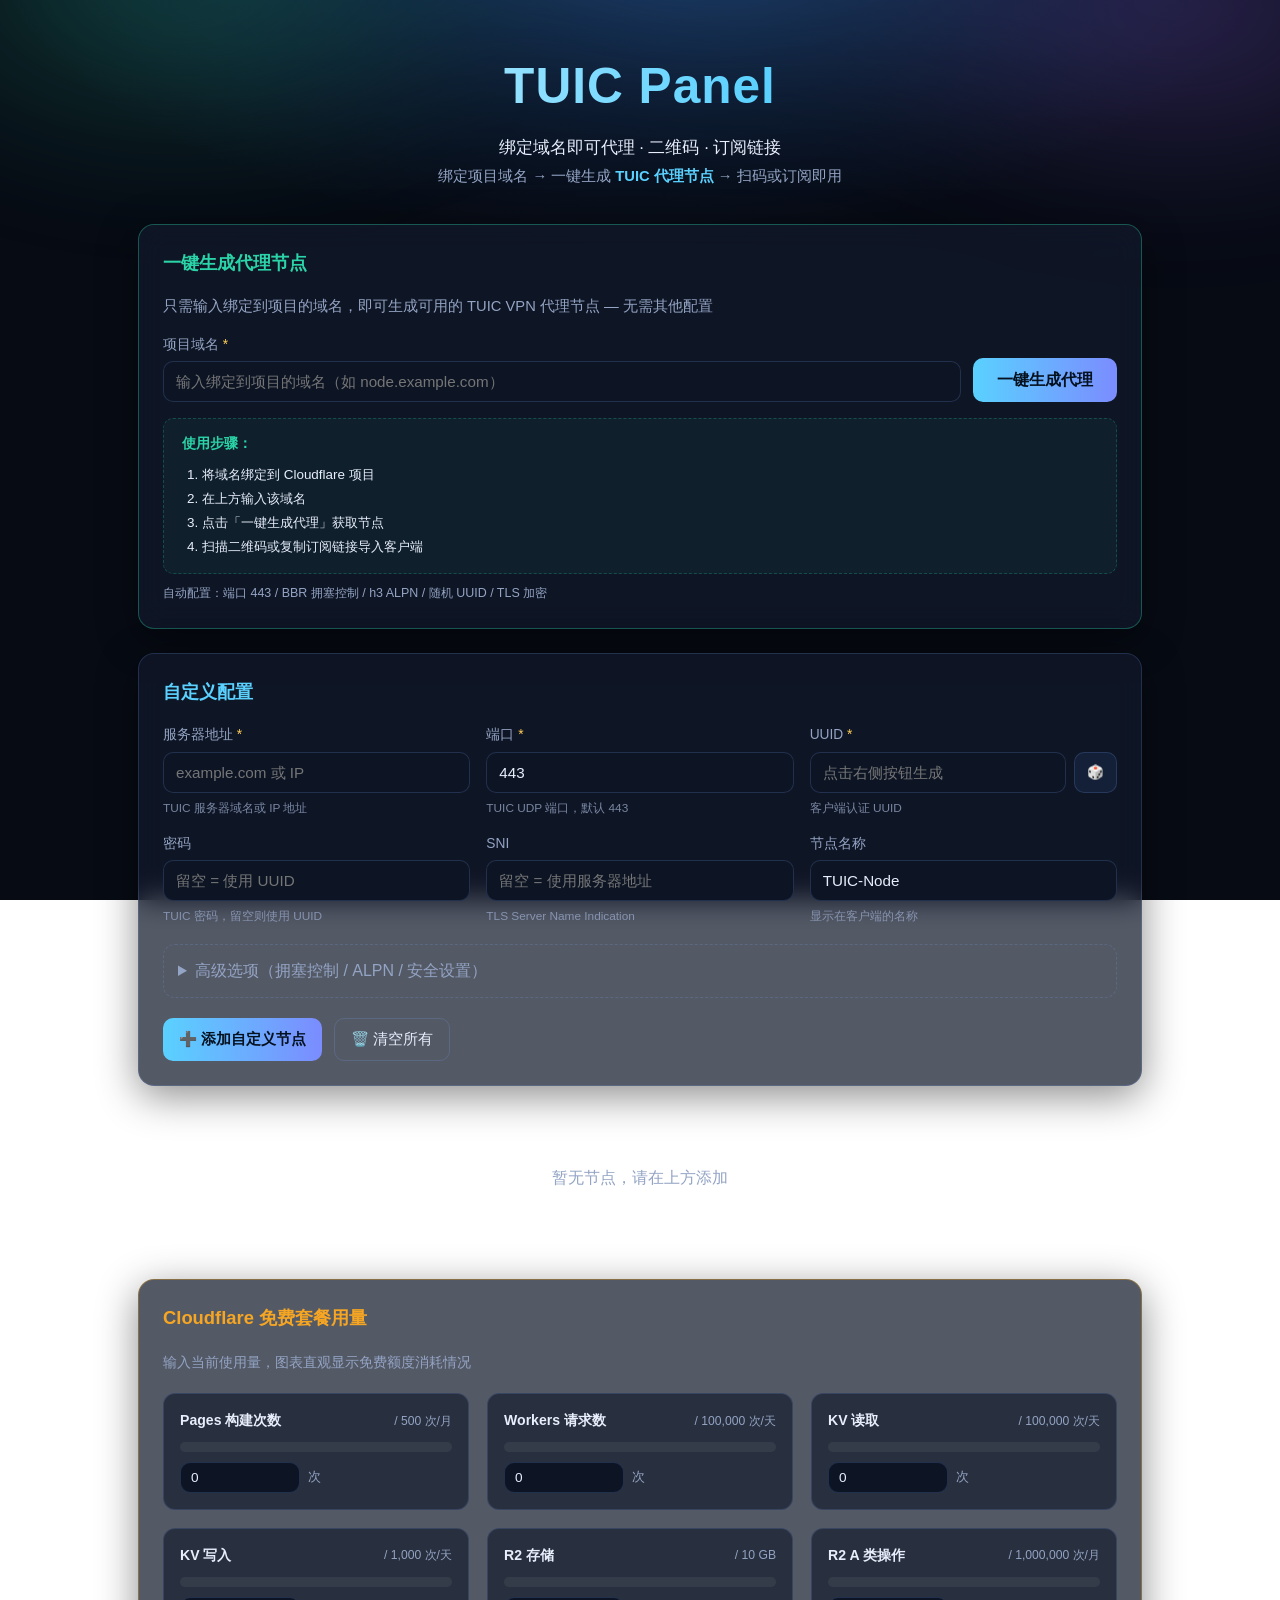
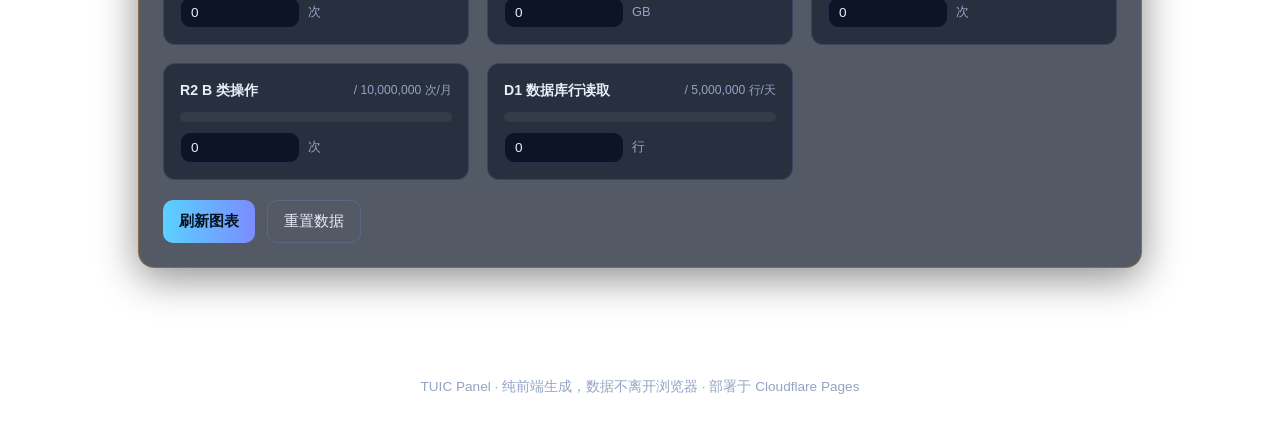
==== panel/index.html @ 87b3b1ae "feat: 简化流程 — 绑定项目域名即可生成 VPN 代理节点 - 更新一键生成区域：强调只需绑定域名即可实现代理 - 新增使用步骤说明（绑定域名→输入→生成→扫码即用） - 更新标题和描述，突出域" ====
<!DOCTYPE html>
<html lang="zh-CN">
<head>
  <meta charset="UTF-8" />
  <meta name="viewport" content="width=device-width, initial-scale=1.0" />
  <title>TUIC 节点面板 — 可视化生成与订阅</title>
  <meta name="description" content="TUIC 节点可视化面板 — 生成 TUIC 节点链接、二维码与 Base64 订阅链接，部署于 Cloudflare Pages" />
  <link rel="icon" href="data:image/svg+xml,%3Csvg xmlns='http://www.w3.org/2000/svg' viewBox='0 0 100 100'%3E%3Ctext y='.9em' font-size='90'%3E%F0%9F%93%A1%3C/text%3E%3C/svg%3E" />
  <link rel="stylesheet" href="css/style.css" />
</head>
<body>
  <div class="aurora"></div>

  <header class="hero">
    <h1>TUIC Panel</h1>
    <p class="tagline">绑定域名即可代理 · 二维码 · 订阅链接</p>
    <p class="hint">绑定项目域名 → 一键生成 <strong>TUIC 代理节点</strong> → 扫码或订阅即用</p>
  </header>

  <main class="container">
    <!-- Quick Generate -->
    <section class="card quick-card">
      <h2>一键生成代理节点</h2>
      <p class="quick-desc">只需输入绑定到项目的域名，即可生成可用的 TUIC VPN 代理节点 — 无需其他配置</p>
      <div class="quick-row">
        <label class="field quick-field">
          <span>项目域名 <em>*</em></span>
          <input id="quickServer" type="text" placeholder="输入绑定到项目的域名（如 node.example.com）" autocomplete="off" />
        </label>
        <button type="button" id="quickGen" class="primary quick-btn">一键生成代理</button>
      </div>
      <div class="quick-steps">
        <p class="step-title">使用步骤：</p>
        <ol>
          <li>将域名绑定到 Cloudflare 项目</li>
          <li>在上方输入该域名</li>
          <li>点击「一键生成代理」获取节点</li>
          <li>扫描二维码或复制订阅链接导入客户端</li>
        </ol>
      </div>
      <small class="quick-hint">自动配置：端口 443 / BBR 拥塞控制 / h3 ALPN / 随机 UUID / TLS 加密</small>
    </section>

    <!-- Node Form -->
    <section class="card form-card">
      <h2>自定义配置</h2>
      <div class="grid">
        <label class="field">
          <span>服务器地址 <em>*</em></span>
          <input id="server" type="text" placeholder="example.com 或 IP" autocomplete="off" />
          <small>TUIC 服务器域名或 IP 地址</small>
        </label>
        <label class="field">
          <span>端口 <em>*</em></span>
          <input id="port" type="text" value="443" autocomplete="off" />
          <small>TUIC UDP 端口，默认 443</small>
        </label>
        <label class="field">
          <span>UUID <em>*</em></span>
          <span class="with-btn">
            <input id="uuid" type="text" placeholder="点击右侧按钮生成" autocomplete="off" />
            <button type="button" id="genUuid" class="mini" title="随机生成 UUID">🎲</button>
          </span>
          <small>客户端认证 UUID</small>
        </label>
        <label class="field">
          <span>密码</span>
          <input id="password" type="text" placeholder="留空 = 使用 UUID" autocomplete="off" />
          <small>TUIC 密码，留空则使用 UUID</small>
        </label>
        <label class="field">
          <span>SNI</span>
          <input id="sni" type="text" placeholder="留空 = 使用服务器地址" autocomplete="off" />
          <small>TLS Server Name Indication</small>
        </label>
        <label class="field">
          <span>节点名称</span>
          <input id="nodeName" type="text" value="TUIC-Node" autocomplete="off" />
          <small>显示在客户端的名称</small>
        </label>
      </div>

      <details class="advanced">
        <summary>高级选项（拥塞控制 / ALPN / 安全设置）</summary>
        <div class="grid">
          <label class="field">
            <span>拥塞控制</span>
            <select id="congestion">
              <option value="bbr" selected>BBR</option>
              <option value="cubic">Cubic</option>
              <option value="new_reno">New Reno</option>
            </select>
          </label>
          <label class="field">
            <span>ALPN</span>
            <select id="alpn">
              <option value="h3" selected>h3</option>
              <option value="h3,spdy/3.1">h3, spdy/3.1</option>
              <option value="h2">h2</option>
            </select>
          </label>
          <label class="field">
            <span>UDP Relay Mode</span>
            <select id="udpRelay">
              <option value="native" selected>native</option>
              <option value="quic">quic</option>
            </select>
          </label>
          <label class="field">
            <span>允许不安全证书</span>
            <select id="allowInsecure">
              <option value="0">否</option>
              <option value="1" selected>是</option>
            </select>
          </label>
        </div>
      </details>

      <div class="actions">
        <button type="button" id="addNode" class="primary">➕ 添加自定义节点</button>
        <button type="button" id="clearAll" class="ghost">🗑️ 清空所有</button>
      </div>
    </section>

    <!-- Subscription Section -->
    <section class="card sub-card" id="subSection" hidden>
      <h2>📡 订阅链接</h2>
      <div class="sub-box">
        <label class="field">
          <span>Base64 订阅内容（可直接导入客户端）</span>
          <div class="with-btn">
            <textarea id="subContent" rows="3" readonly></textarea>
            <button type="button" id="copySub" class="mini" title="复制订阅">📋</button>
          </div>
        </label>
      </div>
      <div class="sub-actions">
        <button type="button" id="copySubBtn" class="primary">📋 复制订阅链接</button>
        <button type="button" id="copyAllLinks" class="ghost">📝 复制全部节点链接</button>
      </div>
    </section>

    <!-- Nodes Output -->
    <section id="nodesOutput" class="nodes-grid" aria-live="polite"></section>

    <!-- Cloudflare Free Tier Usage -->
    <section class="card cf-card">
      <h2>Cloudflare 免费套餐用量</h2>
      <p class="cf-desc">输入当前使用量，图表直观显示免费额度消耗情况</p>

      <div class="cf-grid" id="cfGrid">
        <!-- Pages -->
        <div class="cf-item">
          <div class="cf-item-head">
            <span class="cf-label">Pages 构建次数</span>
            <span class="cf-limit">/ 500 次/月</span>
          </div>
          <div class="cf-bar-wrap">
            <div class="cf-bar" id="cfBarPages"></div>
          </div>
          <div class="cf-input-row">
            <input type="number" id="cfPages" min="0" max="500" value="0" />
            <span class="cf-unit">次</span>
          </div>
        </div>

        <!-- Workers Requests -->
        <div class="cf-item">
          <div class="cf-item-head">
            <span class="cf-label">Workers 请求数</span>
            <span class="cf-limit">/ 100,000 次/天</span>
          </div>
          <div class="cf-bar-wrap">
            <div class="cf-bar" id="cfBarWorkers"></div>
          </div>
          <div class="cf-input-row">
            <input type="number" id="cfWorkers" min="0" max="100000" value="0" />
            <span class="cf-unit">次</span>
          </div>
        </div>

        <!-- KV Reads -->
        <div class="cf-item">
          <div class="cf-item-head">
            <span class="cf-label">KV 读取</span>
            <span class="cf-limit">/ 100,000 次/天</span>
          </div>
          <div class="cf-bar-wrap">
            <div class="cf-bar" id="cfBarKvRead"></div>
          </div>
          <div class="cf-input-row">
            <input type="number" id="cfKvRead" min="0" max="100000" value="0" />
            <span class="cf-unit">次</span>
          </div>
        </div>

        <!-- KV Writes -->
        <div class="cf-item">
          <div class="cf-item-head">
            <span class="cf-label">KV 写入</span>
            <span class="cf-limit">/ 1,000 次/天</span>
          </div>
          <div class="cf-bar-wrap">
            <div class="cf-bar" id="cfBarKvWrite"></div>
          </div>
          <div class="cf-input-row">
            <input type="number" id="cfKvWrite" min="0" max="1000" value="0" />
            <span class="cf-unit">次</span>
          </div>
        </div>

        <!-- R2 Storage -->
        <div class="cf-item">
          <div class="cf-item-head">
            <span class="cf-label">R2 存储</span>
            <span class="cf-limit">/ 10 GB</span>
          </div>
          <div class="cf-bar-wrap">
            <div class="cf-bar" id="cfBarR2"></div>
          </div>
          <div class="cf-input-row">
            <input type="number" id="cfR2" min="0" max="10" step="0.1" value="0" />
            <span class="cf-unit">GB</span>
          </div>
        </div>

        <!-- R2 Class A -->
        <div class="cf-item">
          <div class="cf-item-head">
            <span class="cf-label">R2 A 类操作</span>
            <span class="cf-limit">/ 1,000,000 次/月</span>
          </div>
          <div class="cf-bar-wrap">
            <div class="cf-bar" id="cfBarR2A"></div>
          </div>
          <div class="cf-input-row">
            <input type="number" id="cfR2A" min="0" max="1000000" value="0" />
            <span class="cf-unit">次</span>
          </div>
        </div>

        <!-- R2 Class B -->
        <div class="cf-item">
          <div class="cf-item-head">
            <span class="cf-label">R2 B 类操作</span>
            <span class="cf-limit">/ 10,000,000 次/月</span>
          </div>
          <div class="cf-bar-wrap">
            <div class="cf-bar" id="cfBarR2B"></div>
          </div>
          <div class="cf-input-row">
            <input type="number" id="cfR2B" min="0" max="10000000" value="0" />
            <span class="cf-unit">次</span>
          </div>
        </div>

        <!-- D1 Database -->
        <div class="cf-item">
          <div class="cf-item-head">
            <span class="cf-label">D1 数据库行读取</span>
            <span class="cf-limit">/ 5,000,000 行/天</span>
          </div>
          <div class="cf-bar-wrap">
            <div class="cf-bar" id="cfBarD1"></div>
          </div>
          <div class="cf-input-row">
            <input type="number" id="cfD1" min="0" max="5000000" value="0" />
            <span class="cf-unit">行</span>
          </div>
        </div>
      </div>

      <div class="cf-actions">
        <button type="button" id="cfUpdate" class="primary">刷新图表</button>
        <button type="button" id="cfReset" class="ghost">重置数据</button>
      </div>
    </section>
  </main>

  <footer class="footer">
    <p>TUIC Panel · 纯前端生成，数据不离开浏览器 · 部署于 Cloudflare Pages</p>
  </footer>

  <div id="toast" class="toast" role="status" aria-live="polite"></div>

  <script src="js/qrcode.min.js"></script>
  <script src="js/app.js"></script>
</body>
</html>
---- panel/css/style.css ----
:root {
  --bg: #070b14;
  --bg-card: rgba(18, 26, 43, 0.72);
  --bg-input: #0d1525;
  --border: rgba(120, 170, 255, 0.18);
  --border-strong: rgba(120, 170, 255, 0.45);
  --text: #e8eefc;
  --text-dim: #93a4c4;
  --accent: #5ad1ff;
  --accent2: #7b8cff;
  --aurora1: #2bd4a8;
  --aurora2: #4aa3ff;
  --aurora3: #9b6bff;
  --ok: #43e08b;
  --warn: #ffcc55;
  --radius: 16px;
  --shadow: 0 10px 40px rgba(0, 0, 0, 0.45);
}

* { box-sizing: border-box; }
html, body { margin: 0; padding: 0; }

body {
  font-family: -apple-system, BlinkMacSystemFont, "Segoe UI", "PingFang SC",
    "Microsoft YaHei", Roboto, Helvetica, Arial, sans-serif;
  background: radial-gradient(1200px 600px at 50% -10%, #122a4d 0%, var(--bg) 55%) fixed;
  color: var(--text);
  min-height: 100vh;
  line-height: 1.55;
}

/* Aurora background */
.aurora {
  position: fixed;
  inset: -20% -10% auto -10%;
  height: 60vh;
  background:
    radial-gradient(40% 60% at 20% 30%, var(--aurora1) 0%, transparent 60%),
    radial-gradient(45% 55% at 55% 20%, var(--aurora2) 0%, transparent 60%),
    radial-gradient(40% 60% at 85% 35%, var(--aurora3) 0%, transparent 60%);
  filter: blur(70px);
  opacity: 0.28;
  z-index: 0;
  pointer-events: none;
  animation: drift 16s ease-in-out infinite alternate;
}
@keyframes drift {
  from { transform: translateX(-3%) translateY(-2%) scale(1); }
  to   { transform: translateX(3%) translateY(2%) scale(1.08); }
}

.hero, .container, .footer { position: relative; z-index: 1; }

/* Header */
.hero {
  text-align: center;
  padding: 48px 20px 12px;
}
.hero h1 {
  font-size: clamp(2rem, 5vw, 3.1rem);
  margin: 0;
  letter-spacing: 1px;
  background: linear-gradient(90deg, #fff, var(--accent) 60%, var(--accent2));
  -webkit-background-clip: text;
  background-clip: text;
  color: transparent;
}
.tagline { color: var(--text); font-size: 1.05rem; margin: 10px 0 4px; }
.hint { color: var(--text-dim); margin: 0; font-size: 0.92rem; }
.hint strong { color: var(--accent); }

/* Container */
.container {
  max-width: 1040px;
  margin: 0 auto;
  padding: 24px 18px 60px;
}

/* Cards */
.card {
  background: var(--bg-card);
  border: 1px solid var(--border);
  border-radius: var(--radius);
  box-shadow: var(--shadow);
  backdrop-filter: blur(14px);
  padding: 24px;
  margin-bottom: 24px;
}
.card h2 { margin: 0 0 18px; font-size: 1.15rem; color: var(--accent); }

/* Quick generate */
.quick-card { border-color: rgba(43, 212, 168, 0.35); }
.quick-card h2 { color: var(--aurora1); }
.quick-desc { color: var(--text-dim); font-size: 0.92rem; margin: 0 0 16px; }
.quick-row {
  display: flex;
  gap: 12px;
  align-items: flex-end;
  flex-wrap: wrap;
}
.quick-field { flex: 1; min-width: 220px; }
.quick-btn {
  height: 44px;
  padding: 0 24px;
  font-size: 1rem;
  white-space: nowrap;
}
.quick-steps {
  margin-top: 16px;
  padding: 14px 18px;
  background: rgba(43, 212, 168, 0.06);
  border: 1px dashed rgba(43, 212, 168, 0.25);
  border-radius: 10px;
}
.quick-steps .step-title {
  margin: 0 0 8px;
  font-size: 0.86rem;
  color: var(--aurora1);
  font-weight: 600;
}
.quick-steps ol {
  margin: 0;
  padding-left: 20px;
  color: var(--text-dim);
  font-size: 0.84rem;
  line-height: 1.8;
}
.quick-steps li { color: var(--text); }
.quick-hint { display: block; margin-top: 10px; color: var(--text-dim); font-size: 0.78rem; }

/* Grid layout */
.grid {
  display: grid;
  grid-template-columns: repeat(auto-fit, minmax(230px, 1fr));
  gap: 16px;
}

/* Form fields */
.field { display: flex; flex-direction: column; gap: 6px; }
.field > span { font-size: 0.86rem; color: var(--text-dim); }
.field > span em { color: var(--warn); font-style: normal; }
.field small { color: var(--text-dim); font-size: 0.74rem; opacity: 0.8; }

input, select, textarea {
  width: 100%;
  background: var(--bg-input);
  border: 1px solid var(--border);
  border-radius: 10px;
  color: var(--text);
  padding: 11px 12px;
  font-size: 0.95rem;
  outline: none;
  transition: border-color 0.15s, box-shadow 0.15s;
  font-family: inherit;
  resize: vertical;
}
input:focus, select:focus, textarea:focus {
  border-color: var(--border-strong);
  box-shadow: 0 0 0 3px rgba(90, 209, 255, 0.12);
}
textarea { min-height: 60px; font-size: 0.82rem; word-break: break-all; }

.with-btn { display: flex; gap: 8px; }
.with-btn input, .with-btn textarea { flex: 1; }

/* Buttons */
button {
  cursor: pointer;
  font-family: inherit;
  border: 1px solid var(--border);
  border-radius: 10px;
  color: var(--text);
  background: #142038;
  padding: 11px 16px;
  font-size: 0.92rem;
  transition: transform 0.08s, border-color 0.15s, background 0.15s;
}
button:hover { border-color: var(--border-strong); }
button:active { transform: translateY(1px); }
button.mini { padding: 8px 12px; font-size: 0.85rem; white-space: nowrap; }
button.primary {
  background: linear-gradient(90deg, var(--accent), var(--accent2));
  color: #04111f;
  font-weight: 700;
  border: none;
}
button.ghost { background: transparent; }

/* Advanced options */
.advanced {
  margin: 18px 0 6px;
  border: 1px dashed var(--border);
  border-radius: 12px;
  padding: 6px 14px;
}
.advanced summary {
  cursor: pointer;
  color: var(--text-dim);
  padding: 8px 0;
  user-select: none;
}
.advanced[open] summary { color: var(--accent); margin-bottom: 10px; }

/* Actions */
.actions, .sub-actions {
  display: flex;
  flex-wrap: wrap;
  gap: 12px;
  margin-top: 20px;
}

/* Subscription section */
.sub-card { border-color: rgba(90, 209, 255, 0.3); }
.sub-box { margin-bottom: 12px; }

/* Nodes grid */
.nodes-grid {
  display: grid;
  grid-template-columns: repeat(auto-fill, minmax(320px, 1fr));
  gap: 18px;
  margin-top: 24px;
}

.empty-msg {
  text-align: center;
  color: var(--text-dim);
  grid-column: 1 / -1;
  padding: 40px 0;
}

/* Node card */
.node-card {
  background: var(--bg-card);
  border: 1px solid var(--border);
  border-radius: var(--radius);
  box-shadow: var(--shadow);
  overflow: hidden;
  backdrop-filter: blur(14px);
  display: flex;
  flex-direction: column;
  align-items: center;
  padding: 20px;
  transition: border-color 0.2s;
}
.node-card:hover { border-color: var(--border-strong); }

.node-header {
  display: flex;
  align-items: center;
  gap: 10px;
  width: 100%;
  margin-bottom: 16px;
}
.badge {
  background: linear-gradient(90deg, var(--accent), var(--accent2));
  color: #04111f;
  font-weight: 700;
  font-size: 0.72rem;
  padding: 3px 10px;
  border-radius: 6px;
  letter-spacing: 1px;
}
.node-name {
  flex: 1;
  font-weight: 600;
  font-size: 0.95rem;
  white-space: nowrap;
  overflow: hidden;
  text-overflow: ellipsis;
}
.del-btn {
  background: transparent;
  border: none;
  color: var(--text-dim);
  font-size: 1.1rem;
  padding: 4px 8px;
  border-radius: 6px;
  transition: color 0.15s, background 0.15s;
}
.del-btn:hover { color: #ef4444; background: rgba(239, 68, 68, 0.1); }

/* QR code */
.node-qr {
  background: #fff;
  border-radius: 12px;
  padding: 12px;
  margin-bottom: 16px;
  display: flex;
  align-items: center;
  justify-content: center;
}
.node-qr img { display: block; border-radius: 4px; }
.node-qr canvas { display: block; border-radius: 4px; }

/* Node link */
.node-link-box {
  display: flex;
  gap: 8px;
  width: 100%;
}
.node-link {
  flex: 1;
  font-size: 0.76rem;
  padding: 8px 10px;
  white-space: nowrap;
  overflow: hidden;
  text-overflow: ellipsis;
}
.copy-btn {
  font-size: 0.8rem;
  padding: 8px 14px;
  white-space: nowrap;
}

/* Toast */
.toast {
  position: fixed;
  bottom: 32px;
  left: 50%;
  transform: translateX(-50%) translateY(20px);
  background: var(--bg-card);
  border: 1px solid var(--border-strong);
  color: var(--text);
  padding: 12px 24px;
  border-radius: 12px;
  font-size: 0.9rem;
  opacity: 0;
  pointer-events: none;
  transition: opacity 0.2s, transform 0.2s;
  z-index: 9999;
  backdrop-filter: blur(10px);
}
.toast.show { opacity: 1; transform: translateX(-50%) translateY(0); pointer-events: auto; }
.toast.ok { border-color: var(--ok); }
.toast.warn { border-color: var(--warn); color: var(--warn); }

/* Cloudflare Usage Dashboard */
.cf-card { border-color: rgba(255, 165, 0, 0.3); margin-top: 32px; }
.cf-card h2 { color: #f6a623; }
.cf-desc { color: var(--text-dim); font-size: 0.9rem; margin: 0 0 20px; }

.cf-grid {
  display: grid;
  grid-template-columns: repeat(auto-fill, minmax(280px, 1fr));
  gap: 18px;
}

.cf-item {
  background: rgba(13, 21, 37, 0.6);
  border: 1px solid var(--border);
  border-radius: 12px;
  padding: 16px;
  transition: border-color 0.2s;
}
.cf-item:hover { border-color: var(--border-strong); }

.cf-item-head {
  display: flex;
  justify-content: space-between;
  align-items: center;
  margin-bottom: 10px;
}
.cf-label { font-size: 0.88rem; font-weight: 600; color: var(--text); }
.cf-limit { font-size: 0.76rem; color: var(--text-dim); }

.cf-bar-wrap {
  width: 100%;
  height: 10px;
  background: rgba(255, 255, 255, 0.06);
  border-radius: 5px;
  overflow: hidden;
  margin-bottom: 10px;
}
.cf-bar {
  height: 100%;
  width: 0%;
  border-radius: 5px;
  background: linear-gradient(90deg, var(--ok), #f6a623);
  transition: width 0.4s ease, background 0.3s;
}
.cf-bar.warn { background: linear-gradient(90deg, #f6a623, #ef4444); }
.cf-bar.danger { background: linear-gradient(90deg, #ef4444, #dc2626); }

.cf-input-row {
  display: flex;
  align-items: center;
  gap: 8px;
}
.cf-input-row input {
  width: 120px;
  padding: 7px 10px;
  font-size: 0.85rem;
}
.cf-unit { font-size: 0.8rem; color: var(--text-dim); }

.cf-actions {
  display: flex;
  flex-wrap: wrap;
  gap: 12px;
  margin-top: 20px;
}

/* Footer */
.footer {
  text-align: center;
  padding: 24px;
  color: var(--text-dim);
  font-size: 0.85rem;
}
.footer p { margin: 0; }

/* Responsive */
@media (max-width: 600px) {
  .hero { padding: 32px 16px 8px; }
  .container { padding: 16px 12px 40px; }
  .card { padding: 16px; }
  .grid { grid-template-columns: 1fr; }
  .nodes-grid { grid-template-columns: 1fr; }
  .actions, .sub-actions { flex-direction: column; }
  .actions button, .sub-actions button { width: 100%; }
}
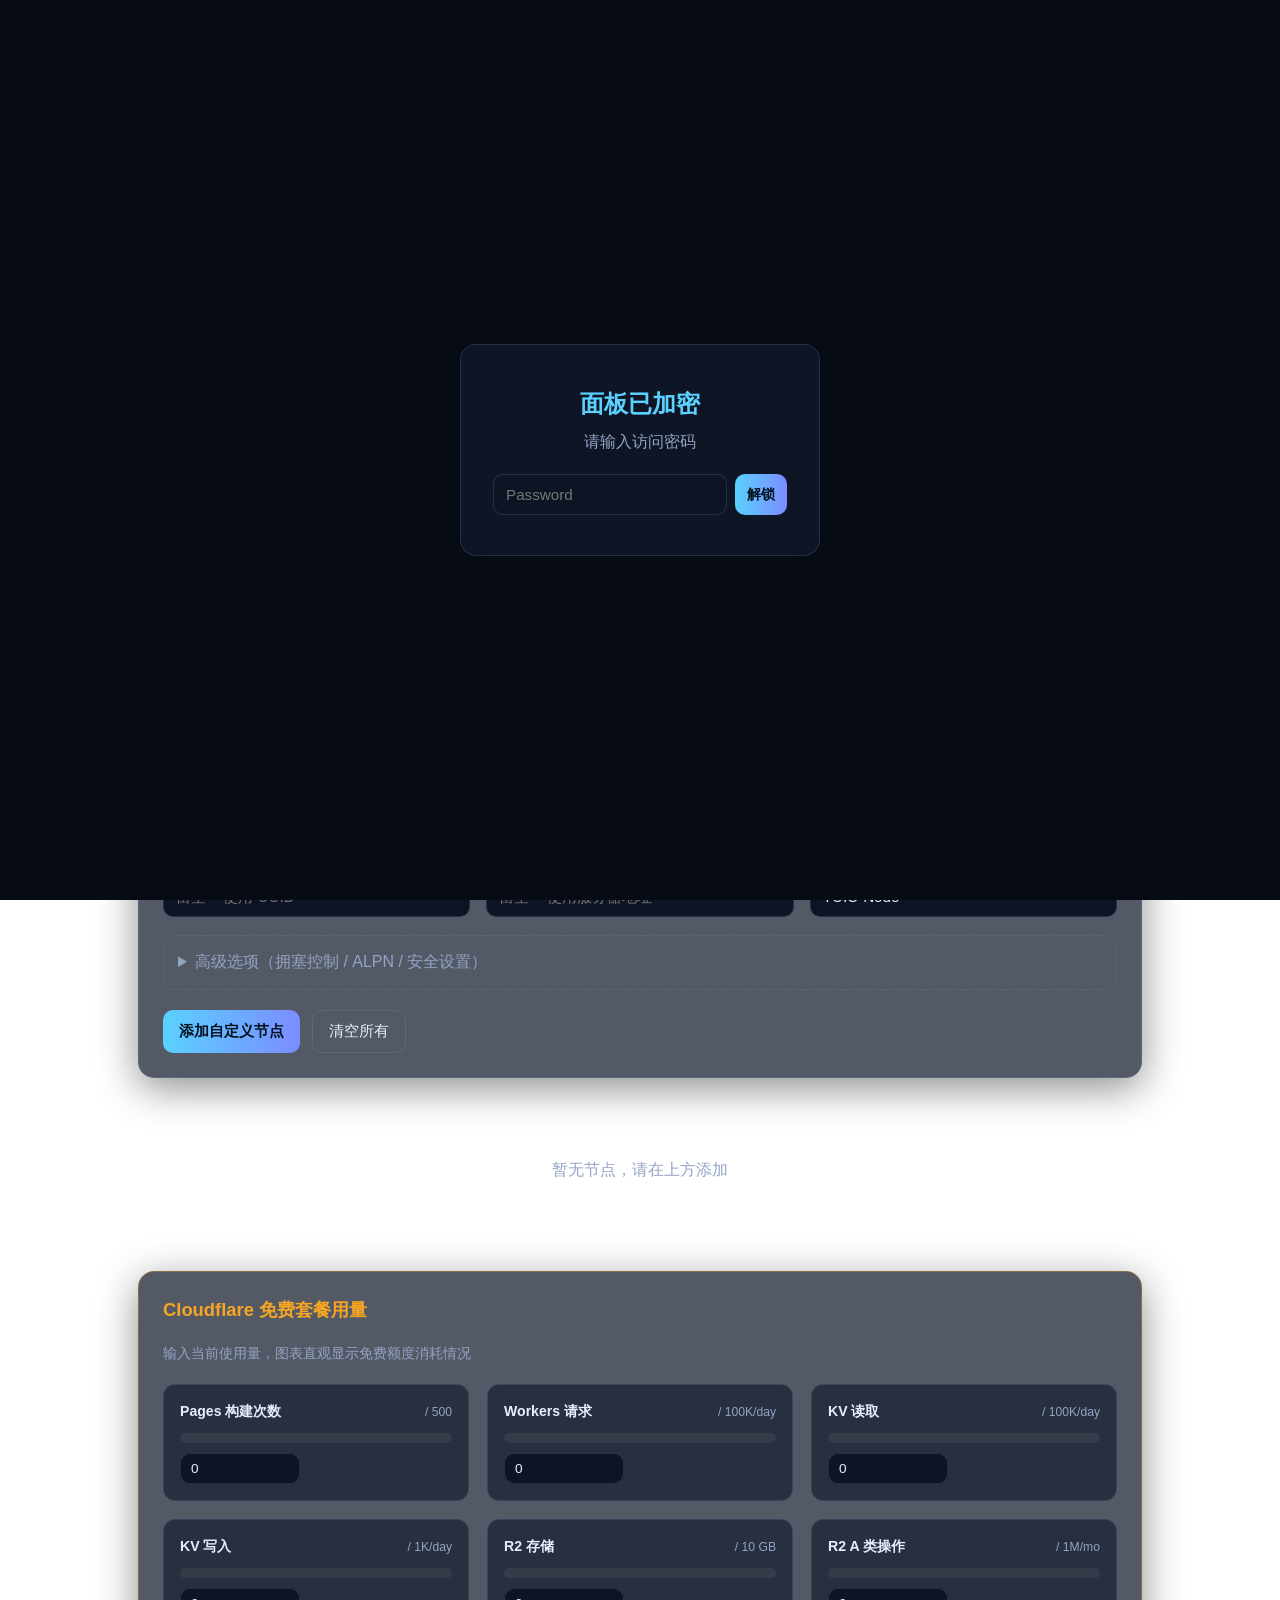
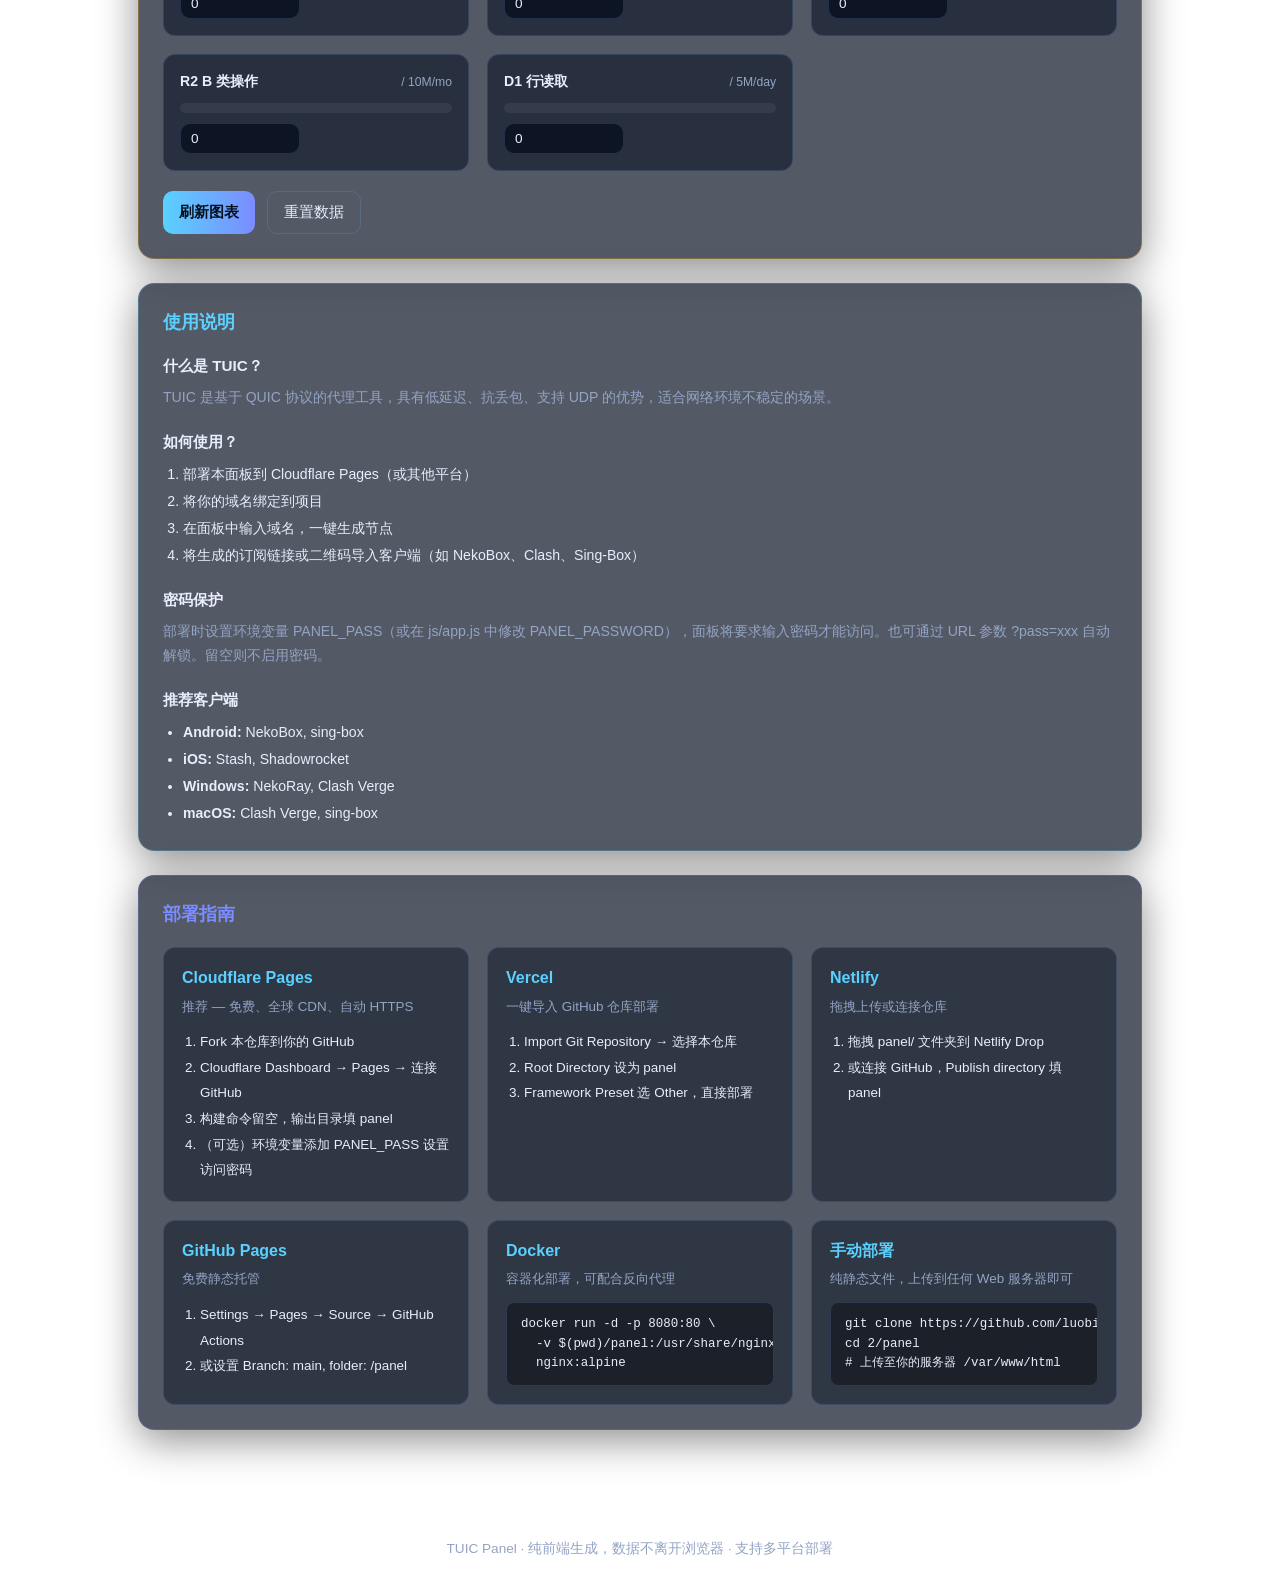
==== commit 30551e7f: "feat: 密码保护 + 中英切换 + 部署指南 + 使用说明 - 密码保护：可通过 PANEL_PASSWORD 变量设置，支持 URL 参数 ?pass=xxx 自动解锁 - 中英文切换：页面顶部" ====
--- a/panel/index.html
+++ b/panel/index.html
@@ -3,287 +3,351 @@
 <head>
   <meta charset="UTF-8" />
   <meta name="viewport" content="width=device-width, initial-scale=1.0" />
-  <title>TUIC 节点面板 — 可视化生成与订阅</title>
-  <meta name="description" content="TUIC 节点可视化面板 — 生成 TUIC 节点链接、二维码与 Base64 订阅链接，部署于 Cloudflare Pages" />
+  <title>TUIC Panel — 可视化生成与订阅</title>
+  <meta name="description" content="TUIC 节点可视化面板 — 生成 TUIC 节点链接、二维码与 Base64 订阅链接，支持多平台部署" />
   <link rel="icon" href="data:image/svg+xml,%3Csvg xmlns='http://www.w3.org/2000/svg' viewBox='0 0 100 100'%3E%3Ctext y='.9em' font-size='90'%3E%F0%9F%93%A1%3C/text%3E%3C/svg%3E" />
   <link rel="stylesheet" href="css/style.css" />
 </head>
 <body>
   <div class="aurora"></div>
 
-  <header class="hero">
-    <h1>TUIC Panel</h1>
-    <p class="tagline">绑定域名即可代理 · 二维码 · 订阅链接</p>
-    <p class="hint">绑定项目域名 → 一键生成 <strong>TUIC 代理节点</strong> → 扫码或订阅即用</p>
-  </header>
-
-  <main class="container">
-    <!-- Quick Generate -->
-    <section class="card quick-card">
-      <h2>一键生成代理节点</h2>
-      <p class="quick-desc">只需输入绑定到项目的域名，即可生成可用的 TUIC VPN 代理节点 — 无需其他配置</p>
-      <div class="quick-row">
-        <label class="field quick-field">
-          <span>项目域名 <em>*</em></span>
-          <input id="quickServer" type="text" placeholder="输入绑定到项目的域名（如 node.example.com）" autocomplete="off" />
-        </label>
-        <button type="button" id="quickGen" class="primary quick-btn">一键生成代理</button>
+  <!-- Password Lock Screen -->
+  <div id="lockScreen" class="lock-screen" hidden>
+    <div class="lock-box">
+      <h2 data-i18n="lock_title">面板已加密</h2>
+      <p data-i18n="lock_desc">请输入访问密码</p>
+      <div class="with-btn">
+        <input id="lockPass" type="password" placeholder="Password" autocomplete="off" />
+        <button type="button" id="lockSubmit" class="primary mini" data-i18n="lock_btn">解锁</button>
       </div>
-      <div class="quick-steps">
-        <p class="step-title">使用步骤：</p>
-        <ol>
-          <li>将域名绑定到 Cloudflare 项目</li>
-          <li>在上方输入该域名</li>
-          <li>点击「一键生成代理」获取节点</li>
-          <li>扫描二维码或复制订阅链接导入客户端</li>
-        </ol>
+      <p id="lockError" class="lock-error" hidden data-i18n="lock_error">密码错误</p>
+    </div>
+  </div>
+
+  <!-- Main App (hidden when locked) -->
+  <div id="appMain">
+    <header class="hero">
+      <div class="topbar">
+        <button type="button" id="langToggle" class="icon-btn" title="English / 中文">EN / 中</button>
       </div>
-      <small class="quick-hint">自动配置：端口 443 / BBR 拥塞控制 / h3 ALPN / 随机 UUID / TLS 加密</small>
-    </section>
-
-    <!-- Node Form -->
-    <section class="card form-card">
-      <h2>自定义配置</h2>
-      <div class="grid">
-        <label class="field">
-          <span>服务器地址 <em>*</em></span>
-          <input id="server" type="text" placeholder="example.com 或 IP" autocomplete="off" />
-          <small>TUIC 服务器域名或 IP 地址</small>
-        </label>
-        <label class="field">
-          <span>端口 <em>*</em></span>
-          <input id="port" type="text" value="443" autocomplete="off" />
-          <small>TUIC UDP 端口，默认 443</small>
-        </label>
-        <label class="field">
-          <span>UUID <em>*</em></span>
-          <span class="with-btn">
-            <input id="uuid" type="text" placeholder="点击右侧按钮生成" autocomplete="off" />
-            <button type="button" id="genUuid" class="mini" title="随机生成 UUID">🎲</button>
-          </span>
-          <small>客户端认证 UUID</small>
-        </label>
-        <label class="field">
-          <span>密码</span>
-          <input id="password" type="text" placeholder="留空 = 使用 UUID" autocomplete="off" />
-          <small>TUIC 密码，留空则使用 UUID</small>
-        </label>
-        <label class="field">
-          <span>SNI</span>
-          <input id="sni" type="text" placeholder="留空 = 使用服务器地址" autocomplete="off" />
-          <small>TLS Server Name Indication</small>
-        </label>
-        <label class="field">
-          <span>节点名称</span>
-          <input id="nodeName" type="text" value="TUIC-Node" autocomplete="off" />
-          <small>显示在客户端的名称</small>
-        </label>
-      </div>
-
-      <details class="advanced">
-        <summary>高级选项（拥塞控制 / ALPN / 安全设置）</summary>
+      <h1>TUIC Panel</h1>
+      <p class="tagline" data-i18n="tagline">绑定域名即可代理 · 二维码 · 订阅链接</p>
+      <p class="hint" data-i18n="hint">绑定项目域名 → 一键生成 TUIC 代理节点 → 扫码或订阅即用</p>
+    </header>
+
+    <main class="container">
+      <!-- Quick Generate -->
+      <section class="card quick-card">
+        <h2 data-i18n="quick_title">一键生成代理节点</h2>
+        <p class="quick-desc" data-i18n="quick_desc">只需输入绑定到项目的域名，即可生成可用的 TUIC VPN 代理节点 — 无需其他配置</p>
+        <div class="quick-row">
+          <label class="field quick-field">
+            <span data-i18n="quick_domain">项目域名 *</span>
+            <input id="quickServer" type="text" data-i18n-placeholder="quick_placeholder" placeholder="输入绑定到项目的域名（如 node.example.com）" autocomplete="off" />
+          </label>
+          <button type="button" id="quickGen" class="primary quick-btn" data-i18n="quick_btn">一键生成代理</button>
+        </div>
+        <div class="quick-steps">
+          <p class="step-title" data-i18n="steps_title">使用步骤：</p>
+          <ol>
+            <li data-i18n="step1">将域名绑定到 Cloudflare 项目</li>
+            <li data-i18n="step2">在上方输入该域名</li>
+            <li data-i18n="step3">点击「一键生成代理」获取节点</li>
+            <li data-i18n="step4">扫描二维码或复制订阅链接导入客户端</li>
+          </ol>
+        </div>
+        <small class="quick-hint" data-i18n="quick_auto">自动配置：端口 443 / BBR 拥塞控制 / h3 ALPN / 随机 UUID / TLS 加密</small>
+      </section>
+
+      <!-- Node Form -->
+      <section class="card form-card">
+        <h2 data-i18n="custom_title">自定义配置</h2>
         <div class="grid">
           <label class="field">
-            <span>拥塞控制</span>
-            <select id="congestion">
-              <option value="bbr" selected>BBR</option>
-              <option value="cubic">Cubic</option>
-              <option value="new_reno">New Reno</option>
-            </select>
-          </label>
-          <label class="field">
-            <span>ALPN</span>
-            <select id="alpn">
-              <option value="h3" selected>h3</option>
-              <option value="h3,spdy/3.1">h3, spdy/3.1</option>
-              <option value="h2">h2</option>
-            </select>
-          </label>
-          <label class="field">
-            <span>UDP Relay Mode</span>
-            <select id="udpRelay">
-              <option value="native" selected>native</option>
-              <option value="quic">quic</option>
-            </select>
-          </label>
-          <label class="field">
-            <span>允许不安全证书</span>
-            <select id="allowInsecure">
-              <option value="0">否</option>
-              <option value="1" selected>是</option>
-            </select>
-          </label>
-        </div>
-      </details>
-
-      <div class="actions">
-        <button type="button" id="addNode" class="primary">➕ 添加自定义节点</button>
-        <button type="button" id="clearAll" class="ghost">🗑️ 清空所有</button>
-      </div>
-    </section>
-
-    <!-- Subscription Section -->
-    <section class="card sub-card" id="subSection" hidden>
-      <h2>📡 订阅链接</h2>
-      <div class="sub-box">
-        <label class="field">
-          <span>Base64 订阅内容（可直接导入客户端）</span>
-          <div class="with-btn">
-            <textarea id="subContent" rows="3" readonly></textarea>
-            <button type="button" id="copySub" class="mini" title="复制订阅">📋</button>
-          </div>
-        </label>
-      </div>
-      <div class="sub-actions">
-        <button type="button" id="copySubBtn" class="primary">📋 复制订阅链接</button>
-        <button type="button" id="copyAllLinks" class="ghost">📝 复制全部节点链接</button>
-      </div>
-    </section>
-
-    <!-- Nodes Output -->
-    <section id="nodesOutput" class="nodes-grid" aria-live="polite"></section>
-
-    <!-- Cloudflare Free Tier Usage -->
-    <section class="card cf-card">
-      <h2>Cloudflare 免费套餐用量</h2>
-      <p class="cf-desc">输入当前使用量，图表直观显示免费额度消耗情况</p>
-
-      <div class="cf-grid" id="cfGrid">
-        <!-- Pages -->
-        <div class="cf-item">
-          <div class="cf-item-head">
-            <span class="cf-label">Pages 构建次数</span>
-            <span class="cf-limit">/ 500 次/月</span>
-          </div>
-          <div class="cf-bar-wrap">
-            <div class="cf-bar" id="cfBarPages"></div>
-          </div>
-          <div class="cf-input-row">
-            <input type="number" id="cfPages" min="0" max="500" value="0" />
-            <span class="cf-unit">次</span>
-          </div>
-        </div>
-
-        <!-- Workers Requests -->
-        <div class="cf-item">
-          <div class="cf-item-head">
-            <span class="cf-label">Workers 请求数</span>
-            <span class="cf-limit">/ 100,000 次/天</span>
-          </div>
-          <div class="cf-bar-wrap">
-            <div class="cf-bar" id="cfBarWorkers"></div>
-          </div>
-          <div class="cf-input-row">
-            <input type="number" id="cfWorkers" min="0" max="100000" value="0" />
-            <span class="cf-unit">次</span>
-          </div>
-        </div>
-
-        <!-- KV Reads -->
-        <div class="cf-item">
-          <div class="cf-item-head">
-            <span class="cf-label">KV 读取</span>
-            <span class="cf-limit">/ 100,000 次/天</span>
-          </div>
-          <div class="cf-bar-wrap">
-            <div class="cf-bar" id="cfBarKvRead"></div>
-          </div>
-          <div class="cf-input-row">
-            <input type="number" id="cfKvRead" min="0" max="100000" value="0" />
-            <span class="cf-unit">次</span>
-          </div>
-        </div>
-
-        <!-- KV Writes -->
-        <div class="cf-item">
-          <div class="cf-item-head">
-            <span class="cf-label">KV 写入</span>
-            <span class="cf-limit">/ 1,000 次/天</span>
-          </div>
-          <div class="cf-bar-wrap">
-            <div class="cf-bar" id="cfBarKvWrite"></div>
-          </div>
-          <div class="cf-input-row">
-            <input type="number" id="cfKvWrite" min="0" max="1000" value="0" />
-            <span class="cf-unit">次</span>
-          </div>
-        </div>
-
-        <!-- R2 Storage -->
-        <div class="cf-item">
-          <div class="cf-item-head">
-            <span class="cf-label">R2 存储</span>
-            <span class="cf-limit">/ 10 GB</span>
-          </div>
-          <div class="cf-bar-wrap">
-            <div class="cf-bar" id="cfBarR2"></div>
-          </div>
-          <div class="cf-input-row">
-            <input type="number" id="cfR2" min="0" max="10" step="0.1" value="0" />
-            <span class="cf-unit">GB</span>
-          </div>
-        </div>
-
-        <!-- R2 Class A -->
-        <div class="cf-item">
-          <div class="cf-item-head">
-            <span class="cf-label">R2 A 类操作</span>
-            <span class="cf-limit">/ 1,000,000 次/月</span>
-          </div>
-          <div class="cf-bar-wrap">
-            <div class="cf-bar" id="cfBarR2A"></div>
-          </div>
-          <div class="cf-input-row">
-            <input type="number" id="cfR2A" min="0" max="1000000" value="0" />
-            <span class="cf-unit">次</span>
-          </div>
-        </div>
-
-        <!-- R2 Class B -->
-        <div class="cf-item">
-          <div class="cf-item-head">
-            <span class="cf-label">R2 B 类操作</span>
-            <span class="cf-limit">/ 10,000,000 次/月</span>
-          </div>
-          <div class="cf-bar-wrap">
-            <div class="cf-bar" id="cfBarR2B"></div>
-          </div>
-          <div class="cf-input-row">
-            <input type="number" id="cfR2B" min="0" max="10000000" value="0" />
-            <span class="cf-unit">次</span>
-          </div>
-        </div>
-
-        <!-- D1 Database -->
-        <div class="cf-item">
-          <div class="cf-item-head">
-            <span class="cf-label">D1 数据库行读取</span>
-            <span class="cf-limit">/ 5,000,000 行/天</span>
-          </div>
-          <div class="cf-bar-wrap">
-            <div class="cf-bar" id="cfBarD1"></div>
-          </div>
-          <div class="cf-input-row">
-            <input type="number" id="cfD1" min="0" max="5000000" value="0" />
-            <span class="cf-unit">行</span>
-          </div>
-        </div>
-      </div>
-
-      <div class="cf-actions">
-        <button type="button" id="cfUpdate" class="primary">刷新图表</button>
-        <button type="button" id="cfReset" class="ghost">重置数据</button>
-      </div>
-    </section>
-  </main>
-
-  <footer class="footer">
-    <p>TUIC Panel · 纯前端生成，数据不离开浏览器 · 部署于 Cloudflare Pages</p>
-  </footer>
+            <span data-i18n="field_server">服务器地址 *</span>
+            <input id="server" type="text" data-i18n-placeholder="ph_server" placeholder="example.com 或 IP" autocomplete="off" />
+          </label>
+          <label class="field">
+            <span data-i18n="field_port">端口 *</span>
+            <input id="port" type="text" value="443" autocomplete="off" />
+          </label>
+          <label class="field">
+            <span data-i18n="field_uuid">UUID *</span>
+            <span class="with-btn">
+              <input id="uuid" type="text" data-i18n-placeholder="ph_uuid" placeholder="点击右侧按钮生成" autocomplete="off" />
+              <button type="button" id="genUuid" class="mini" title="Random UUID">🎲</button>
+            </span>
+          </label>
+          <label class="field">
+            <span data-i18n="field_pass">密码</span>
+            <input id="password" type="text" data-i18n-placeholder="ph_pass" placeholder="留空 = 使用 UUID" autocomplete="off" />
+          </label>
+          <label class="field">
+            <span>SNI</span>
+            <input id="sni" type="text" data-i18n-placeholder="ph_sni" placeholder="留空 = 使用服务器地址" autocomplete="off" />
+          </label>
+          <label class="field">
+            <span data-i18n="field_name">节点名称</span>
+            <input id="nodeName" type="text" value="TUIC-Node" autocomplete="off" />
+          </label>
+        </div>
+
+        <details class="advanced">
+          <summary data-i18n="advanced_title">高级选项（拥塞控制 / ALPN / 安全设置）</summary>
+          <div class="grid">
+            <label class="field">
+              <span data-i18n="field_congestion">拥塞控制</span>
+              <select id="congestion">
+                <option value="bbr" selected>BBR</option>
+                <option value="cubic">Cubic</option>
+                <option value="new_reno">New Reno</option>
+              </select>
+            </label>
+            <label class="field">
+              <span>ALPN</span>
+              <select id="alpn">
+                <option value="h3" selected>h3</option>
+                <option value="h3,spdy/3.1">h3, spdy/3.1</option>
+                <option value="h2">h2</option>
+              </select>
+            </label>
+            <label class="field">
+              <span>UDP Relay Mode</span>
+              <select id="udpRelay">
+                <option value="native" selected>native</option>
+                <option value="quic">quic</option>
+              </select>
+            </label>
+            <label class="field">
+              <span data-i18n="field_insecure">允许不安全证书</span>
+              <select id="allowInsecure">
+                <option value="0" data-i18n="no">否</option>
+                <option value="1" selected data-i18n="yes">是</option>
+              </select>
+            </label>
+          </div>
+        </details>
+
+        <div class="actions">
+          <button type="button" id="addNode" class="primary" data-i18n="btn_add">添加自定义节点</button>
+          <button type="button" id="clearAll" class="ghost" data-i18n="btn_clear">清空所有</button>
+        </div>
+      </section>
+
+      <!-- Subscription Section -->
+      <section class="card sub-card" id="subSection" hidden>
+        <h2 data-i18n="sub_title">订阅链接</h2>
+        <div class="sub-box">
+          <label class="field">
+            <span data-i18n="sub_desc">Base64 订阅内容（可直接导入客户端）</span>
+            <div class="with-btn">
+              <textarea id="subContent" rows="3" readonly></textarea>
+              <button type="button" id="copySub" class="mini" title="Copy">📋</button>
+            </div>
+          </label>
+        </div>
+        <div class="sub-actions">
+          <button type="button" id="copySubBtn" class="primary" data-i18n="btn_copy_sub">复制订阅链接</button>
+          <button type="button" id="copyAllLinks" class="ghost" data-i18n="btn_copy_all">复制全部节点链接</button>
+        </div>
+      </section>
+
+      <!-- Nodes Output -->
+      <section id="nodesOutput" class="nodes-grid" aria-live="polite"></section>
+
+      <!-- Cloudflare Free Tier Usage -->
+      <section class="card cf-card">
+        <h2 data-i18n="cf_title">Cloudflare 免费套餐用量</h2>
+        <p class="cf-desc" data-i18n="cf_desc">输入当前使用量，图表直观显示免费额度消耗情况</p>
+
+        <div class="cf-grid" id="cfGrid">
+          <div class="cf-item">
+            <div class="cf-item-head">
+              <span class="cf-label" data-i18n="cf_pages">Pages 构建次数</span>
+              <span class="cf-limit">/ 500</span>
+            </div>
+            <div class="cf-bar-wrap"><div class="cf-bar" id="cfBarPages"></div></div>
+            <div class="cf-input-row">
+              <input type="number" id="cfPages" min="0" max="500" value="0" />
+            </div>
+          </div>
+          <div class="cf-item">
+            <div class="cf-item-head">
+              <span class="cf-label" data-i18n="cf_workers">Workers 请求</span>
+              <span class="cf-limit">/ 100K/day</span>
+            </div>
+            <div class="cf-bar-wrap"><div class="cf-bar" id="cfBarWorkers"></div></div>
+            <div class="cf-input-row">
+              <input type="number" id="cfWorkers" min="0" max="100000" value="0" />
+            </div>
+          </div>
+          <div class="cf-item">
+            <div class="cf-item-head">
+              <span class="cf-label" data-i18n="cf_kv_read">KV 读取</span>
+              <span class="cf-limit">/ 100K/day</span>
+            </div>
+            <div class="cf-bar-wrap"><div class="cf-bar" id="cfBarKvRead"></div></div>
+            <div class="cf-input-row">
+              <input type="number" id="cfKvRead" min="0" max="100000" value="0" />
+            </div>
+          </div>
+          <div class="cf-item">
+            <div class="cf-item-head">
+              <span class="cf-label" data-i18n="cf_kv_write">KV 写入</span>
+              <span class="cf-limit">/ 1K/day</span>
+            </div>
+            <div class="cf-bar-wrap"><div class="cf-bar" id="cfBarKvWrite"></div></div>
+            <div class="cf-input-row">
+              <input type="number" id="cfKvWrite" min="0" max="1000" value="0" />
+            </div>
+          </div>
+          <div class="cf-item">
+            <div class="cf-item-head">
+              <span class="cf-label" data-i18n="cf_r2">R2 存储</span>
+              <span class="cf-limit">/ 10 GB</span>
+            </div>
+            <div class="cf-bar-wrap"><div class="cf-bar" id="cfBarR2"></div></div>
+            <div class="cf-input-row">
+              <input type="number" id="cfR2" min="0" max="10" step="0.1" value="0" />
+            </div>
+          </div>
+          <div class="cf-item">
+            <div class="cf-item-head">
+              <span class="cf-label" data-i18n="cf_r2a">R2 A 类操作</span>
+              <span class="cf-limit">/ 1M/mo</span>
+            </div>
+            <div class="cf-bar-wrap"><div class="cf-bar" id="cfBarR2A"></div></div>
+            <div class="cf-input-row">
+              <input type="number" id="cfR2A" min="0" max="1000000" value="0" />
+            </div>
+          </div>
+          <div class="cf-item">
+            <div class="cf-item-head">
+              <span class="cf-label" data-i18n="cf_r2b">R2 B 类操作</span>
+              <span class="cf-limit">/ 10M/mo</span>
+            </div>
+            <div class="cf-bar-wrap"><div class="cf-bar" id="cfBarR2B"></div></div>
+            <div class="cf-input-row">
+              <input type="number" id="cfR2B" min="0" max="10000000" value="0" />
+            </div>
+          </div>
+          <div class="cf-item">
+            <div class="cf-item-head">
+              <span class="cf-label" data-i18n="cf_d1">D1 行读取</span>
+              <span class="cf-limit">/ 5M/day</span>
+            </div>
+            <div class="cf-bar-wrap"><div class="cf-bar" id="cfBarD1"></div></div>
+            <div class="cf-input-row">
+              <input type="number" id="cfD1" min="0" max="5000000" value="0" />
+            </div>
+          </div>
+        </div>
+
+        <div class="cf-actions">
+          <button type="button" id="cfUpdate" class="primary" data-i18n="cf_refresh">刷新图表</button>
+          <button type="button" id="cfReset" class="ghost" data-i18n="cf_reset">重置数据</button>
+        </div>
+      </section>
+
+      <!-- Usage Guide -->
+      <section class="card guide-card">
+        <h2 data-i18n="guide_title">使用说明</h2>
+        <div class="guide-content" id="guideContent">
+          <div class="guide-block">
+            <h3 data-i18n="guide_what">什么是 TUIC？</h3>
+            <p data-i18n="guide_what_desc">TUIC 是基于 QUIC 协议的代理工具，具有低延迟、抗丢包、支持 UDP 的优势，适合网络环境不稳定的场景。</p>
+          </div>
+          <div class="guide-block">
+            <h3 data-i18n="guide_how">如何使用？</h3>
+            <ol>
+              <li data-i18n="guide_step1">部署本面板到 Cloudflare Pages（或其他平台）</li>
+              <li data-i18n="guide_step2">将你的域名绑定到项目</li>
+              <li data-i18n="guide_step3">在面板中输入域名，一键生成节点</li>
+              <li data-i18n="guide_step4">将生成的订阅链接或二维码导入客户端（如 NekoBox、Clash、Sing-Box）</li>
+            </ol>
+          </div>
+          <div class="guide-block">
+            <h3 data-i18n="guide_password">密码保护</h3>
+            <p data-i18n="guide_password_desc">部署时设置环境变量 PANEL_PASS（或在 js/app.js 中修改 PANEL_PASSWORD），面板将要求输入密码才能访问。也可通过 URL 参数 ?pass=xxx 自动解锁。留空则不启用密码。</p>
+          </div>
+          <div class="guide-block">
+            <h3 data-i18n="guide_clients">推荐客户端</h3>
+            <ul>
+              <li><strong>Android:</strong> NekoBox, sing-box</li>
+              <li><strong>iOS:</strong> Stash, Shadowrocket</li>
+              <li><strong>Windows:</strong> NekoRay, Clash Verge</li>
+              <li><strong>macOS:</strong> Clash Verge, sing-box</li>
+            </ul>
+          </div>
+        </div>
+      </section>
+
+      <!-- Deployment Guide -->
+      <section class="card deploy-card">
+        <h2 data-i18n="deploy_title">部署指南</h2>
+        <div class="deploy-grid">
+          <div class="deploy-item">
+            <h3>Cloudflare Pages</h3>
+            <p data-i18n="deploy_cf_desc">推荐 — 免费、全球 CDN、自动 HTTPS</p>
+            <ol>
+              <li data-i18n="deploy_cf1">Fork 本仓库到你的 GitHub</li>
+              <li data-i18n="deploy_cf2">Cloudflare Dashboard → Pages → 连接 GitHub</li>
+              <li data-i18n="deploy_cf3">构建命令留空，输出目录填 <code>panel</code></li>
+              <li data-i18n="deploy_cf4">（可选）环境变量添加 PANEL_PASS 设置访问密码</li>
+            </ol>
+          </div>
+          <div class="deploy-item">
+            <h3>Vercel</h3>
+            <p data-i18n="deploy_vercel_desc">一键导入 GitHub 仓库部署</p>
+            <ol>
+              <li data-i18n="deploy_vercel1">Import Git Repository → 选择本仓库</li>
+              <li data-i18n="deploy_vercel2">Root Directory 设为 <code>panel</code></li>
+              <li data-i18n="deploy_vercel3">Framework Preset 选 Other，直接部署</li>
+            </ol>
+          </div>
+          <div class="deploy-item">
+            <h3>Netlify</h3>
+            <p data-i18n="deploy_netlify_desc">拖拽上传或连接仓库</p>
+            <ol>
+              <li data-i18n="deploy_netlify1">拖拽 panel/ 文件夹到 Netlify Drop</li>
+              <li data-i18n="deploy_netlify2">或连接 GitHub，Publish directory 填 <code>panel</code></li>
+            </ol>
+          </div>
+          <div class="deploy-item">
+            <h3>GitHub Pages</h3>
+            <p data-i18n="deploy_gh_desc">免费静态托管</p>
+            <ol>
+              <li data-i18n="deploy_gh1">Settings → Pages → Source → GitHub Actions</li>
+              <li data-i18n="deploy_gh2">或设置 Branch: main, folder: /panel</li>
+            </ol>
+          </div>
+          <div class="deploy-item">
+            <h3>Docker</h3>
+            <p data-i18n="deploy_docker_desc">容器化部署，可配合反向代理</p>
+            <pre class="code-block">docker run -d -p 8080:80 \
+  -v $(pwd)/panel:/usr/share/nginx/html:ro \
+  nginx:alpine</pre>
+          </div>
+          <div class="deploy-item">
+            <h3 data-i18n="deploy_manual">手动部署</h3>
+            <p data-i18n="deploy_manual_desc">纯静态文件，上传到任何 Web 服务器即可</p>
+            <pre class="code-block">git clone https://github.com/luobikang1/2.git
+cd 2/panel
+# 上传至你的服务器 /var/www/html</pre>
+          </div>
+        </div>
+      </section>
+    </main>
+
+    <footer class="footer">
+      <p data-i18n="footer">TUIC Panel · 纯前端生成，数据不离开浏览器 · 支持多平台部署</p>
+    </footer>
+  </div>
 
   <div id="toast" class="toast" role="status" aria-live="polite"></div>
 
   <script src="js/qrcode.min.js"></script>
+  <script src="js/i18n.js"></script>
   <script src="js/app.js"></script>
 </body>
 </html>
--- a/panel/css/style.css
+++ b/panel/css/style.css
@@ -69,6 +69,50 @@
 .hint { color: var(--text-dim); margin: 0; font-size: 0.92rem; }
 .hint strong { color: var(--accent); }
 
+/* Topbar */
+.topbar {
+  display: flex;
+  justify-content: flex-end;
+  margin-bottom: 8px;
+}
+.icon-btn {
+  background: rgba(255, 255, 255, 0.08);
+  border: 1px solid var(--border);
+  color: var(--text-dim);
+  border-radius: 8px;
+  padding: 6px 14px;
+  font-size: 0.82rem;
+  cursor: pointer;
+  transition: all 0.2s;
+}
+.icon-btn:hover { background: rgba(255, 255, 255, 0.15); color: var(--text); }
+
+/* Lock Screen */
+.lock-screen {
+  position: fixed;
+  inset: 0;
+  z-index: 9000;
+  display: flex;
+  align-items: center;
+  justify-content: center;
+  background: var(--bg);
+}
+.lock-box {
+  text-align: center;
+  background: var(--bg-card);
+  border: 1px solid var(--border);
+  border-radius: var(--radius);
+  padding: 40px 32px;
+  max-width: 360px;
+  width: 90%;
+  backdrop-filter: blur(14px);
+}
+.lock-box h2 { margin: 0 0 8px; color: var(--accent); }
+.lock-box p { color: var(--text-dim); margin: 0 0 20px; }
+.lock-box .with-btn { display: flex; gap: 8px; justify-content: center; }
+.lock-box input { width: 180px; }
+.lock-error { color: #ef4444; font-size: 0.85rem; margin-top: 14px; }
+
 /* Container */
 .container {
   max-width: 1040px;
@@ -400,6 +444,65 @@
   margin-top: 20px;
 }
 
+/* Guide Section */
+.guide-card { border-color: rgba(90, 209, 255, 0.25); }
+.guide-card h2 { color: var(--accent); }
+.guide-block { margin-bottom: 20px; }
+.guide-block:last-child { margin-bottom: 0; }
+.guide-block h3 { color: var(--text); font-size: 0.95rem; margin: 0 0 8px; }
+.guide-block p { color: var(--text-dim); font-size: 0.88rem; margin: 0; line-height: 1.7; }
+.guide-block ol, .guide-block ul {
+  margin: 0;
+  padding-left: 20px;
+  color: var(--text-dim);
+  font-size: 0.88rem;
+  line-height: 1.9;
+}
+.guide-block li { color: var(--text); }
+
+/* Deploy Section */
+.deploy-card { border-color: rgba(123, 140, 255, 0.25); }
+.deploy-card h2 { color: var(--accent2); }
+.deploy-grid {
+  display: grid;
+  grid-template-columns: repeat(auto-fill, minmax(300px, 1fr));
+  gap: 18px;
+}
+.deploy-item {
+  background: rgba(13, 21, 37, 0.5);
+  border: 1px solid var(--border);
+  border-radius: 12px;
+  padding: 18px;
+}
+.deploy-item h3 { margin: 0 0 6px; font-size: 1rem; color: var(--accent); }
+.deploy-item p { color: var(--text-dim); font-size: 0.84rem; margin: 0 0 12px; }
+.deploy-item ol {
+  margin: 0;
+  padding-left: 18px;
+  font-size: 0.84rem;
+  color: var(--text);
+  line-height: 1.9;
+}
+.deploy-item code {
+  background: rgba(90, 209, 255, 0.1);
+  padding: 2px 6px;
+  border-radius: 4px;
+  font-size: 0.82rem;
+  color: var(--accent);
+}
+.code-block {
+  background: rgba(0, 0, 0, 0.4);
+  border: 1px solid var(--border);
+  border-radius: 8px;
+  padding: 12px 14px;
+  font-family: "SF Mono", "Fira Code", monospace;
+  font-size: 0.78rem;
+  color: var(--text);
+  overflow-x: auto;
+  white-space: pre;
+  margin: 0;
+}
+
 /* Footer */
 .footer {
   text-align: center;
@@ -416,6 +519,9 @@
   .card { padding: 16px; }
   .grid { grid-template-columns: 1fr; }
   .nodes-grid { grid-template-columns: 1fr; }
+  .deploy-grid { grid-template-columns: 1fr; }
   .actions, .sub-actions { flex-direction: column; }
   .actions button, .sub-actions button { width: 100%; }
-}
+  .quick-row { flex-direction: column; }
+  .quick-btn { width: 100%; }
+}
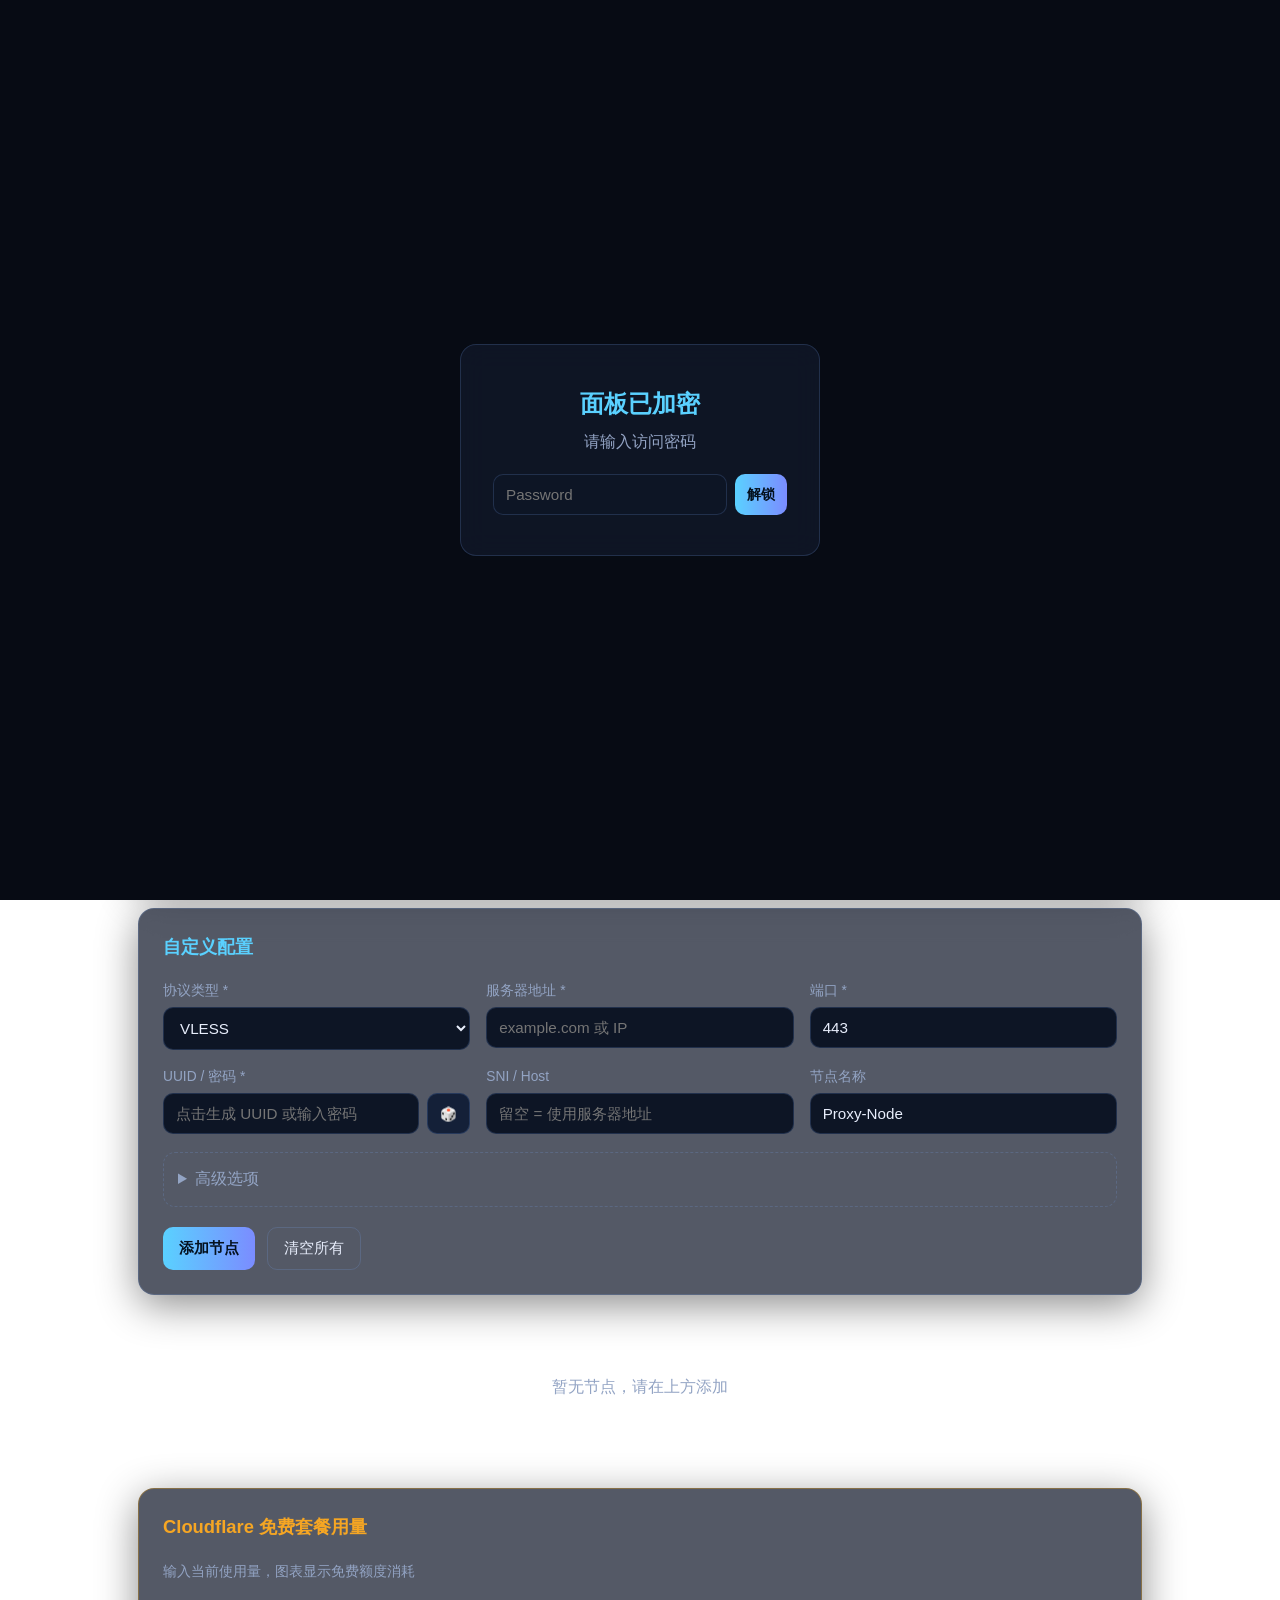
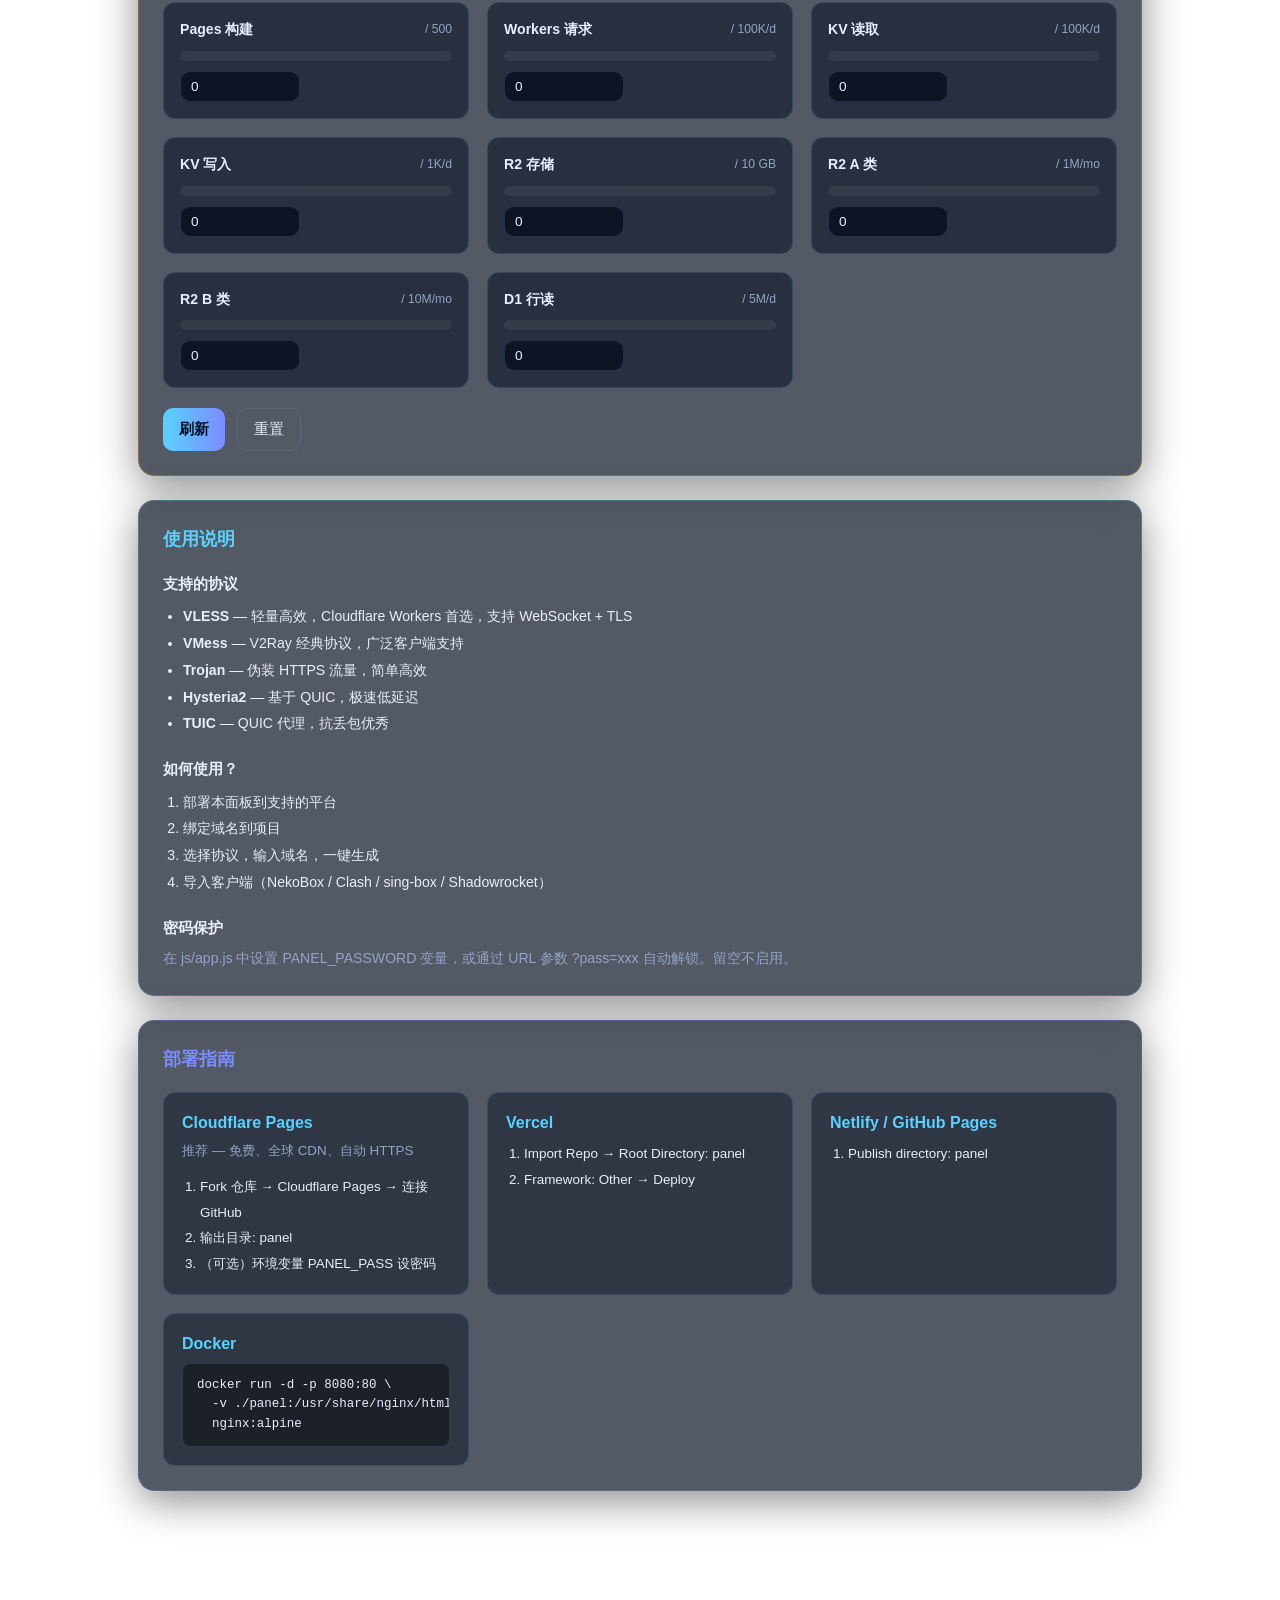
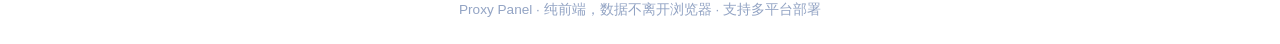
==== commit c02bad59: "feat: 多协议节点生成 + 代理流量监控 - 支持 VLESS（主推）/ VMess / Trojan / Hysteria2 / TUIC 五种协议 - 一键生成：选择协议 + 输入域名，自动配" ====
--- a/panel/index.html
+++ b/panel/index.html
@@ -3,8 +3,8 @@
 <head>
   <meta charset="UTF-8" />
   <meta name="viewport" content="width=device-width, initial-scale=1.0" />
-  <title>TUIC Panel — 可视化生成与订阅</title>
-  <meta name="description" content="TUIC 节点可视化面板 — 生成 TUIC 节点链接、二维码与 Base64 订阅链接，支持多平台部署" />
+  <title>Proxy Panel — 多协议节点生成与订阅</title>
+  <meta name="description" content="多协议代理节点可视化面板 — VLESS/VMess/Trojan/Hysteria2/TUIC 节点生成、二维码与订阅链接" />
   <link rel="icon" href="data:image/svg+xml,%3Csvg xmlns='http://www.w3.org/2000/svg' viewBox='0 0 100 100'%3E%3Ctext y='.9em' font-size='90'%3E%F0%9F%93%A1%3C/text%3E%3C/svg%3E" />
   <link rel="stylesheet" href="css/style.css" />
 </head>
@@ -24,46 +24,102 @@
     </div>
   </div>
 
-  <!-- Main App (hidden when locked) -->
+  <!-- Main App -->
   <div id="appMain">
     <header class="hero">
       <div class="topbar">
         <button type="button" id="langToggle" class="icon-btn" title="English / 中文">EN / 中</button>
       </div>
-      <h1>TUIC Panel</h1>
-      <p class="tagline" data-i18n="tagline">绑定域名即可代理 · 二维码 · 订阅链接</p>
-      <p class="hint" data-i18n="hint">绑定项目域名 → 一键生成 TUIC 代理节点 → 扫码或订阅即用</p>
+      <h1>Proxy Panel</h1>
+      <p class="tagline" data-i18n="tagline">多协议代理节点生成 · VLESS / VMess / Trojan / Hysteria2 / TUIC</p>
+      <p class="hint" data-i18n="hint">绑定域名 → 一键生成代理节点 → 扫码或订阅即用</p>
     </header>
 
     <main class="container">
+      <!-- Traffic Monitor -->
+      <section class="card traffic-card">
+        <h2 data-i18n="traffic_title">Cloudflare 代理流量</h2>
+        <div class="traffic-row">
+          <div class="traffic-stat">
+            <span class="traffic-label" data-i18n="traffic_used">已用流量</span>
+            <div class="traffic-value">
+              <input type="number" id="trafficUsed" min="0" step="0.01" value="0" />
+              <select id="trafficUnit">
+                <option value="MB">MB</option>
+                <option value="GB" selected>GB</option>
+                <option value="TB">TB</option>
+              </select>
+            </div>
+          </div>
+          <div class="traffic-stat">
+            <span class="traffic-label" data-i18n="traffic_limit">流量上限</span>
+            <div class="traffic-value">
+              <input type="number" id="trafficLimit" min="0" step="1" value="100" />
+              <select id="trafficLimitUnit">
+                <option value="MB">MB</option>
+                <option value="GB" selected>GB</option>
+                <option value="TB">TB</option>
+              </select>
+            </div>
+          </div>
+          <div class="traffic-stat">
+            <span class="traffic-label" data-i18n="traffic_percent">使用率</span>
+            <span class="traffic-pct" id="trafficPct">0%</span>
+          </div>
+        </div>
+        <div class="traffic-bar-wrap">
+          <div class="traffic-bar" id="trafficBar"></div>
+        </div>
+        <small class="traffic-hint" data-i18n="traffic_hint">Cloudflare Workers 免费版无带宽限制，付费版按用量计费。在此跟踪你的代理流量消耗。</small>
+      </section>
+
       <!-- Quick Generate -->
       <section class="card quick-card">
         <h2 data-i18n="quick_title">一键生成代理节点</h2>
-        <p class="quick-desc" data-i18n="quick_desc">只需输入绑定到项目的域名，即可生成可用的 TUIC VPN 代理节点 — 无需其他配置</p>
+        <p class="quick-desc" data-i18n="quick_desc">输入域名，选择协议，一键生成可用代理节点 — 无需手动配置</p>
         <div class="quick-row">
           <label class="field quick-field">
             <span data-i18n="quick_domain">项目域名 *</span>
-            <input id="quickServer" type="text" data-i18n-placeholder="quick_placeholder" placeholder="输入绑定到项目的域名（如 node.example.com）" autocomplete="off" />
-          </label>
-          <button type="button" id="quickGen" class="primary quick-btn" data-i18n="quick_btn">一键生成代理</button>
+            <input id="quickServer" type="text" data-i18n-placeholder="quick_placeholder" placeholder="输入绑定到项目的域名" autocomplete="off" />
+          </label>
+          <label class="field quick-proto-field">
+            <span data-i18n="quick_protocol">协议</span>
+            <select id="quickProto">
+              <option value="vless" selected>VLESS</option>
+              <option value="vmess">VMess</option>
+              <option value="trojan">Trojan</option>
+              <option value="hysteria2">Hysteria2</option>
+              <option value="tuic">TUIC</option>
+            </select>
+          </label>
+          <button type="button" id="quickGen" class="primary quick-btn" data-i18n="quick_btn">一键生成</button>
         </div>
         <div class="quick-steps">
           <p class="step-title" data-i18n="steps_title">使用步骤：</p>
           <ol>
-            <li data-i18n="step1">将域名绑定到 Cloudflare 项目</li>
-            <li data-i18n="step2">在上方输入该域名</li>
-            <li data-i18n="step3">点击「一键生成代理」获取节点</li>
+            <li data-i18n="step1">将域名绑定到 Cloudflare 项目（或其他部署平台）</li>
+            <li data-i18n="step2">选择协议类型（推荐 VLESS）</li>
+            <li data-i18n="step3">点击「一键生成」获取节点</li>
             <li data-i18n="step4">扫描二维码或复制订阅链接导入客户端</li>
           </ol>
         </div>
-        <small class="quick-hint" data-i18n="quick_auto">自动配置：端口 443 / BBR 拥塞控制 / h3 ALPN / 随机 UUID / TLS 加密</small>
-      </section>
-
-      <!-- Node Form -->
+      </section>
+
+      <!-- Custom Node Form -->
       <section class="card form-card">
         <h2 data-i18n="custom_title">自定义配置</h2>
         <div class="grid">
           <label class="field">
+            <span data-i18n="field_proto">协议类型 *</span>
+            <select id="protocol">
+              <option value="vless" selected>VLESS</option>
+              <option value="vmess">VMess</option>
+              <option value="trojan">Trojan</option>
+              <option value="hysteria2">Hysteria2</option>
+              <option value="tuic">TUIC</option>
+            </select>
+          </label>
+          <label class="field">
             <span data-i18n="field_server">服务器地址 *</span>
             <input id="server" type="text" data-i18n-placeholder="ph_server" placeholder="example.com 或 IP" autocomplete="off" />
           </label>
@@ -72,30 +128,55 @@
             <input id="port" type="text" value="443" autocomplete="off" />
           </label>
           <label class="field">
-            <span data-i18n="field_uuid">UUID *</span>
+            <span data-i18n="field_uuid">UUID / 密码 *</span>
             <span class="with-btn">
-              <input id="uuid" type="text" data-i18n-placeholder="ph_uuid" placeholder="点击右侧按钮生成" autocomplete="off" />
+              <input id="uuid" type="text" data-i18n-placeholder="ph_uuid" placeholder="点击生成 UUID 或输入密码" autocomplete="off" />
               <button type="button" id="genUuid" class="mini" title="Random UUID">🎲</button>
             </span>
           </label>
           <label class="field">
-            <span data-i18n="field_pass">密码</span>
-            <input id="password" type="text" data-i18n-placeholder="ph_pass" placeholder="留空 = 使用 UUID" autocomplete="off" />
-          </label>
-          <label class="field">
-            <span>SNI</span>
+            <span>SNI / Host</span>
             <input id="sni" type="text" data-i18n-placeholder="ph_sni" placeholder="留空 = 使用服务器地址" autocomplete="off" />
           </label>
           <label class="field">
             <span data-i18n="field_name">节点名称</span>
-            <input id="nodeName" type="text" value="TUIC-Node" autocomplete="off" />
+            <input id="nodeName" type="text" value="Proxy-Node" autocomplete="off" />
           </label>
         </div>
 
         <details class="advanced">
-          <summary data-i18n="advanced_title">高级选项（拥塞控制 / ALPN / 安全设置）</summary>
+          <summary data-i18n="advanced_title">高级选项</summary>
           <div class="grid">
             <label class="field">
+              <span data-i18n="field_transport">传输层</span>
+              <select id="transport">
+                <option value="ws" selected>WebSocket</option>
+                <option value="grpc">gRPC</option>
+                <option value="tcp">TCP / Raw</option>
+                <option value="h2">HTTP/2</option>
+              </select>
+            </label>
+            <label class="field">
+              <span data-i18n="field_security">TLS</span>
+              <select id="security">
+                <option value="tls" selected>TLS</option>
+                <option value="reality">Reality</option>
+                <option value="none">None</option>
+              </select>
+            </label>
+            <label class="field">
+              <span data-i18n="field_path">Path / ServiceName</span>
+              <input id="wsPath" type="text" placeholder="/" autocomplete="off" />
+            </label>
+            <label class="field">
+              <span>ALPN</span>
+              <select id="alpn">
+                <option value="h2,http/1.1" selected>h2, http/1.1</option>
+                <option value="h3">h3</option>
+                <option value="h2">h2</option>
+              </select>
+            </label>
+            <label class="field" id="congestionField">
               <span data-i18n="field_congestion">拥塞控制</span>
               <select id="congestion">
                 <option value="bbr" selected>BBR</option>
@@ -104,32 +185,17 @@
               </select>
             </label>
             <label class="field">
-              <span>ALPN</span>
-              <select id="alpn">
-                <option value="h3" selected>h3</option>
-                <option value="h3,spdy/3.1">h3, spdy/3.1</option>
-                <option value="h2">h2</option>
-              </select>
-            </label>
-            <label class="field">
-              <span>UDP Relay Mode</span>
-              <select id="udpRelay">
-                <option value="native" selected>native</option>
-                <option value="quic">quic</option>
-              </select>
-            </label>
-            <label class="field">
-              <span data-i18n="field_insecure">允许不安全证书</span>
+              <span data-i18n="field_insecure">允许不安全</span>
               <select id="allowInsecure">
-                <option value="0" data-i18n="no">否</option>
-                <option value="1" selected data-i18n="yes">是</option>
+                <option value="0">No</option>
+                <option value="1" selected>Yes</option>
               </select>
             </label>
           </div>
         </details>
 
         <div class="actions">
-          <button type="button" id="addNode" class="primary" data-i18n="btn_add">添加自定义节点</button>
+          <button type="button" id="addNode" class="primary" data-i18n="btn_add">添加节点</button>
           <button type="button" id="clearAll" class="ghost" data-i18n="btn_clear">清空所有</button>
         </div>
       </section>
@@ -147,8 +213,8 @@
           </label>
         </div>
         <div class="sub-actions">
-          <button type="button" id="copySubBtn" class="primary" data-i18n="btn_copy_sub">复制订阅链接</button>
-          <button type="button" id="copyAllLinks" class="ghost" data-i18n="btn_copy_all">复制全部节点链接</button>
+          <button type="button" id="copySubBtn" class="primary" data-i18n="btn_copy_sub">复制订阅</button>
+          <button type="button" id="copyAllLinks" class="ghost" data-i18n="btn_copy_all">复制全部链接</button>
         </div>
       </section>
 
@@ -158,126 +224,81 @@
       <!-- Cloudflare Free Tier Usage -->
       <section class="card cf-card">
         <h2 data-i18n="cf_title">Cloudflare 免费套餐用量</h2>
-        <p class="cf-desc" data-i18n="cf_desc">输入当前使用量，图表直观显示免费额度消耗情况</p>
-
+        <p class="cf-desc" data-i18n="cf_desc">输入当前使用量，图表显示免费额度消耗</p>
         <div class="cf-grid" id="cfGrid">
           <div class="cf-item">
-            <div class="cf-item-head">
-              <span class="cf-label" data-i18n="cf_pages">Pages 构建次数</span>
-              <span class="cf-limit">/ 500</span>
-            </div>
+            <div class="cf-item-head"><span class="cf-label" data-i18n="cf_pages">Pages 构建</span><span class="cf-limit">/ 500</span></div>
             <div class="cf-bar-wrap"><div class="cf-bar" id="cfBarPages"></div></div>
-            <div class="cf-input-row">
-              <input type="number" id="cfPages" min="0" max="500" value="0" />
-            </div>
-          </div>
-          <div class="cf-item">
-            <div class="cf-item-head">
-              <span class="cf-label" data-i18n="cf_workers">Workers 请求</span>
-              <span class="cf-limit">/ 100K/day</span>
-            </div>
+            <div class="cf-input-row"><input type="number" id="cfPages" min="0" max="500" value="0" /></div>
+          </div>
+          <div class="cf-item">
+            <div class="cf-item-head"><span class="cf-label" data-i18n="cf_workers">Workers 请求</span><span class="cf-limit">/ 100K/d</span></div>
             <div class="cf-bar-wrap"><div class="cf-bar" id="cfBarWorkers"></div></div>
-            <div class="cf-input-row">
-              <input type="number" id="cfWorkers" min="0" max="100000" value="0" />
-            </div>
-          </div>
-          <div class="cf-item">
-            <div class="cf-item-head">
-              <span class="cf-label" data-i18n="cf_kv_read">KV 读取</span>
-              <span class="cf-limit">/ 100K/day</span>
-            </div>
+            <div class="cf-input-row"><input type="number" id="cfWorkers" min="0" max="100000" value="0" /></div>
+          </div>
+          <div class="cf-item">
+            <div class="cf-item-head"><span class="cf-label" data-i18n="cf_kv_read">KV 读取</span><span class="cf-limit">/ 100K/d</span></div>
             <div class="cf-bar-wrap"><div class="cf-bar" id="cfBarKvRead"></div></div>
-            <div class="cf-input-row">
-              <input type="number" id="cfKvRead" min="0" max="100000" value="0" />
-            </div>
-          </div>
-          <div class="cf-item">
-            <div class="cf-item-head">
-              <span class="cf-label" data-i18n="cf_kv_write">KV 写入</span>
-              <span class="cf-limit">/ 1K/day</span>
-            </div>
+            <div class="cf-input-row"><input type="number" id="cfKvRead" min="0" max="100000" value="0" /></div>
+          </div>
+          <div class="cf-item">
+            <div class="cf-item-head"><span class="cf-label" data-i18n="cf_kv_write">KV 写入</span><span class="cf-limit">/ 1K/d</span></div>
             <div class="cf-bar-wrap"><div class="cf-bar" id="cfBarKvWrite"></div></div>
-            <div class="cf-input-row">
-              <input type="number" id="cfKvWrite" min="0" max="1000" value="0" />
-            </div>
-          </div>
-          <div class="cf-item">
-            <div class="cf-item-head">
-              <span class="cf-label" data-i18n="cf_r2">R2 存储</span>
-              <span class="cf-limit">/ 10 GB</span>
-            </div>
+            <div class="cf-input-row"><input type="number" id="cfKvWrite" min="0" max="1000" value="0" /></div>
+          </div>
+          <div class="cf-item">
+            <div class="cf-item-head"><span class="cf-label" data-i18n="cf_r2">R2 存储</span><span class="cf-limit">/ 10 GB</span></div>
             <div class="cf-bar-wrap"><div class="cf-bar" id="cfBarR2"></div></div>
-            <div class="cf-input-row">
-              <input type="number" id="cfR2" min="0" max="10" step="0.1" value="0" />
-            </div>
-          </div>
-          <div class="cf-item">
-            <div class="cf-item-head">
-              <span class="cf-label" data-i18n="cf_r2a">R2 A 类操作</span>
-              <span class="cf-limit">/ 1M/mo</span>
-            </div>
+            <div class="cf-input-row"><input type="number" id="cfR2" min="0" max="10" step="0.1" value="0" /></div>
+          </div>
+          <div class="cf-item">
+            <div class="cf-item-head"><span class="cf-label" data-i18n="cf_r2a">R2 A 类</span><span class="cf-limit">/ 1M/mo</span></div>
             <div class="cf-bar-wrap"><div class="cf-bar" id="cfBarR2A"></div></div>
-            <div class="cf-input-row">
-              <input type="number" id="cfR2A" min="0" max="1000000" value="0" />
-            </div>
-          </div>
-          <div class="cf-item">
-            <div class="cf-item-head">
-              <span class="cf-label" data-i18n="cf_r2b">R2 B 类操作</span>
-              <span class="cf-limit">/ 10M/mo</span>
-            </div>
+            <div class="cf-input-row"><input type="number" id="cfR2A" min="0" max="1000000" value="0" /></div>
+          </div>
+          <div class="cf-item">
+            <div class="cf-item-head"><span class="cf-label" data-i18n="cf_r2b">R2 B 类</span><span class="cf-limit">/ 10M/mo</span></div>
             <div class="cf-bar-wrap"><div class="cf-bar" id="cfBarR2B"></div></div>
-            <div class="cf-input-row">
-              <input type="number" id="cfR2B" min="0" max="10000000" value="0" />
-            </div>
-          </div>
-          <div class="cf-item">
-            <div class="cf-item-head">
-              <span class="cf-label" data-i18n="cf_d1">D1 行读取</span>
-              <span class="cf-limit">/ 5M/day</span>
-            </div>
+            <div class="cf-input-row"><input type="number" id="cfR2B" min="0" max="10000000" value="0" /></div>
+          </div>
+          <div class="cf-item">
+            <div class="cf-item-head"><span class="cf-label" data-i18n="cf_d1">D1 行读</span><span class="cf-limit">/ 5M/d</span></div>
             <div class="cf-bar-wrap"><div class="cf-bar" id="cfBarD1"></div></div>
-            <div class="cf-input-row">
-              <input type="number" id="cfD1" min="0" max="5000000" value="0" />
-            </div>
-          </div>
-        </div>
-
+            <div class="cf-input-row"><input type="number" id="cfD1" min="0" max="5000000" value="0" /></div>
+          </div>
+        </div>
         <div class="cf-actions">
-          <button type="button" id="cfUpdate" class="primary" data-i18n="cf_refresh">刷新图表</button>
-          <button type="button" id="cfReset" class="ghost" data-i18n="cf_reset">重置数据</button>
+          <button type="button" id="cfUpdate" class="primary" data-i18n="cf_refresh">刷新</button>
+          <button type="button" id="cfReset" class="ghost" data-i18n="cf_reset">重置</button>
         </div>
       </section>
 
       <!-- Usage Guide -->
       <section class="card guide-card">
         <h2 data-i18n="guide_title">使用说明</h2>
-        <div class="guide-content" id="guideContent">
+        <div class="guide-content">
           <div class="guide-block">
-            <h3 data-i18n="guide_what">什么是 TUIC？</h3>
-            <p data-i18n="guide_what_desc">TUIC 是基于 QUIC 协议的代理工具，具有低延迟、抗丢包、支持 UDP 的优势，适合网络环境不稳定的场景。</p>
+            <h3 data-i18n="guide_what">支持的协议</h3>
+            <ul>
+              <li><strong>VLESS</strong> <span data-i18n="guide_vless">— 轻量高效，Cloudflare Workers 首选，支持 WebSocket + TLS</span></li>
+              <li><strong>VMess</strong> <span data-i18n="guide_vmess">— V2Ray 经典协议，广泛客户端支持</span></li>
+              <li><strong>Trojan</strong> <span data-i18n="guide_trojan">— 伪装 HTTPS 流量，简单高效</span></li>
+              <li><strong>Hysteria2</strong> <span data-i18n="guide_hy2">— 基于 QUIC，极速低延迟</span></li>
+              <li><strong>TUIC</strong> <span data-i18n="guide_tuic">— QUIC 代理，抗丢包优秀</span></li>
+            </ul>
           </div>
           <div class="guide-block">
             <h3 data-i18n="guide_how">如何使用？</h3>
             <ol>
-              <li data-i18n="guide_step1">部署本面板到 Cloudflare Pages（或其他平台）</li>
-              <li data-i18n="guide_step2">将你的域名绑定到项目</li>
-              <li data-i18n="guide_step3">在面板中输入域名，一键生成节点</li>
-              <li data-i18n="guide_step4">将生成的订阅链接或二维码导入客户端（如 NekoBox、Clash、Sing-Box）</li>
+              <li data-i18n="guide_step1">部署本面板到支持的平台</li>
+              <li data-i18n="guide_step2">绑定域名到项目</li>
+              <li data-i18n="guide_step3">选择协议，输入域名，一键生成</li>
+              <li data-i18n="guide_step4">导入客户端（NekoBox / Clash / sing-box / Shadowrocket）</li>
             </ol>
           </div>
           <div class="guide-block">
             <h3 data-i18n="guide_password">密码保护</h3>
-            <p data-i18n="guide_password_desc">部署时设置环境变量 PANEL_PASS（或在 js/app.js 中修改 PANEL_PASSWORD），面板将要求输入密码才能访问。也可通过 URL 参数 ?pass=xxx 自动解锁。留空则不启用密码。</p>
-          </div>
-          <div class="guide-block">
-            <h3 data-i18n="guide_clients">推荐客户端</h3>
-            <ul>
-              <li><strong>Android:</strong> NekoBox, sing-box</li>
-              <li><strong>iOS:</strong> Stash, Shadowrocket</li>
-              <li><strong>Windows:</strong> NekoRay, Clash Verge</li>
-              <li><strong>macOS:</strong> Clash Verge, sing-box</li>
-            </ul>
+            <p data-i18n="guide_password_desc">在 js/app.js 中设置 PANEL_PASSWORD 变量，或通过 URL 参数 ?pass=xxx 自动解锁。留空不启用。</p>
           </div>
         </div>
       </section>
@@ -290,57 +311,36 @@
             <h3>Cloudflare Pages</h3>
             <p data-i18n="deploy_cf_desc">推荐 — 免费、全球 CDN、自动 HTTPS</p>
             <ol>
-              <li data-i18n="deploy_cf1">Fork 本仓库到你的 GitHub</li>
-              <li data-i18n="deploy_cf2">Cloudflare Dashboard → Pages → 连接 GitHub</li>
-              <li data-i18n="deploy_cf3">构建命令留空，输出目录填 <code>panel</code></li>
-              <li data-i18n="deploy_cf4">（可选）环境变量添加 PANEL_PASS 设置访问密码</li>
+              <li data-i18n="deploy_cf1">Fork 仓库 → Cloudflare Pages → 连接 GitHub</li>
+              <li data-i18n="deploy_cf2">输出目录: <code>panel</code></li>
+              <li data-i18n="deploy_cf3">（可选）环境变量 PANEL_PASS 设密码</li>
             </ol>
           </div>
           <div class="deploy-item">
             <h3>Vercel</h3>
-            <p data-i18n="deploy_vercel_desc">一键导入 GitHub 仓库部署</p>
             <ol>
-              <li data-i18n="deploy_vercel1">Import Git Repository → 选择本仓库</li>
-              <li data-i18n="deploy_vercel2">Root Directory 设为 <code>panel</code></li>
-              <li data-i18n="deploy_vercel3">Framework Preset 选 Other，直接部署</li>
+              <li data-i18n="deploy_vercel1">Import Repo → Root Directory: <code>panel</code></li>
+              <li data-i18n="deploy_vercel2">Framework: Other → Deploy</li>
             </ol>
           </div>
           <div class="deploy-item">
-            <h3>Netlify</h3>
-            <p data-i18n="deploy_netlify_desc">拖拽上传或连接仓库</p>
+            <h3>Netlify / GitHub Pages</h3>
             <ol>
-              <li data-i18n="deploy_netlify1">拖拽 panel/ 文件夹到 Netlify Drop</li>
-              <li data-i18n="deploy_netlify2">或连接 GitHub，Publish directory 填 <code>panel</code></li>
-            </ol>
-          </div>
-          <div class="deploy-item">
-            <h3>GitHub Pages</h3>
-            <p data-i18n="deploy_gh_desc">免费静态托管</p>
-            <ol>
-              <li data-i18n="deploy_gh1">Settings → Pages → Source → GitHub Actions</li>
-              <li data-i18n="deploy_gh2">或设置 Branch: main, folder: /panel</li>
+              <li data-i18n="deploy_netlify1">Publish directory: <code>panel</code></li>
             </ol>
           </div>
           <div class="deploy-item">
             <h3>Docker</h3>
-            <p data-i18n="deploy_docker_desc">容器化部署，可配合反向代理</p>
             <pre class="code-block">docker run -d -p 8080:80 \
-  -v $(pwd)/panel:/usr/share/nginx/html:ro \
+  -v ./panel:/usr/share/nginx/html:ro \
   nginx:alpine</pre>
           </div>
-          <div class="deploy-item">
-            <h3 data-i18n="deploy_manual">手动部署</h3>
-            <p data-i18n="deploy_manual_desc">纯静态文件，上传到任何 Web 服务器即可</p>
-            <pre class="code-block">git clone https://github.com/luobikang1/2.git
-cd 2/panel
-# 上传至你的服务器 /var/www/html</pre>
-          </div>
         </div>
       </section>
     </main>
 
     <footer class="footer">
-      <p data-i18n="footer">TUIC Panel · 纯前端生成，数据不离开浏览器 · 支持多平台部署</p>
+      <p data-i18n="footer">Proxy Panel · 纯前端，数据不离开浏览器 · 支持多平台部署</p>
     </footer>
   </div>
 
--- a/panel/css/style.css
+++ b/panel/css/style.css
@@ -132,6 +132,38 @@
 }
 .card h2 { margin: 0 0 18px; font-size: 1.15rem; color: var(--accent); }
 
+/* Traffic Monitor */
+.traffic-card { border-color: rgba(255, 200, 50, 0.3); }
+.traffic-card h2 { color: #ffc832; }
+.traffic-row {
+  display: flex;
+  flex-wrap: wrap;
+  gap: 24px;
+  align-items: flex-end;
+  margin-bottom: 14px;
+}
+.traffic-stat { display: flex; flex-direction: column; gap: 6px; }
+.traffic-label { font-size: 0.8rem; color: var(--text-dim); }
+.traffic-value { display: flex; gap: 6px; align-items: center; }
+.traffic-value input { width: 90px; padding: 7px 10px; font-size: 0.9rem; }
+.traffic-value select { padding: 7px 8px; font-size: 0.82rem; }
+.traffic-pct { font-size: 1.6rem; font-weight: 700; color: var(--ok); }
+.traffic-bar-wrap {
+  width: 100%; height: 14px;
+  background: rgba(255, 255, 255, 0.06);
+  border-radius: 7px; overflow: hidden;
+  margin-bottom: 10px;
+}
+.traffic-bar {
+  height: 100%; width: 0%;
+  border-radius: 7px;
+  background: linear-gradient(90deg, var(--ok), #ffc832);
+  transition: width 0.4s ease, background 0.3s;
+}
+.traffic-bar.warn { background: linear-gradient(90deg, #ffc832, #ef4444); }
+.traffic-bar.danger { background: linear-gradient(90deg, #ef4444, #dc2626); }
+.traffic-hint { display: block; color: var(--text-dim); font-size: 0.76rem; }
+
 /* Quick generate */
 .quick-card { border-color: rgba(43, 212, 168, 0.35); }
 .quick-card h2 { color: var(--aurora1); }
@@ -170,6 +202,7 @@
   line-height: 1.8;
 }
 .quick-steps li { color: var(--text); }
+.quick-proto-field { min-width: 120px; max-width: 150px; }
 .quick-hint { display: block; margin-top: 10px; color: var(--text-dim); font-size: 0.78rem; }
 
 /* Grid layout */
@@ -304,6 +337,11 @@
   border-radius: 6px;
   letter-spacing: 1px;
 }
+.badge-vless { background: linear-gradient(90deg, #43e08b, #2bd4a8); }
+.badge-vmess { background: linear-gradient(90deg, #5ad1ff, #7b8cff); }
+.badge-trojan { background: linear-gradient(90deg, #ff6b6b, #ee5a24); }
+.badge-hysteria2 { background: linear-gradient(90deg, #ffc832, #f39c12); }
+.badge-tuic { background: linear-gradient(90deg, #9b6bff, #6c5ce7); color: #fff; }
 .node-name {
   flex: 1;
   font-weight: 600;
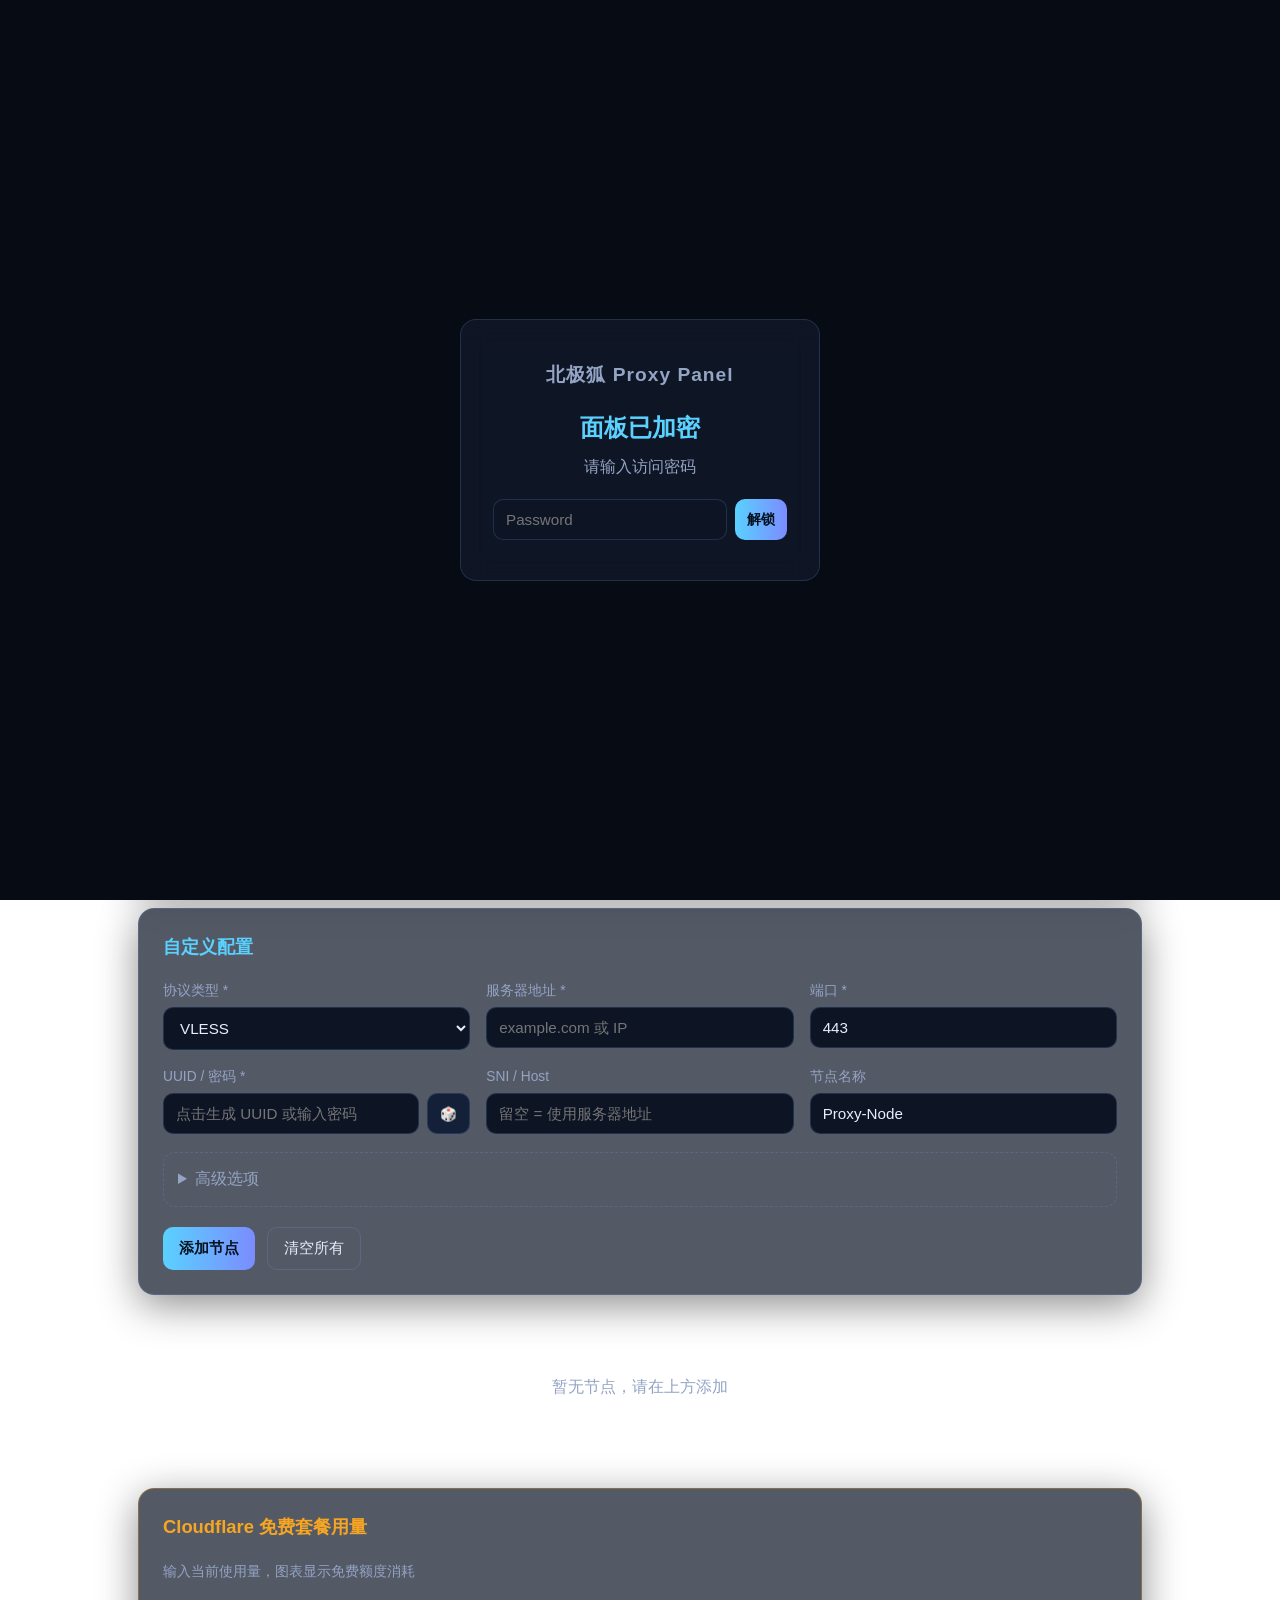
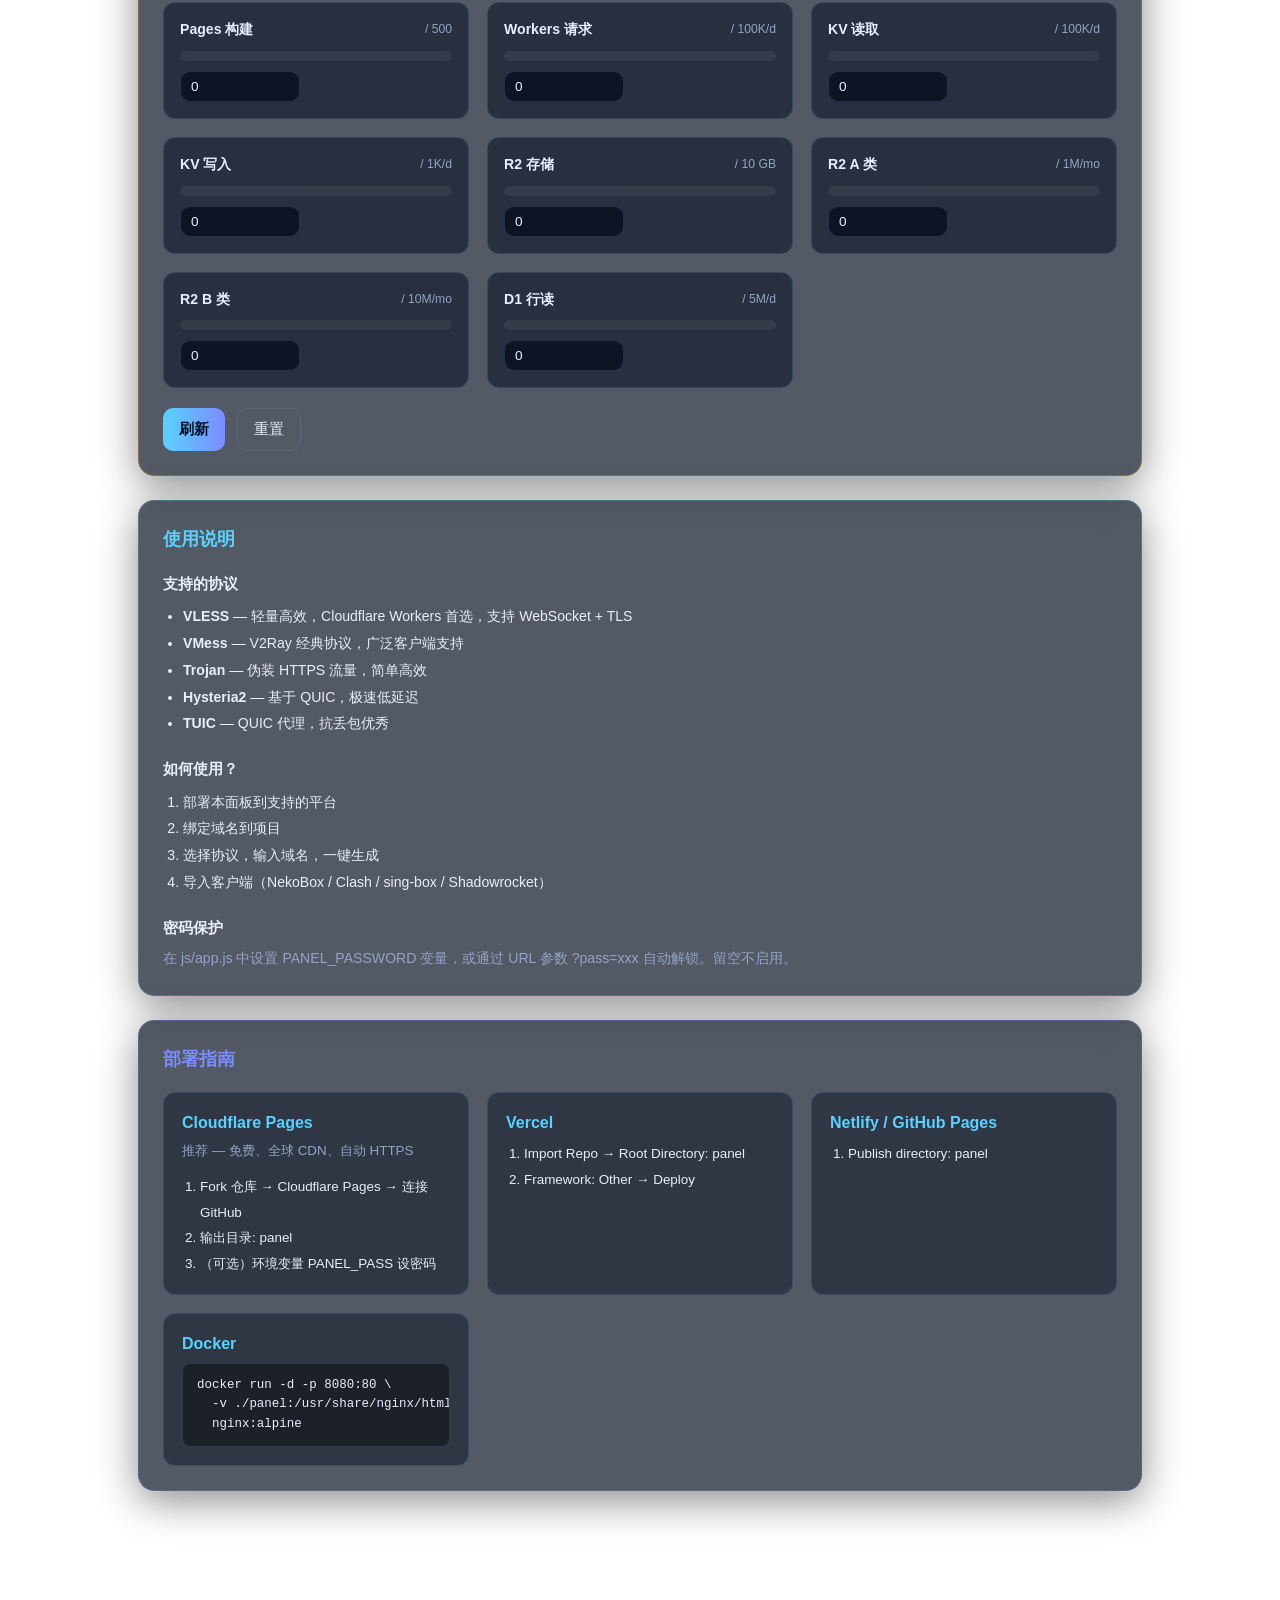
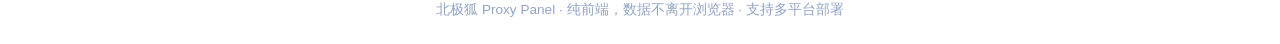
==== commit 84db0cc3: "feat: D1/KV 密码验证 + 北极狐品牌 + 修正变量说明 - 新增 functions/api/config.js 和 login.js — 服务端密码验证 - 支持三种密码存储：环境变量 " ====
--- a/panel/index.html
+++ b/panel/index.html
@@ -3,8 +3,8 @@
 <head>
   <meta charset="UTF-8" />
   <meta name="viewport" content="width=device-width, initial-scale=1.0" />
-  <title>Proxy Panel — 多协议节点生成与订阅</title>
-  <meta name="description" content="多协议代理节点可视化面板 — VLESS/VMess/Trojan/Hysteria2/TUIC 节点生成、二维码与订阅链接" />
+  <title>北极狐 Proxy Panel — 多协议节点生成与订阅</title>
+  <meta name="description" content="北极狐 Proxy Panel — VLESS/VMess/Trojan/Hysteria2/TUIC 多协议代理节点生成、二维码与订阅链接" />
   <link rel="icon" href="data:image/svg+xml,%3Csvg xmlns='http://www.w3.org/2000/svg' viewBox='0 0 100 100'%3E%3Ctext y='.9em' font-size='90'%3E%F0%9F%93%A1%3C/text%3E%3C/svg%3E" />
   <link rel="stylesheet" href="css/style.css" />
 </head>
@@ -14,6 +14,7 @@
   <!-- Password Lock Screen -->
   <div id="lockScreen" class="lock-screen" hidden>
     <div class="lock-box">
+      <p class="lock-brand">北极狐 Proxy Panel</p>
       <h2 data-i18n="lock_title">面板已加密</h2>
       <p data-i18n="lock_desc">请输入访问密码</p>
       <div class="with-btn">
@@ -30,7 +31,7 @@
       <div class="topbar">
         <button type="button" id="langToggle" class="icon-btn" title="English / 中文">EN / 中</button>
       </div>
-      <h1>Proxy Panel</h1>
+      <h1>北极狐 Proxy Panel</h1>
       <p class="tagline" data-i18n="tagline">多协议代理节点生成 · VLESS / VMess / Trojan / Hysteria2 / TUIC</p>
       <p class="hint" data-i18n="hint">绑定域名 → 一键生成代理节点 → 扫码或订阅即用</p>
     </header>
@@ -340,7 +341,7 @@
     </main>
 
     <footer class="footer">
-      <p data-i18n="footer">Proxy Panel · 纯前端，数据不离开浏览器 · 支持多平台部署</p>
+      <p data-i18n="footer">北极狐 Proxy Panel · 纯前端，数据不离开浏览器 · 支持多平台部署</p>
     </footer>
   </div>
 
--- a/panel/css/style.css
+++ b/panel/css/style.css
@@ -107,6 +107,7 @@
   width: 90%;
   backdrop-filter: blur(14px);
 }
+.lock-brand { font-size: 1.2rem; font-weight: 700; color: var(--accent); margin: 0 0 16px; letter-spacing: 1px; }
 .lock-box h2 { margin: 0 0 8px; color: var(--accent); }
 .lock-box p { color: var(--text-dim); margin: 0 0 20px; }
 .lock-box .with-btn { display: flex; gap: 8px; justify-content: center; }
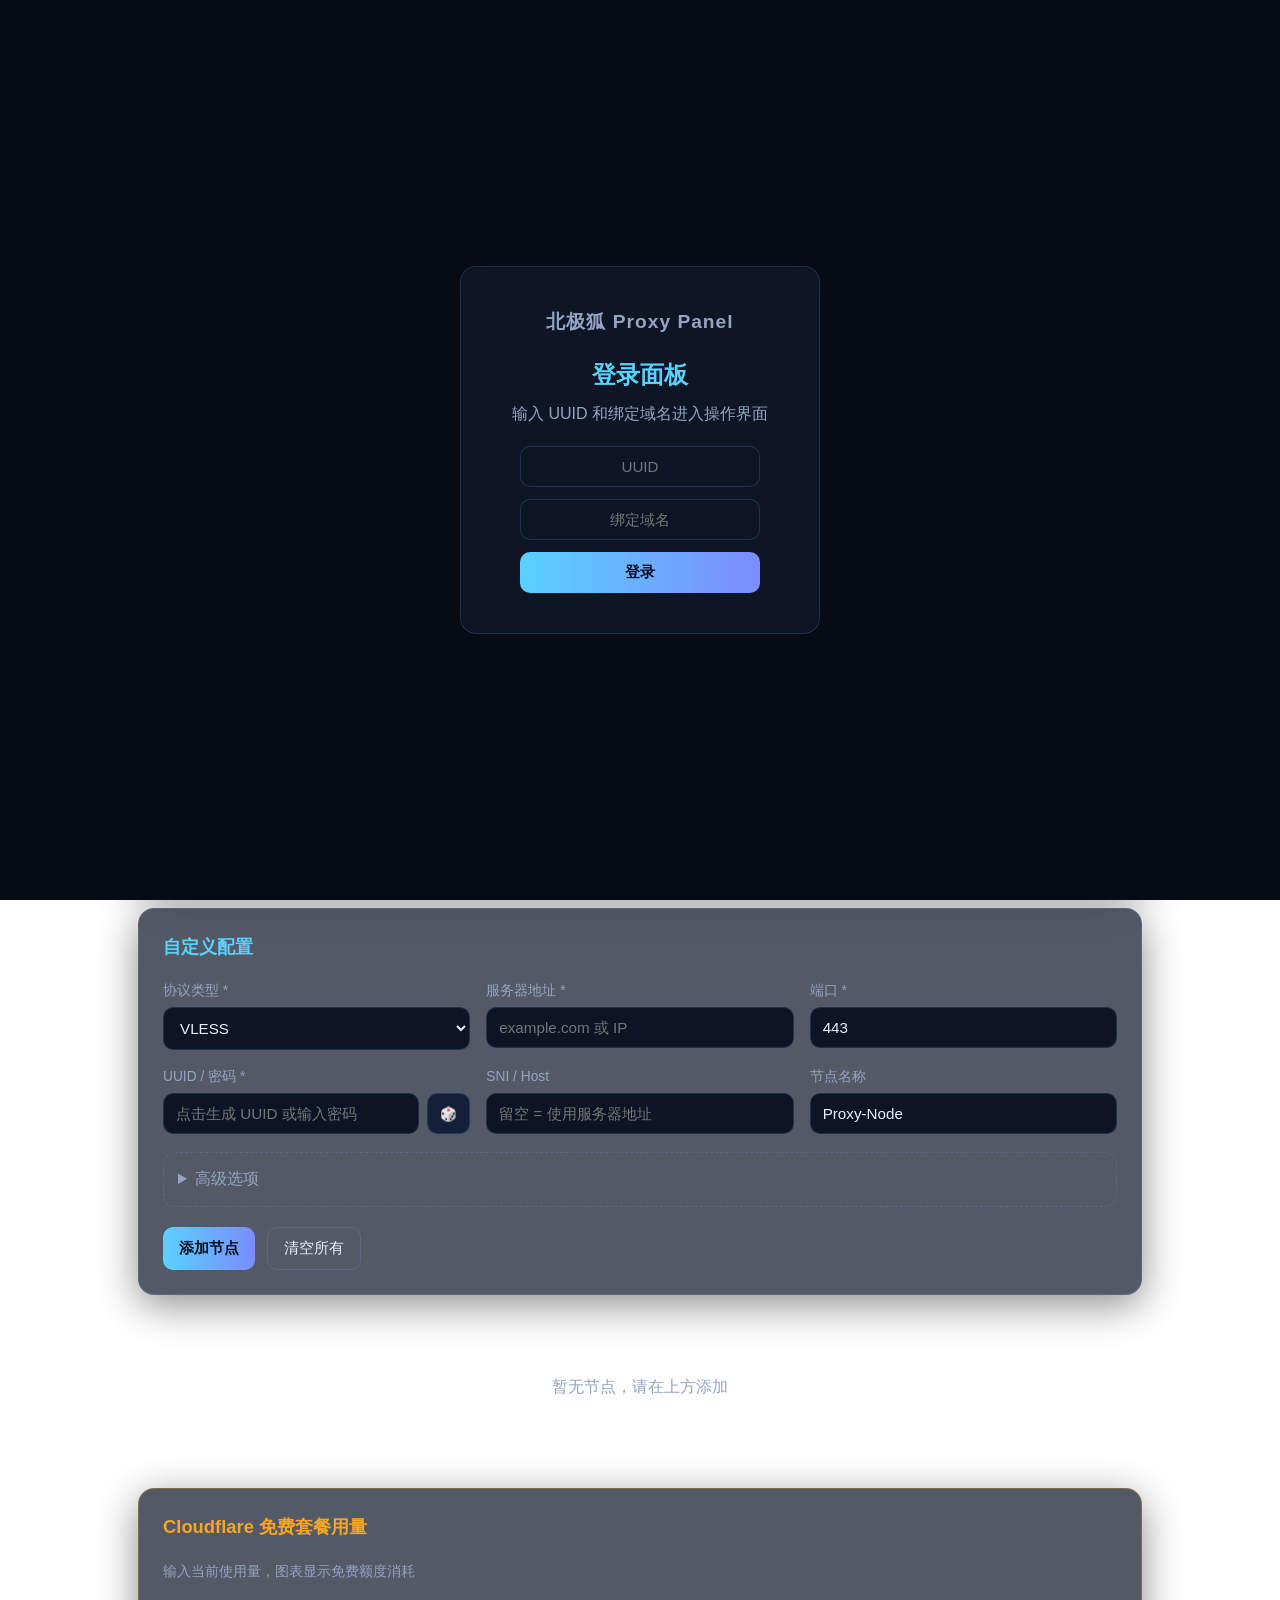
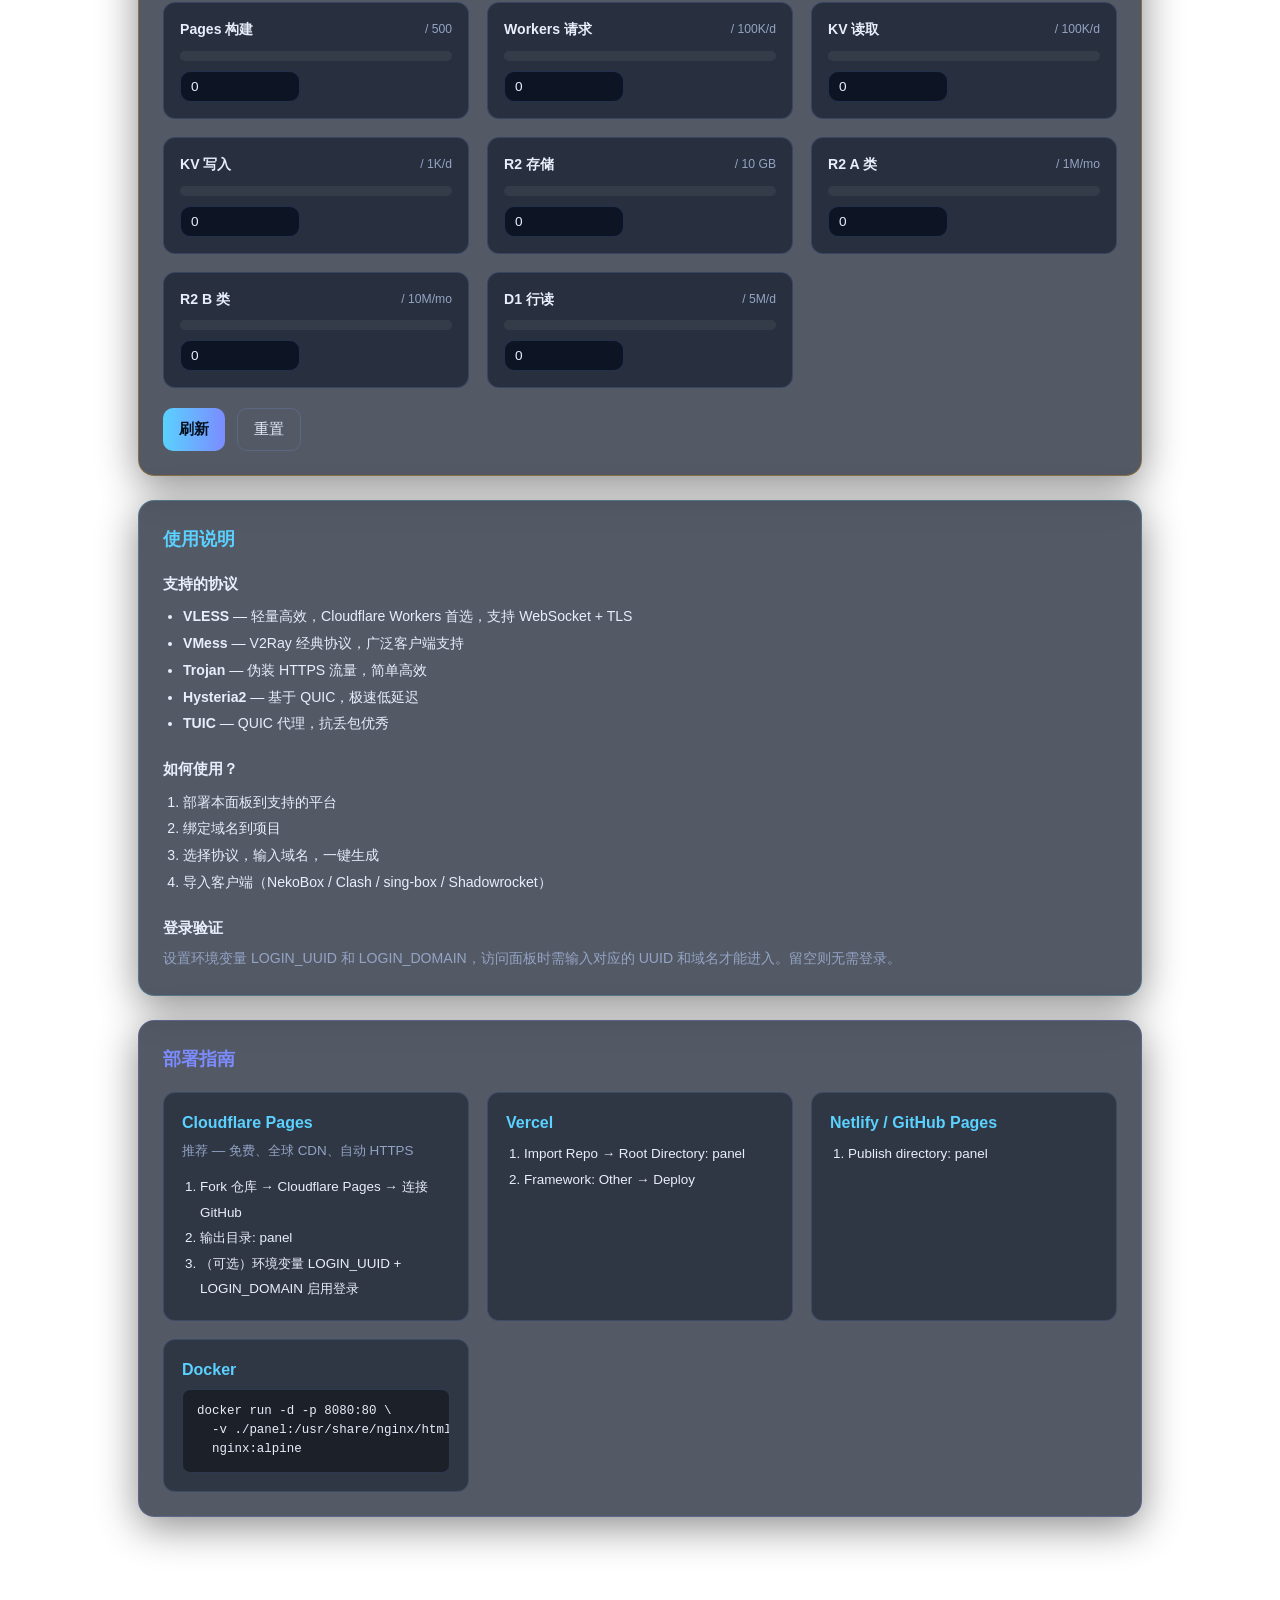
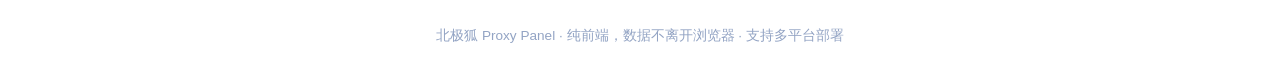
==== commit d0842613: "refactor: 去除加密，改用 UUID + 绑定域名登录 - 移除 PANEL_PASSWORD / PANEL_PASS 密码机制 - 新登录方式：设置 LOGIN_UUID + LOGIN_" ====
--- a/panel/index.html
+++ b/panel/index.html
@@ -11,17 +11,18 @@
 <body>
   <div class="aurora"></div>
 
-  <!-- Password Lock Screen -->
+  <!-- Login Screen -->
   <div id="lockScreen" class="lock-screen" hidden>
     <div class="lock-box">
       <p class="lock-brand">北极狐 Proxy Panel</p>
-      <h2 data-i18n="lock_title">面板已加密</h2>
-      <p data-i18n="lock_desc">请输入访问密码</p>
-      <div class="with-btn">
-        <input id="lockPass" type="password" placeholder="Password" autocomplete="off" />
-        <button type="button" id="lockSubmit" class="primary mini" data-i18n="lock_btn">解锁</button>
+      <h2 data-i18n="lock_title">登录面板</h2>
+      <p data-i18n="lock_desc">输入 UUID 和绑定域名进入操作界面</p>
+      <div class="lock-fields">
+        <input id="loginUuid" type="text" data-i18n-placeholder="login_ph_uuid" placeholder="UUID" autocomplete="off" />
+        <input id="loginDomain" type="text" data-i18n-placeholder="login_ph_domain" placeholder="绑定域名" autocomplete="off" />
+        <button type="button" id="lockSubmit" class="primary" data-i18n="lock_btn">登录</button>
       </div>
-      <p id="lockError" class="lock-error" hidden data-i18n="lock_error">密码错误</p>
+      <p id="lockError" class="lock-error" hidden data-i18n="lock_error">UUID 或域名不正确</p>
     </div>
   </div>
 
@@ -298,8 +299,8 @@
             </ol>
           </div>
           <div class="guide-block">
-            <h3 data-i18n="guide_password">密码保护</h3>
-            <p data-i18n="guide_password_desc">在 js/app.js 中设置 PANEL_PASSWORD 变量，或通过 URL 参数 ?pass=xxx 自动解锁。留空不启用。</p>
+            <h3 data-i18n="guide_password">登录验证</h3>
+            <p data-i18n="guide_password_desc">设置环境变量 LOGIN_UUID 和 LOGIN_DOMAIN，访问面板时需输入对应的 UUID 和域名才能进入。留空则无需登录。</p>
           </div>
         </div>
       </section>
@@ -314,7 +315,7 @@
             <ol>
               <li data-i18n="deploy_cf1">Fork 仓库 → Cloudflare Pages → 连接 GitHub</li>
               <li data-i18n="deploy_cf2">输出目录: <code>panel</code></li>
-              <li data-i18n="deploy_cf3">（可选）环境变量 PANEL_PASS 设密码</li>
+              <li data-i18n="deploy_cf3">（可选）环境变量 LOGIN_UUID + LOGIN_DOMAIN 启用登录</li>
             </ol>
           </div>
           <div class="deploy-item">
--- a/panel/css/style.css
+++ b/panel/css/style.css
@@ -110,8 +110,9 @@
 .lock-brand { font-size: 1.2rem; font-weight: 700; color: var(--accent); margin: 0 0 16px; letter-spacing: 1px; }
 .lock-box h2 { margin: 0 0 8px; color: var(--accent); }
 .lock-box p { color: var(--text-dim); margin: 0 0 20px; }
-.lock-box .with-btn { display: flex; gap: 8px; justify-content: center; }
-.lock-box input { width: 180px; }
+.lock-fields { display: flex; flex-direction: column; gap: 12px; align-items: center; }
+.lock-fields input { width: 240px; text-align: center; }
+.lock-fields button { width: 240px; }
 .lock-error { color: #ef4444; font-size: 0.85rem; margin-top: 14px; }
 
 /* Container */
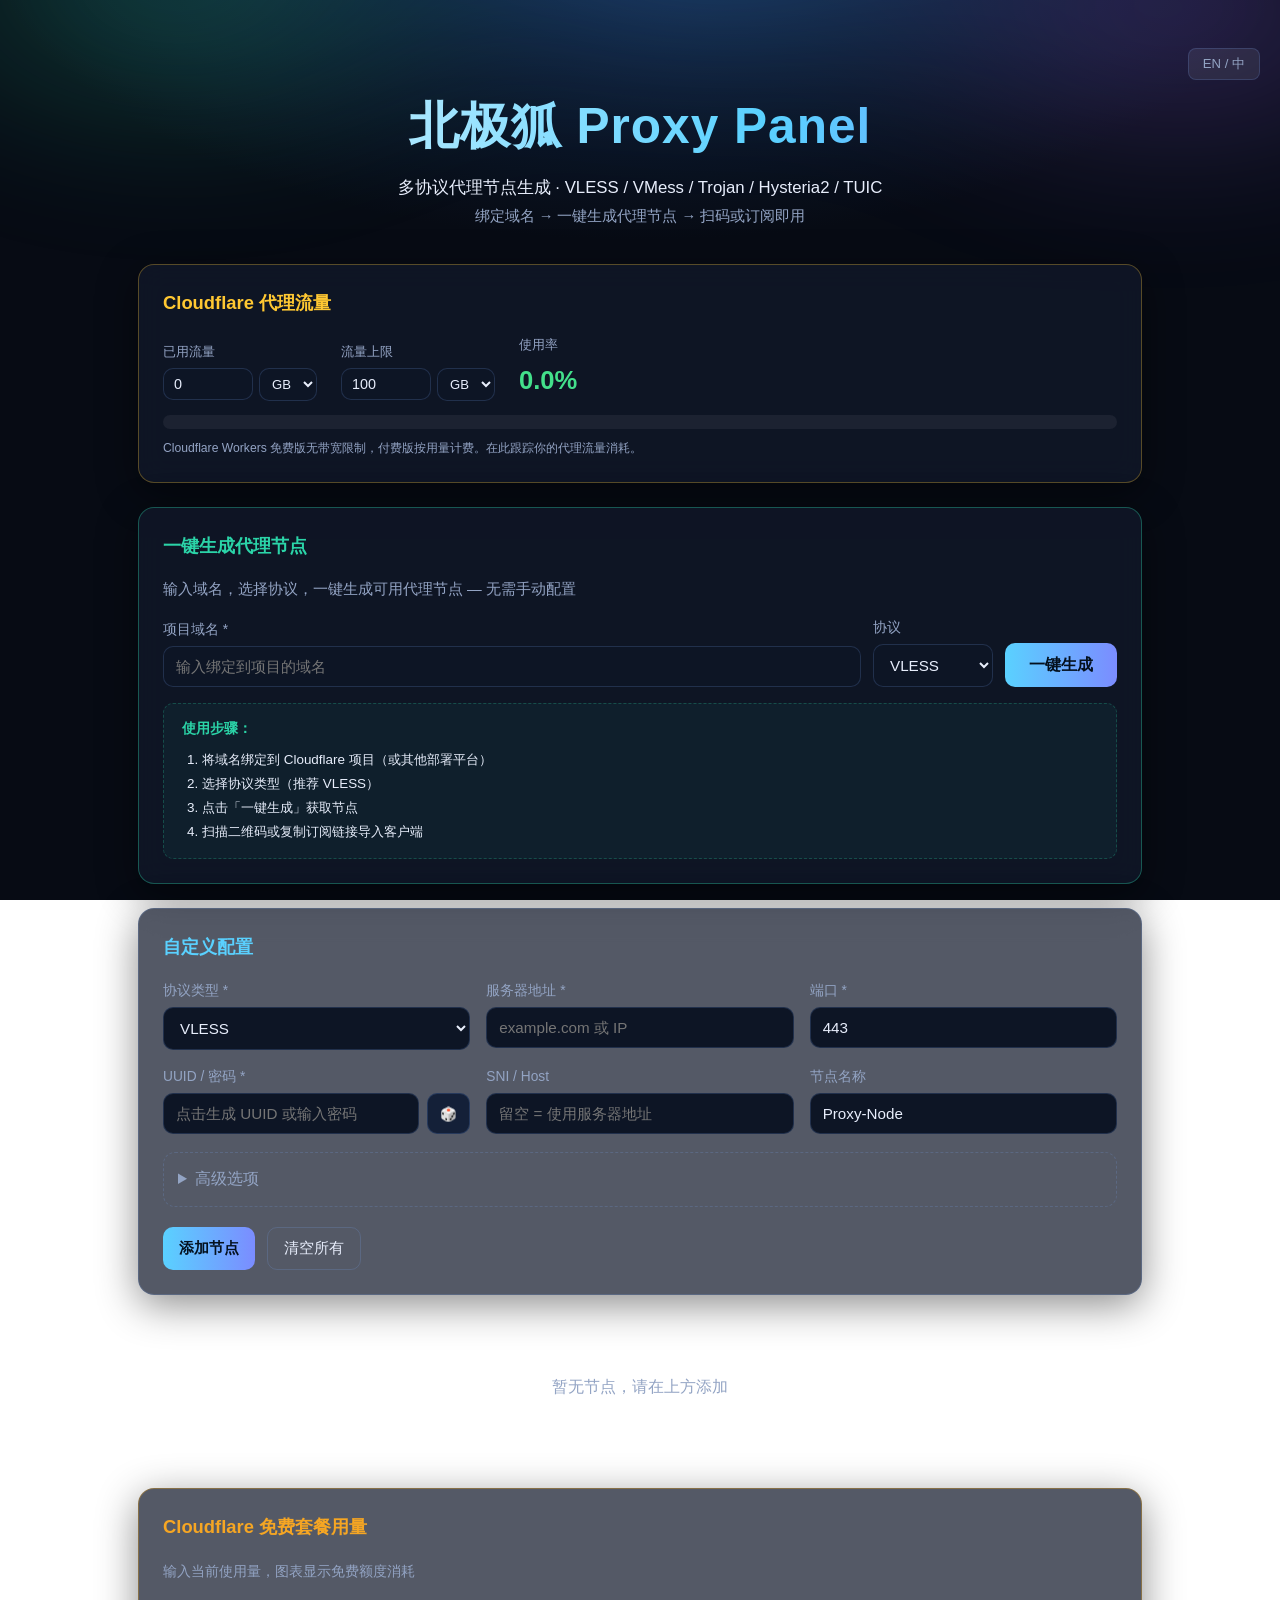
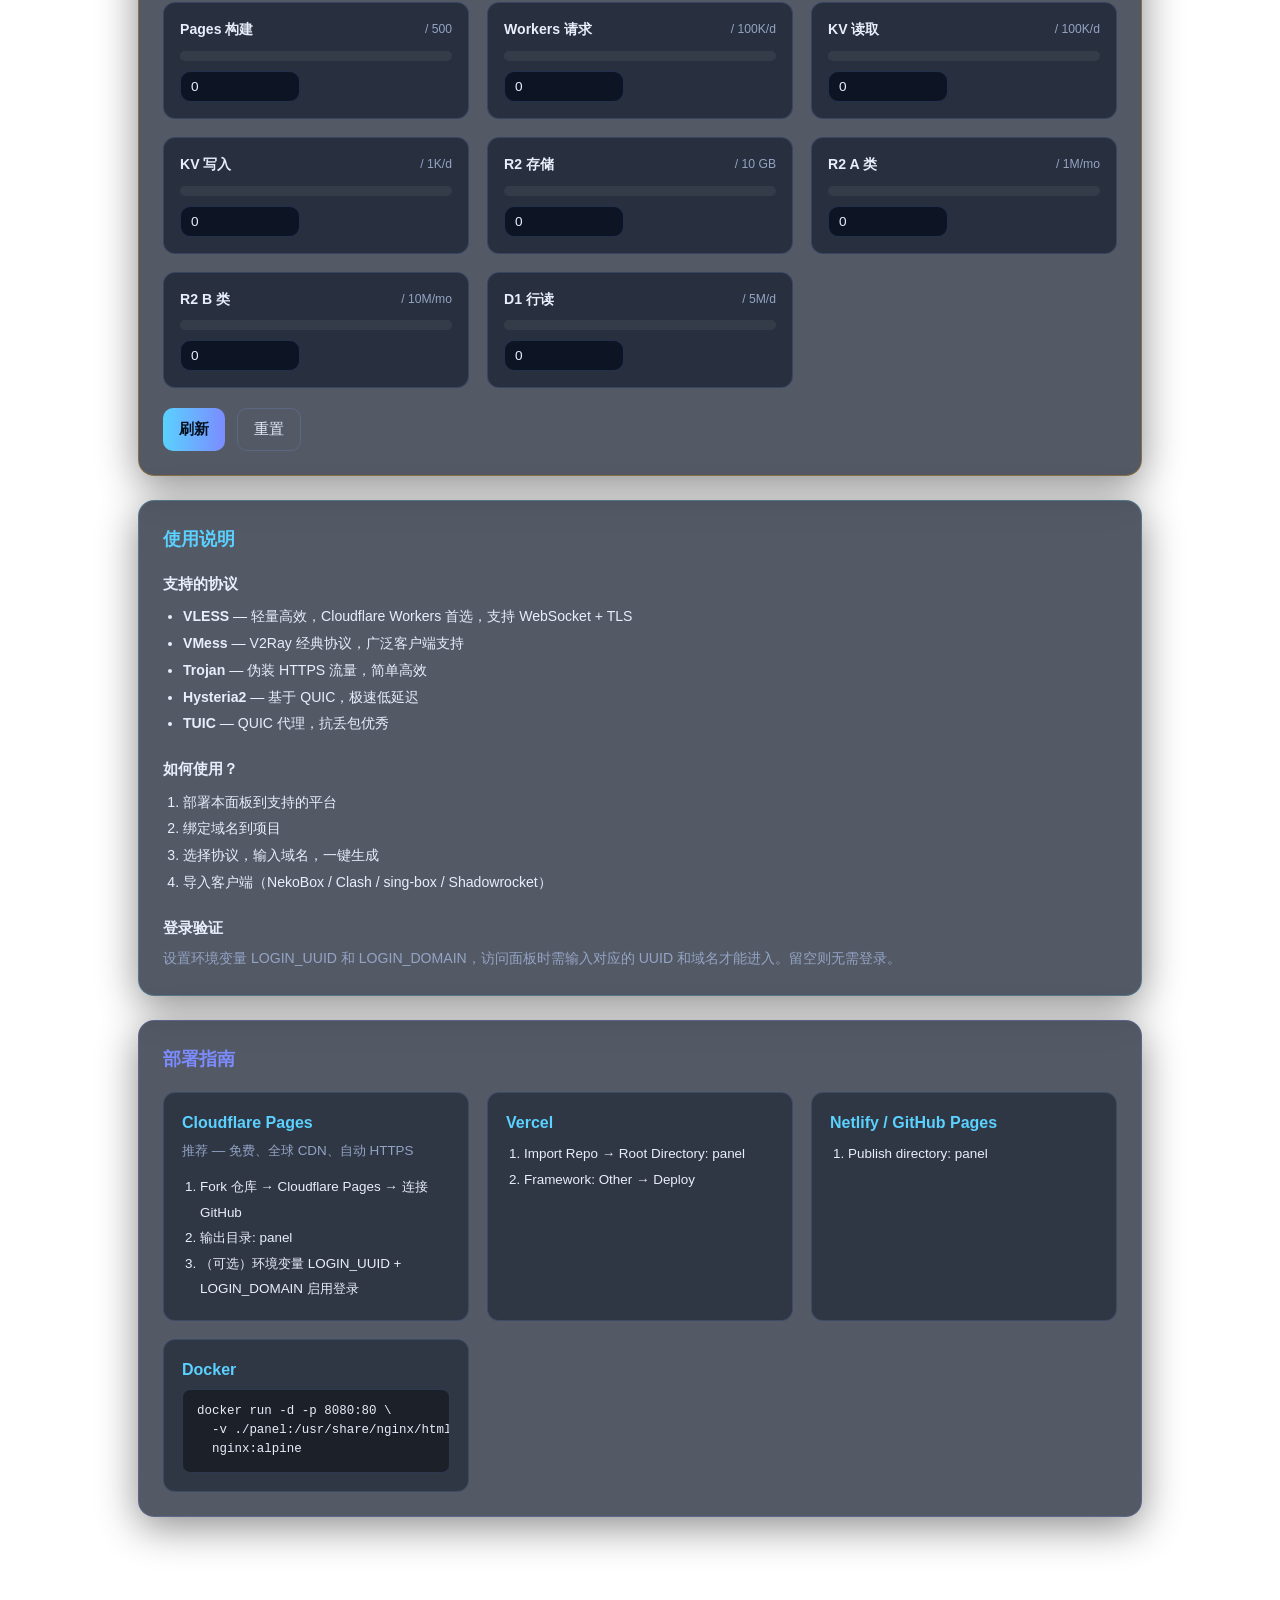
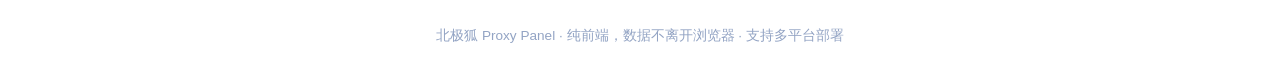
==== commit 15dc0392: "fix: 修复登录界面 CSS display 覆盖 hidden 属性的问题 lockScreen 的 CSS 设置了 display:flex，会覆盖 HTML hidden 属性。 改为使用 s" ====
--- a/panel/index.html
+++ b/panel/index.html
@@ -12,7 +12,7 @@
   <div class="aurora"></div>
 
   <!-- Login Screen -->
-  <div id="lockScreen" class="lock-screen" hidden>
+  <div id="lockScreen" class="lock-screen" style="display:none">
     <div class="lock-box">
       <p class="lock-brand">北极狐 Proxy Panel</p>
       <h2 data-i18n="lock_title">登录面板</h2>
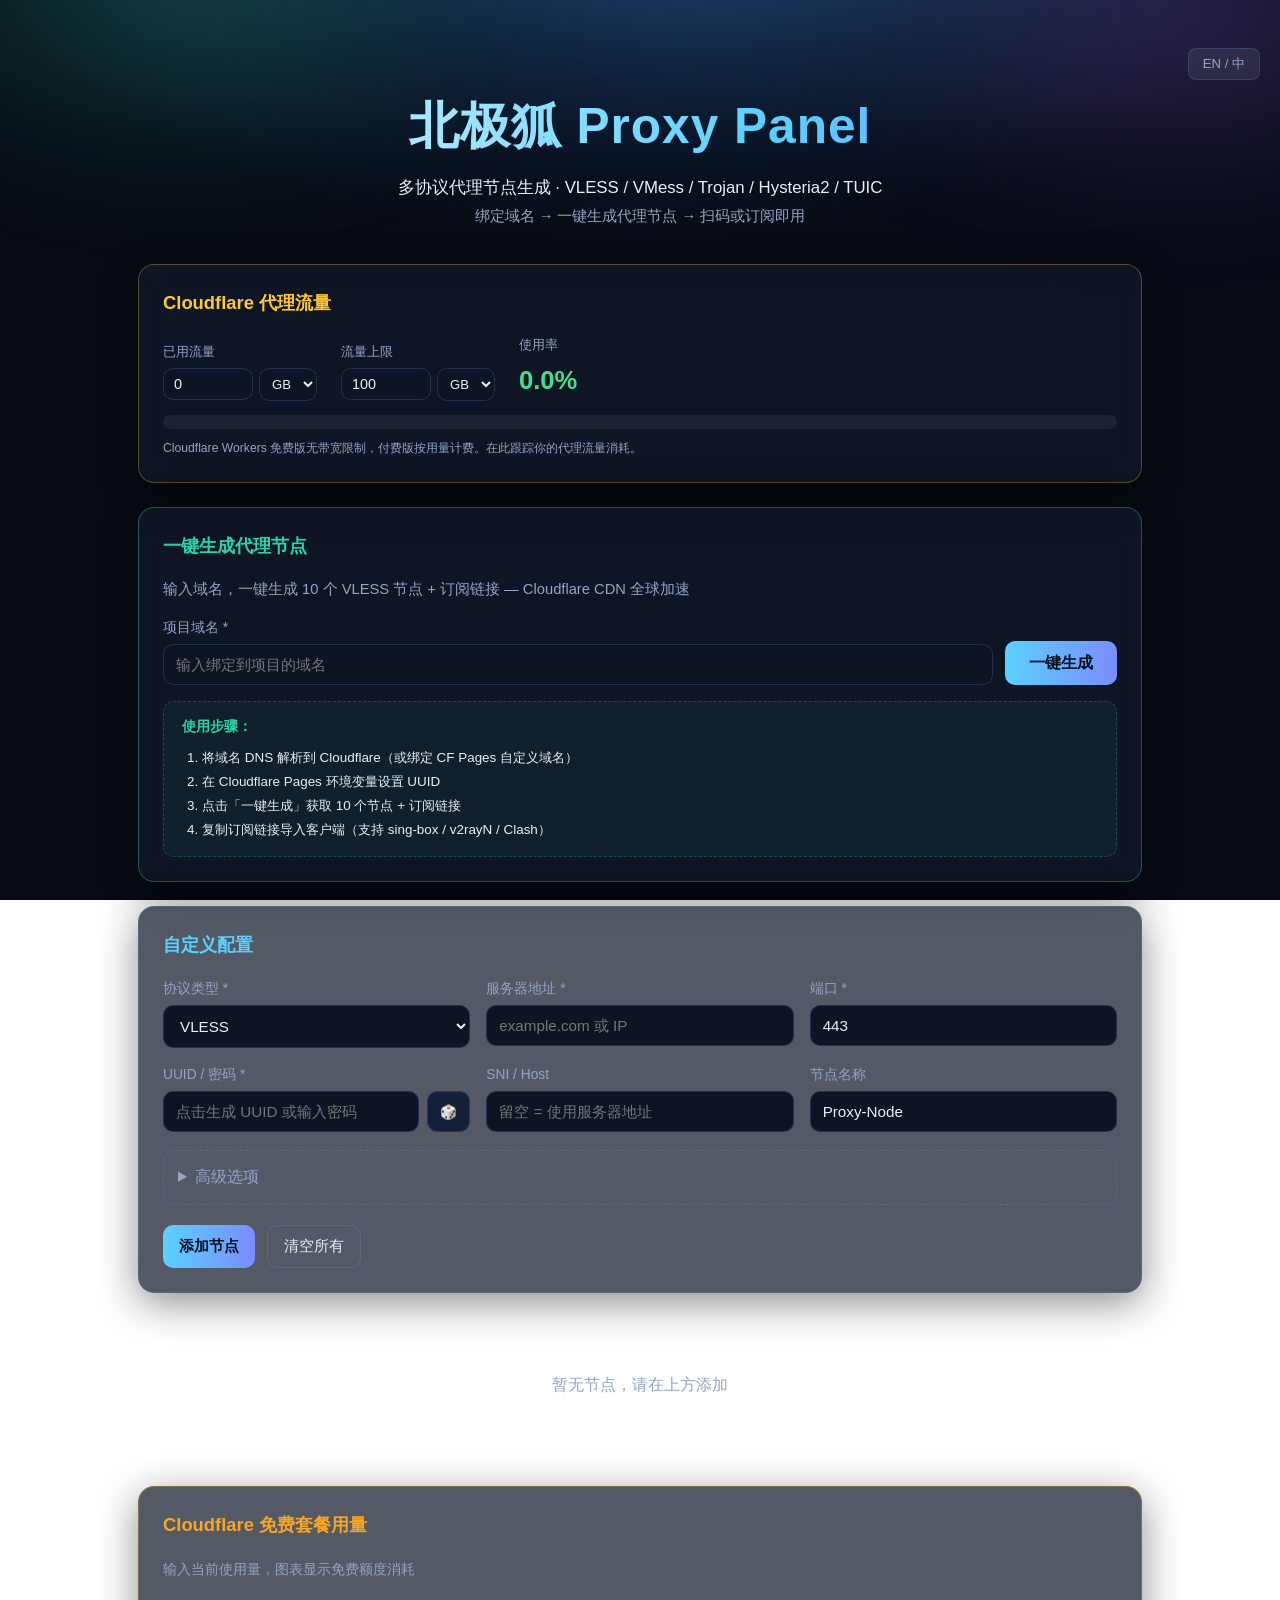
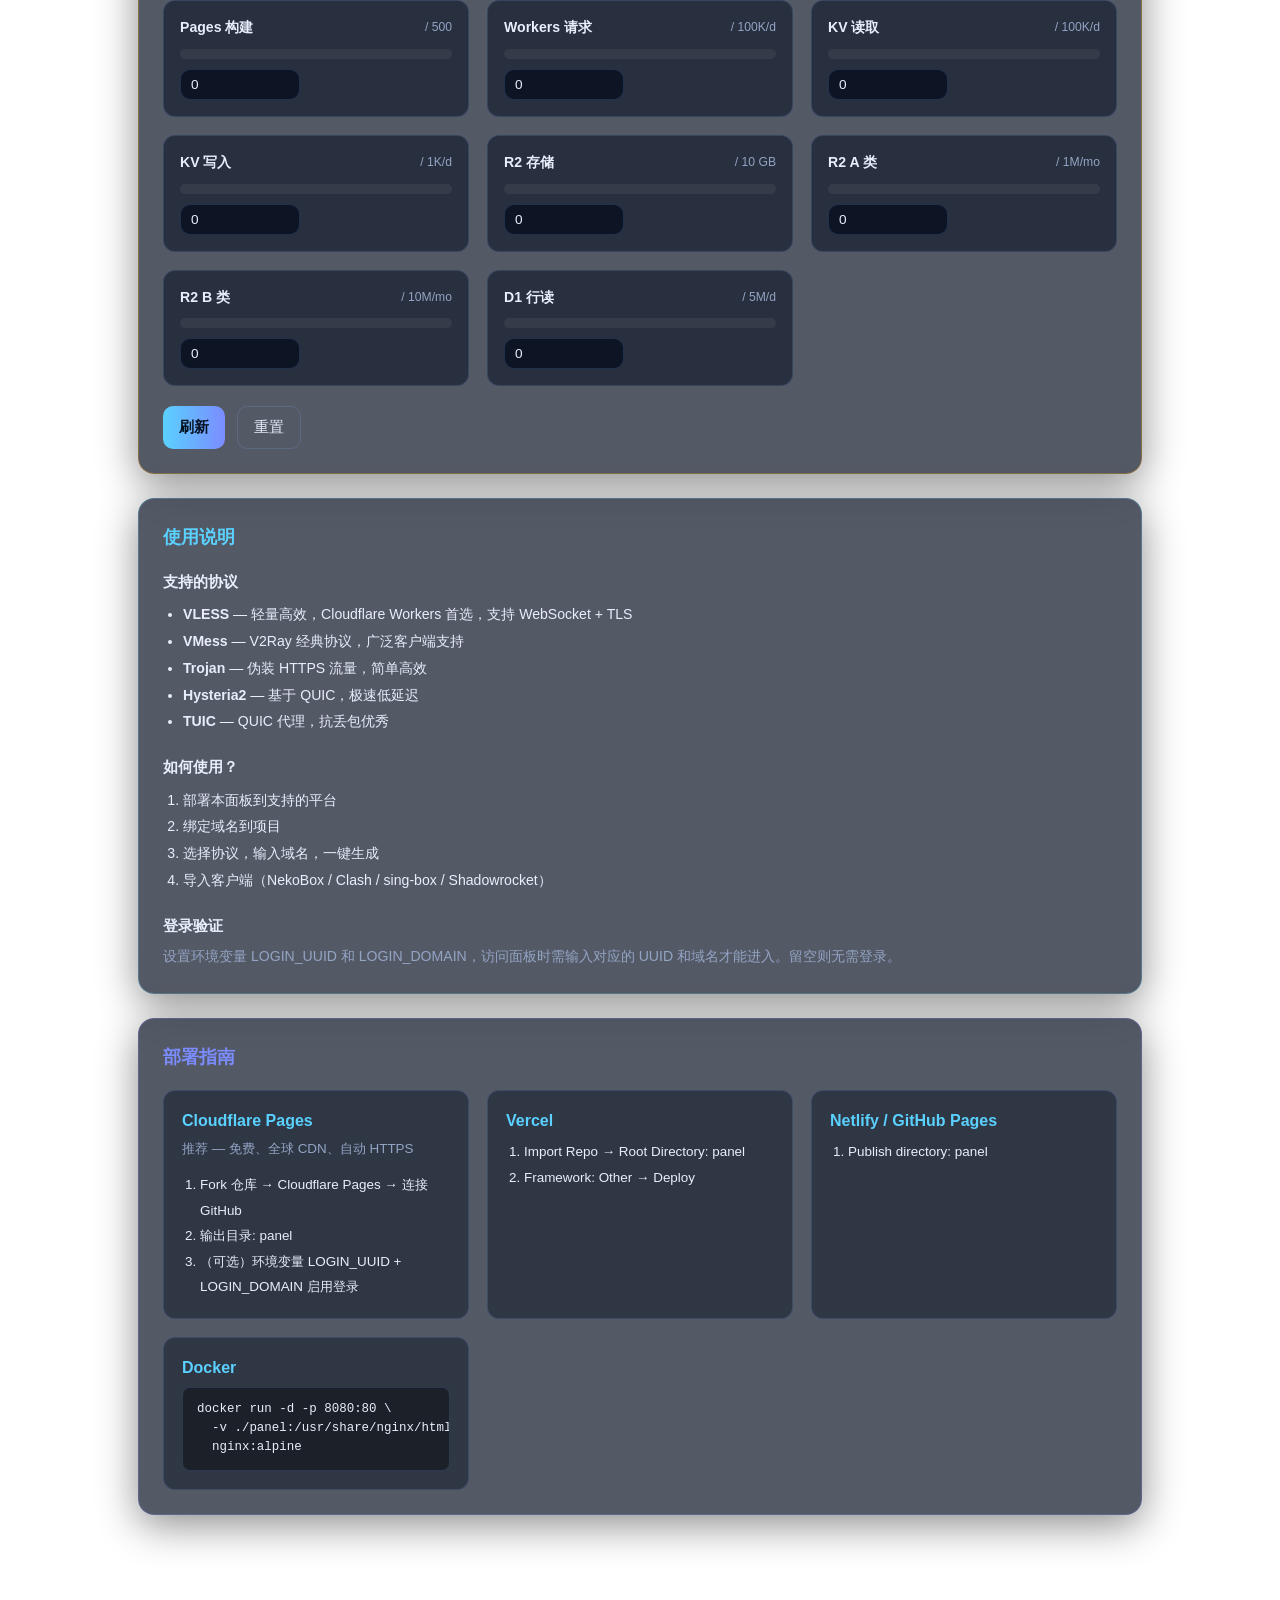
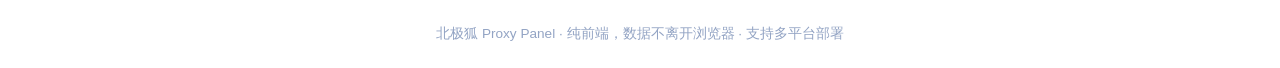
==== commit 60df41e0: "feat: 一键生成 10 个 VLESS 节点 + sing-box 订阅格式 - 一键生成改为批量生成 10 个节点（使用 CF 支持的 6 个端口轮换） - 节点生成与订阅链接合并显示，生成即出" ====
--- a/panel/index.html
+++ b/panel/index.html
@@ -78,31 +78,44 @@
       <!-- Quick Generate -->
       <section class="card quick-card">
         <h2 data-i18n="quick_title">一键生成代理节点</h2>
-        <p class="quick-desc" data-i18n="quick_desc">输入域名，选择协议，一键生成可用代理节点 — 无需手动配置</p>
+        <p class="quick-desc" data-i18n="quick_desc">输入域名，一键生成 10 个 VLESS 节点 + 订阅链接 — Cloudflare CDN 全球加速</p>
         <div class="quick-row">
           <label class="field quick-field">
             <span data-i18n="quick_domain">项目域名 *</span>
-            <input id="quickServer" type="text" data-i18n-placeholder="quick_placeholder" placeholder="输入绑定到项目的域名" autocomplete="off" />
-          </label>
-          <label class="field quick-proto-field">
-            <span data-i18n="quick_protocol">协议</span>
-            <select id="quickProto">
-              <option value="vless" selected>VLESS</option>
-              <option value="vmess">VMess</option>
-              <option value="trojan">Trojan</option>
-              <option value="hysteria2">Hysteria2</option>
-              <option value="tuic">TUIC</option>
-            </select>
+            <input id="quickServer" type="text" data-i18n-placeholder="quick_placeholder" placeholder="输入绑定到 Cloudflare 的域名" autocomplete="off" />
           </label>
           <button type="button" id="quickGen" class="primary quick-btn" data-i18n="quick_btn">一键生成</button>
         </div>
+
+        <!-- Subscription output (shown after generation) -->
+        <div id="quickSubOutput" class="quick-sub-output" hidden>
+          <h3 data-i18n="sub_title">订阅链接</h3>
+          <div class="sub-format-row">
+            <label class="sub-format-label">
+              <span>Base64</span>
+              <div class="with-btn">
+                <textarea id="quickSubBase64" rows="2" readonly></textarea>
+                <button type="button" id="copyQuickBase64" class="mini" title="Copy">📋</button>
+              </div>
+            </label>
+            <label class="sub-format-label">
+              <span>sing-box</span>
+              <div class="with-btn">
+                <textarea id="quickSubSingbox" rows="2" readonly></textarea>
+                <button type="button" id="copyQuickSingbox" class="mini" title="Copy">📋</button>
+              </div>
+            </label>
+          </div>
+          <p class="quick-uuid-info" id="quickUuidInfo"></p>
+        </div>
+
         <div class="quick-steps">
           <p class="step-title" data-i18n="steps_title">使用步骤：</p>
           <ol>
-            <li data-i18n="step1">将域名绑定到 Cloudflare 项目（或其他部署平台）</li>
-            <li data-i18n="step2">选择协议类型（推荐 VLESS）</li>
-            <li data-i18n="step3">点击「一键生成」获取节点</li>
-            <li data-i18n="step4">扫描二维码或复制订阅链接导入客户端</li>
+            <li data-i18n="step1">将域名 DNS 解析到 Cloudflare（或绑定 CF Pages 自定义域名）</li>
+            <li data-i18n="step2">在 Cloudflare Pages 环境变量设置 UUID</li>
+            <li data-i18n="step3">点击「一键生成」获取 10 个节点 + 订阅链接</li>
+            <li data-i18n="step4">复制订阅链接导入客户端（支持 sing-box / v2rayN / Clash）</li>
           </ol>
         </div>
       </section>
@@ -207,10 +220,17 @@
         <h2 data-i18n="sub_title">订阅链接</h2>
         <div class="sub-box">
           <label class="field">
-            <span data-i18n="sub_desc">Base64 订阅内容（可直接导入客户端）</span>
+            <span data-i18n="sub_desc">Base64 订阅内容（v2rayN / Clash / Shadowrocket）</span>
             <div class="with-btn">
               <textarea id="subContent" rows="3" readonly></textarea>
               <button type="button" id="copySub" class="mini" title="Copy">📋</button>
+            </div>
+          </label>
+          <label class="field">
+            <span>sing-box JSON（sing-box / NekoBox）</span>
+            <div class="with-btn">
+              <textarea id="subSingbox" rows="3" readonly></textarea>
+              <button type="button" id="copySingbox" class="mini" title="Copy">📋</button>
             </div>
           </label>
         </div>
--- a/panel/css/style.css
+++ b/panel/css/style.css
@@ -206,6 +206,13 @@
 .quick-steps li { color: var(--text); }
 .quick-proto-field { min-width: 120px; max-width: 150px; }
 .quick-hint { display: block; margin-top: 10px; color: var(--text-dim); font-size: 0.78rem; }
+.quick-sub-output { margin-top: 18px; padding: 16px; background: rgba(43, 212, 168, 0.04); border: 1px solid rgba(43, 212, 168, 0.2); border-radius: 10px; }
+.quick-sub-output h3 { color: var(--aurora1); margin: 0 0 12px; font-size: 1rem; }
+.sub-format-row { display: flex; flex-direction: column; gap: 12px; }
+.sub-format-label { width: 100%; }
+.sub-format-label span { font-size: 0.82rem; font-weight: 600; color: var(--text-dim); margin-bottom: 4px; display: block; }
+.sub-format-label textarea { width: 100%; font-size: 0.78rem; resize: vertical; }
+.quick-uuid-info { margin-top: 12px; font-size: 0.82rem; color: var(--aurora1); font-weight: 600; word-break: break-all; }
 
 /* Grid layout */
 .grid {
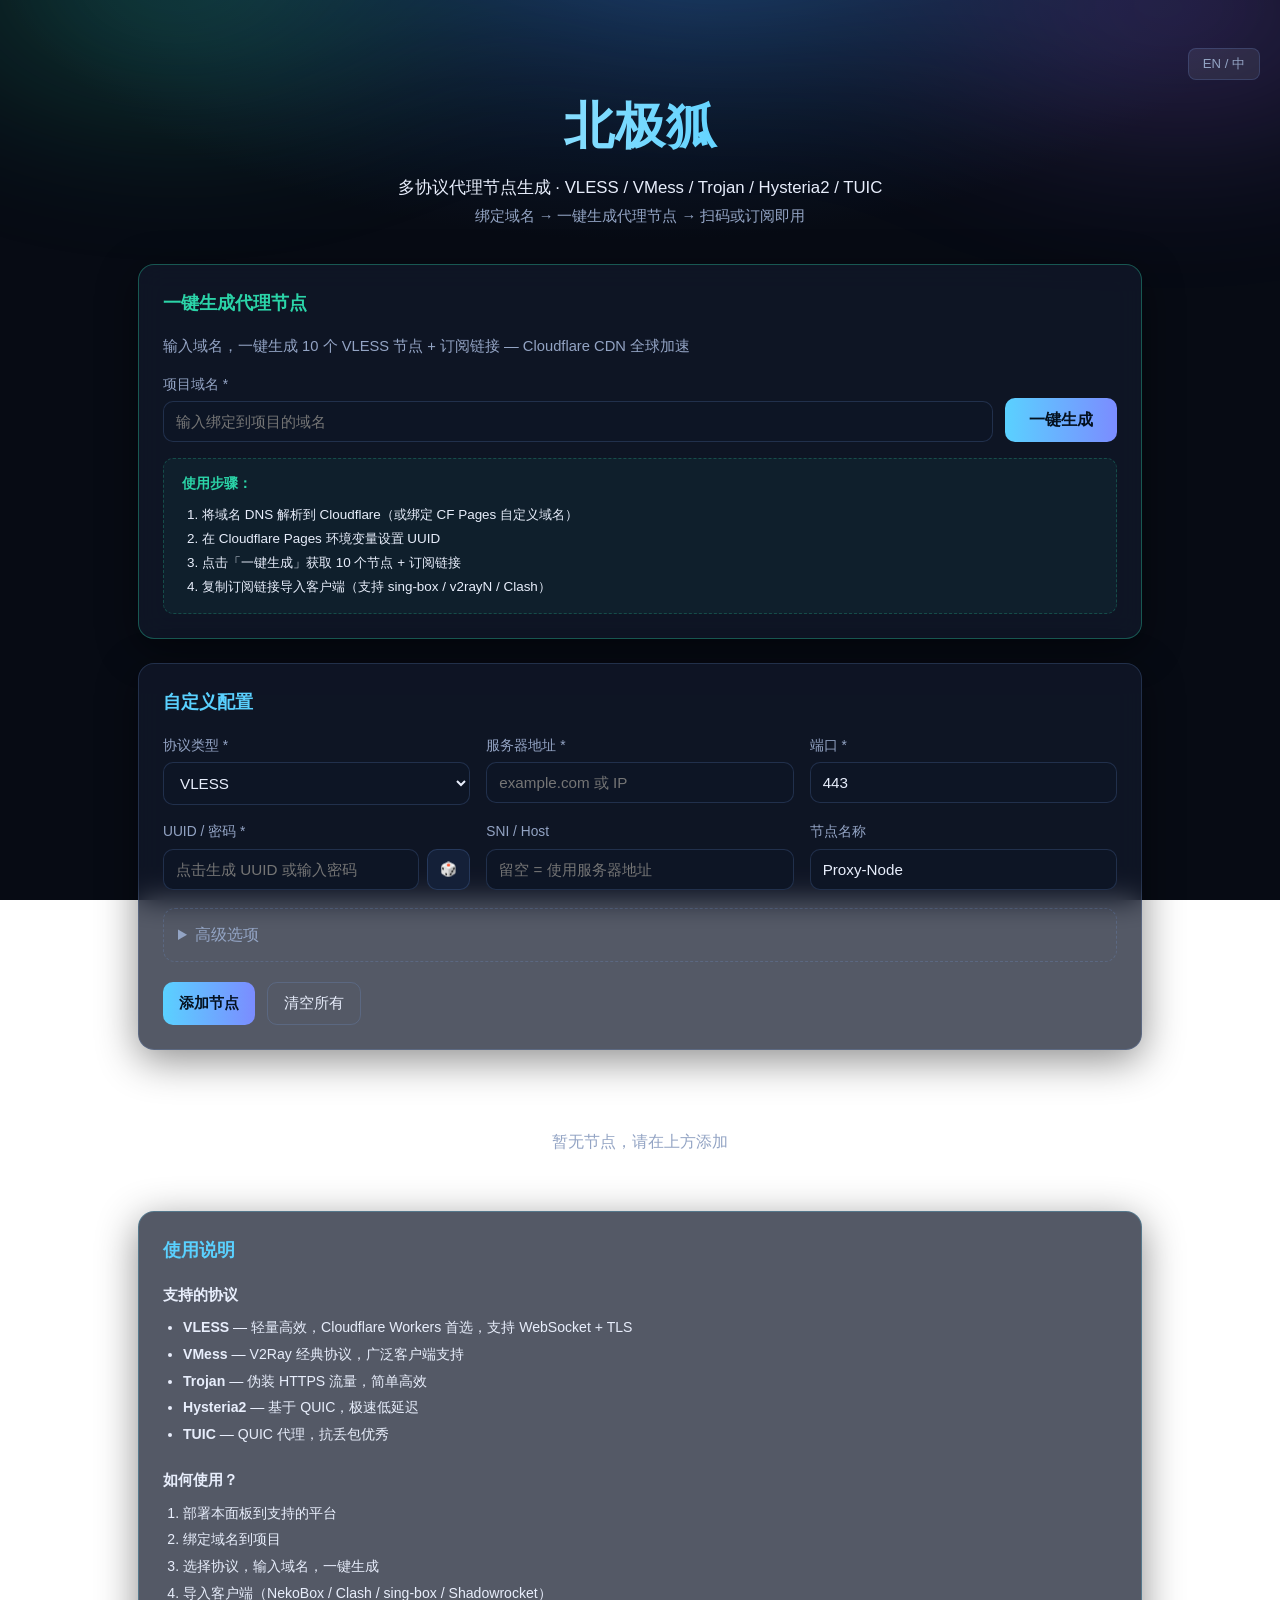
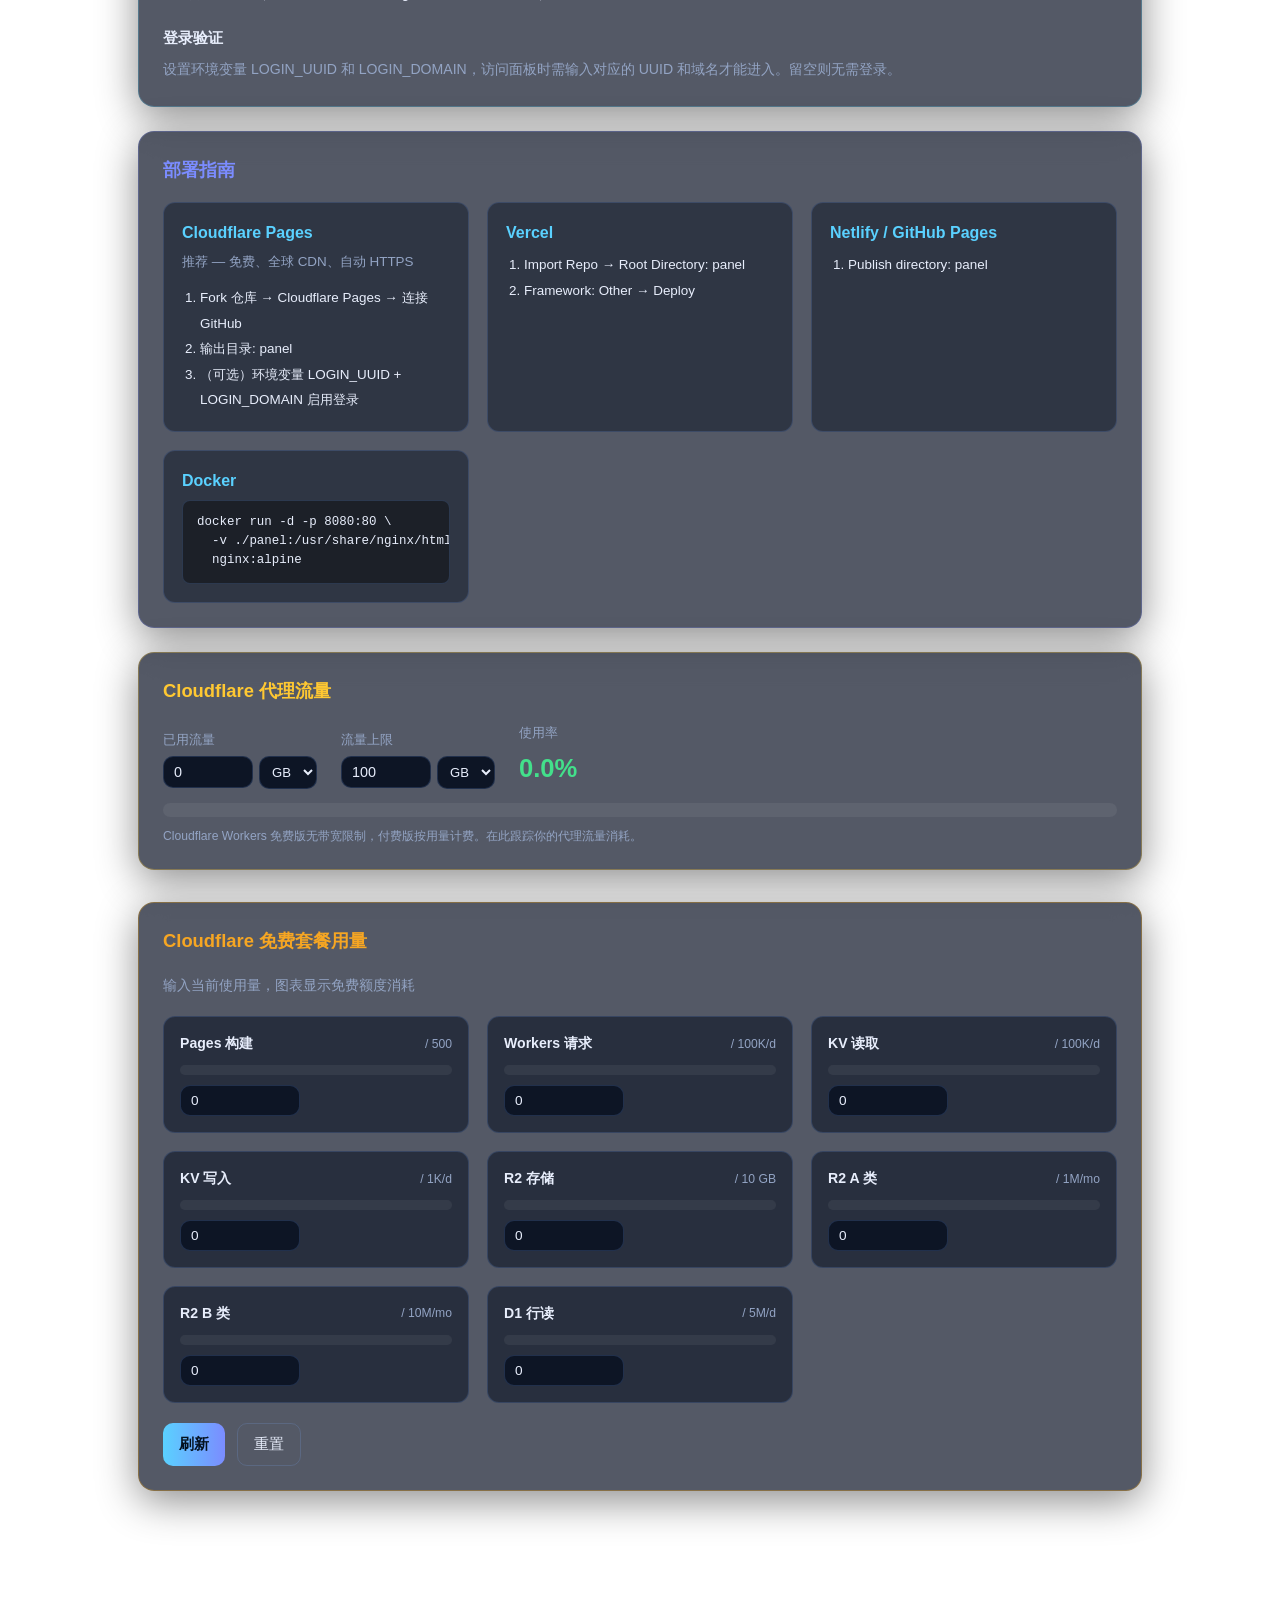
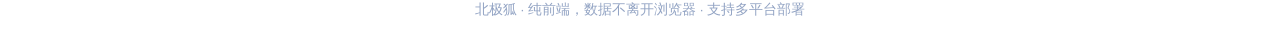
==== commit 305a1ef7: "feat: 登录面板加UUID说明 + 可用订阅版块 + CF用量移页尾 + 去掉Proxy Panel字样 - 登录面板卷首增加 UUID 一致性说明（变量UUID需与节点UUID一致） - 新增「" ====
--- a/panel/index.html
+++ b/panel/index.html
@@ -3,8 +3,8 @@
 <head>
   <meta charset="UTF-8" />
   <meta name="viewport" content="width=device-width, initial-scale=1.0" />
-  <title>北极狐 Proxy Panel — 多协议节点生成与订阅</title>
-  <meta name="description" content="北极狐 Proxy Panel — VLESS/VMess/Trojan/Hysteria2/TUIC 多协议代理节点生成、二维码与订阅链接" />
+  <title>北极狐 — 多协议节点生成与订阅</title>
+  <meta name="description" content="北极狐 — VLESS/VMess/Trojan/Hysteria2/TUIC 多协议代理节点生成、二维码与订阅链接" />
   <link rel="icon" href="data:image/svg+xml,%3Csvg xmlns='http://www.w3.org/2000/svg' viewBox='0 0 100 100'%3E%3Ctext y='.9em' font-size='90'%3E%F0%9F%93%A1%3C/text%3E%3C/svg%3E" />
   <link rel="stylesheet" href="css/style.css" />
 </head>
@@ -14,7 +14,10 @@
   <!-- Login Screen -->
   <div id="lockScreen" class="lock-screen" style="display:none">
     <div class="lock-box">
-      <p class="lock-brand">北极狐 Proxy Panel</p>
+      <p class="lock-brand">北极狐</p>
+      <div class="lock-notice">
+        <p data-i18n="lock_notice">提示：要提取可用节点必须设置变量的 UUID，并保持变量的 UUID 和节点中的 UUID 的一致性，不然只能是节点模板。UUID 可在自定义节点版块生成一个。</p>
+      </div>
       <h2 data-i18n="lock_title">登录面板</h2>
       <p data-i18n="lock_desc">输入 UUID 和绑定域名进入操作界面</p>
       <div class="lock-fields">
@@ -32,47 +35,42 @@
       <div class="topbar">
         <button type="button" id="langToggle" class="icon-btn" title="English / 中文">EN / 中</button>
       </div>
-      <h1>北极狐 Proxy Panel</h1>
+      <h1>北极狐</h1>
       <p class="tagline" data-i18n="tagline">多协议代理节点生成 · VLESS / VMess / Trojan / Hysteria2 / TUIC</p>
       <p class="hint" data-i18n="hint">绑定域名 → 一键生成代理节点 → 扫码或订阅即用</p>
     </header>
 
     <main class="container">
-      <!-- Traffic Monitor -->
-      <section class="card traffic-card">
-        <h2 data-i18n="traffic_title">Cloudflare 代理流量</h2>
-        <div class="traffic-row">
-          <div class="traffic-stat">
-            <span class="traffic-label" data-i18n="traffic_used">已用流量</span>
-            <div class="traffic-value">
-              <input type="number" id="trafficUsed" min="0" step="0.01" value="0" />
-              <select id="trafficUnit">
-                <option value="MB">MB</option>
-                <option value="GB" selected>GB</option>
-                <option value="TB">TB</option>
-              </select>
-            </div>
-          </div>
-          <div class="traffic-stat">
-            <span class="traffic-label" data-i18n="traffic_limit">流量上限</span>
-            <div class="traffic-value">
-              <input type="number" id="trafficLimit" min="0" step="1" value="100" />
-              <select id="trafficLimitUnit">
-                <option value="MB">MB</option>
-                <option value="GB" selected>GB</option>
-                <option value="TB">TB</option>
-              </select>
-            </div>
-          </div>
-          <div class="traffic-stat">
-            <span class="traffic-label" data-i18n="traffic_percent">使用率</span>
-            <span class="traffic-pct" id="trafficPct">0%</span>
-          </div>
-        </div>
-        <div class="traffic-bar-wrap">
-          <div class="traffic-bar" id="trafficBar"></div>
-        </div>
-        <small class="traffic-hint" data-i18n="traffic_hint">Cloudflare Workers 免费版无带宽限制，付费版按用量计费。在此跟踪你的代理流量消耗。</small>
+      <!-- Available Subscription (auto-generated from server UUID) -->
+      <section class="card avail-card" id="availSection" hidden>
+        <h2><span class="avail-badge" data-i18n="avail_badge">可用</span> <span data-i18n="avail_title">可用于代理的订阅链接</span></h2>
+        <p class="avail-desc" data-i18n="avail_desc">已检测到服务器 UUID 变量，以下节点和订阅链接可直接使用，兼容各种设备</p>
+        <div class="avail-node">
+          <div class="avail-qr" id="availQr"></div>
+          <div class="avail-links">
+            <label class="field">
+              <span data-i18n="avail_link">节点链接</span>
+              <div class="with-btn">
+                <input id="availNodeLink" type="text" readonly />
+                <button type="button" id="copyAvailLink" class="mini" title="Copy">📋</button>
+              </div>
+            </label>
+            <label class="field">
+              <span>Base64</span>
+              <div class="with-btn">
+                <textarea id="availBase64" rows="2" readonly></textarea>
+                <button type="button" id="copyAvailBase64" class="mini" title="Copy">📋</button>
+              </div>
+            </label>
+            <label class="field">
+              <span>sing-box JSON</span>
+              <div class="with-btn">
+                <textarea id="availSingbox" rows="2" readonly></textarea>
+                <button type="button" id="copyAvailSingbox" class="mini" title="Copy">📋</button>
+              </div>
+            </label>
+          </div>
+        </div>
       </section>
 
       <!-- Quick Generate -->
@@ -243,59 +241,6 @@
       <!-- Nodes Output -->
       <section id="nodesOutput" class="nodes-grid" aria-live="polite"></section>
 
-      <!-- Cloudflare Free Tier Usage -->
-      <section class="card cf-card">
-        <h2 data-i18n="cf_title">Cloudflare 免费套餐用量</h2>
-        <p class="cf-desc" data-i18n="cf_desc">输入当前使用量，图表显示免费额度消耗</p>
-        <div class="cf-grid" id="cfGrid">
-          <div class="cf-item">
-            <div class="cf-item-head"><span class="cf-label" data-i18n="cf_pages">Pages 构建</span><span class="cf-limit">/ 500</span></div>
-            <div class="cf-bar-wrap"><div class="cf-bar" id="cfBarPages"></div></div>
-            <div class="cf-input-row"><input type="number" id="cfPages" min="0" max="500" value="0" /></div>
-          </div>
-          <div class="cf-item">
-            <div class="cf-item-head"><span class="cf-label" data-i18n="cf_workers">Workers 请求</span><span class="cf-limit">/ 100K/d</span></div>
-            <div class="cf-bar-wrap"><div class="cf-bar" id="cfBarWorkers"></div></div>
-            <div class="cf-input-row"><input type="number" id="cfWorkers" min="0" max="100000" value="0" /></div>
-          </div>
-          <div class="cf-item">
-            <div class="cf-item-head"><span class="cf-label" data-i18n="cf_kv_read">KV 读取</span><span class="cf-limit">/ 100K/d</span></div>
-            <div class="cf-bar-wrap"><div class="cf-bar" id="cfBarKvRead"></div></div>
-            <div class="cf-input-row"><input type="number" id="cfKvRead" min="0" max="100000" value="0" /></div>
-          </div>
-          <div class="cf-item">
-            <div class="cf-item-head"><span class="cf-label" data-i18n="cf_kv_write">KV 写入</span><span class="cf-limit">/ 1K/d</span></div>
-            <div class="cf-bar-wrap"><div class="cf-bar" id="cfBarKvWrite"></div></div>
-            <div class="cf-input-row"><input type="number" id="cfKvWrite" min="0" max="1000" value="0" /></div>
-          </div>
-          <div class="cf-item">
-            <div class="cf-item-head"><span class="cf-label" data-i18n="cf_r2">R2 存储</span><span class="cf-limit">/ 10 GB</span></div>
-            <div class="cf-bar-wrap"><div class="cf-bar" id="cfBarR2"></div></div>
-            <div class="cf-input-row"><input type="number" id="cfR2" min="0" max="10" step="0.1" value="0" /></div>
-          </div>
-          <div class="cf-item">
-            <div class="cf-item-head"><span class="cf-label" data-i18n="cf_r2a">R2 A 类</span><span class="cf-limit">/ 1M/mo</span></div>
-            <div class="cf-bar-wrap"><div class="cf-bar" id="cfBarR2A"></div></div>
-            <div class="cf-input-row"><input type="number" id="cfR2A" min="0" max="1000000" value="0" /></div>
-          </div>
-          <div class="cf-item">
-            <div class="cf-item-head"><span class="cf-label" data-i18n="cf_r2b">R2 B 类</span><span class="cf-limit">/ 10M/mo</span></div>
-            <div class="cf-bar-wrap"><div class="cf-bar" id="cfBarR2B"></div></div>
-            <div class="cf-input-row"><input type="number" id="cfR2B" min="0" max="10000000" value="0" /></div>
-          </div>
-          <div class="cf-item">
-            <div class="cf-item-head"><span class="cf-label" data-i18n="cf_d1">D1 行读</span><span class="cf-limit">/ 5M/d</span></div>
-            <div class="cf-bar-wrap"><div class="cf-bar" id="cfBarD1"></div></div>
-            <div class="cf-input-row"><input type="number" id="cfD1" min="0" max="5000000" value="0" /></div>
-          </div>
-        </div>
-        <div class="cf-actions">
-          <button type="button" id="cfUpdate" class="primary" data-i18n="cf_refresh">刷新</button>
-          <button type="button" id="cfReset" class="ghost" data-i18n="cf_reset">重置</button>
-        </div>
-      </section>
-
-      <!-- Usage Guide -->
       <section class="card guide-card">
         <h2 data-i18n="guide_title">使用说明</h2>
         <div class="guide-content">
@@ -359,10 +304,99 @@
           </div>
         </div>
       </section>
+
+      <!-- Cloudflare Traffic (moved to footer area) -->
+      <section class="card traffic-card">
+        <h2 data-i18n="traffic_title">Cloudflare 代理流量</h2>
+        <div class="traffic-row">
+          <div class="traffic-stat">
+            <span class="traffic-label" data-i18n="traffic_used">已用流量</span>
+            <div class="traffic-value">
+              <input type="number" id="trafficUsed" min="0" step="0.01" value="0" />
+              <select id="trafficUnit">
+                <option value="MB">MB</option>
+                <option value="GB" selected>GB</option>
+                <option value="TB">TB</option>
+              </select>
+            </div>
+          </div>
+          <div class="traffic-stat">
+            <span class="traffic-label" data-i18n="traffic_limit">流量上限</span>
+            <div class="traffic-value">
+              <input type="number" id="trafficLimit" min="0" step="1" value="100" />
+              <select id="trafficLimitUnit">
+                <option value="MB">MB</option>
+                <option value="GB" selected>GB</option>
+                <option value="TB">TB</option>
+              </select>
+            </div>
+          </div>
+          <div class="traffic-stat">
+            <span class="traffic-label" data-i18n="traffic_percent">使用率</span>
+            <span class="traffic-pct" id="trafficPct">0%</span>
+          </div>
+        </div>
+        <div class="traffic-bar-wrap">
+          <div class="traffic-bar" id="trafficBar"></div>
+        </div>
+        <small class="traffic-hint" data-i18n="traffic_hint">Cloudflare Workers 免费版无带宽限制，付费版按用量计费。在此跟踪你的代理流量消耗。</small>
+      </section>
+
+      <!-- Cloudflare Free Tier Usage -->
+      <section class="card cf-card">
+        <h2 data-i18n="cf_title">Cloudflare 免费套餐用量</h2>
+        <p class="cf-desc" data-i18n="cf_desc">输入当前使用量，图表显示免费额度消耗</p>
+        <div class="cf-grid" id="cfGrid">
+          <div class="cf-item">
+            <div class="cf-item-head"><span class="cf-label" data-i18n="cf_pages">Pages 构建</span><span class="cf-limit">/ 500</span></div>
+            <div class="cf-bar-wrap"><div class="cf-bar" id="cfBarPages"></div></div>
+            <div class="cf-input-row"><input type="number" id="cfPages" min="0" max="500" value="0" /></div>
+          </div>
+          <div class="cf-item">
+            <div class="cf-item-head"><span class="cf-label" data-i18n="cf_workers">Workers 请求</span><span class="cf-limit">/ 100K/d</span></div>
+            <div class="cf-bar-wrap"><div class="cf-bar" id="cfBarWorkers"></div></div>
+            <div class="cf-input-row"><input type="number" id="cfWorkers" min="0" max="100000" value="0" /></div>
+          </div>
+          <div class="cf-item">
+            <div class="cf-item-head"><span class="cf-label" data-i18n="cf_kv_read">KV 读取</span><span class="cf-limit">/ 100K/d</span></div>
+            <div class="cf-bar-wrap"><div class="cf-bar" id="cfBarKvRead"></div></div>
+            <div class="cf-input-row"><input type="number" id="cfKvRead" min="0" max="100000" value="0" /></div>
+          </div>
+          <div class="cf-item">
+            <div class="cf-item-head"><span class="cf-label" data-i18n="cf_kv_write">KV 写入</span><span class="cf-limit">/ 1K/d</span></div>
+            <div class="cf-bar-wrap"><div class="cf-bar" id="cfBarKvWrite"></div></div>
+            <div class="cf-input-row"><input type="number" id="cfKvWrite" min="0" max="1000" value="0" /></div>
+          </div>
+          <div class="cf-item">
+            <div class="cf-item-head"><span class="cf-label" data-i18n="cf_r2">R2 存储</span><span class="cf-limit">/ 10 GB</span></div>
+            <div class="cf-bar-wrap"><div class="cf-bar" id="cfBarR2"></div></div>
+            <div class="cf-input-row"><input type="number" id="cfR2" min="0" max="10" step="0.1" value="0" /></div>
+          </div>
+          <div class="cf-item">
+            <div class="cf-item-head"><span class="cf-label" data-i18n="cf_r2a">R2 A 类</span><span class="cf-limit">/ 1M/mo</span></div>
+            <div class="cf-bar-wrap"><div class="cf-bar" id="cfBarR2A"></div></div>
+            <div class="cf-input-row"><input type="number" id="cfR2A" min="0" max="1000000" value="0" /></div>
+          </div>
+          <div class="cf-item">
+            <div class="cf-item-head"><span class="cf-label" data-i18n="cf_r2b">R2 B 类</span><span class="cf-limit">/ 10M/mo</span></div>
+            <div class="cf-bar-wrap"><div class="cf-bar" id="cfBarR2B"></div></div>
+            <div class="cf-input-row"><input type="number" id="cfR2B" min="0" max="10000000" value="0" /></div>
+          </div>
+          <div class="cf-item">
+            <div class="cf-item-head"><span class="cf-label" data-i18n="cf_d1">D1 行读</span><span class="cf-limit">/ 5M/d</span></div>
+            <div class="cf-bar-wrap"><div class="cf-bar" id="cfBarD1"></div></div>
+            <div class="cf-input-row"><input type="number" id="cfD1" min="0" max="5000000" value="0" /></div>
+          </div>
+        </div>
+        <div class="cf-actions">
+          <button type="button" id="cfUpdate" class="primary" data-i18n="cf_refresh">刷新</button>
+          <button type="button" id="cfReset" class="ghost" data-i18n="cf_reset">重置</button>
+        </div>
+      </section>
     </main>
 
     <footer class="footer">
-      <p data-i18n="footer">北极狐 Proxy Panel · 纯前端，数据不离开浏览器 · 支持多平台部署</p>
+      <p data-i18n="footer">北极狐 · 纯前端，数据不离开浏览器 · 支持多平台部署</p>
     </footer>
   </div>
 
--- a/panel/css/style.css
+++ b/panel/css/style.css
@@ -103,11 +103,13 @@
   border: 1px solid var(--border);
   border-radius: var(--radius);
   padding: 40px 32px;
-  max-width: 360px;
-  width: 90%;
+  max-width: 420px;
+  width: 92%;
   backdrop-filter: blur(14px);
 }
-.lock-brand { font-size: 1.2rem; font-weight: 700; color: var(--accent); margin: 0 0 16px; letter-spacing: 1px; }
+.lock-brand { font-size: 1.4rem; font-weight: 700; color: var(--accent); margin: 0 0 16px; letter-spacing: 1px; }
+.lock-notice { background: rgba(43, 212, 168, 0.06); border: 1px solid rgba(43, 212, 168, 0.25); border-radius: 10px; padding: 12px 14px; margin-bottom: 18px; text-align: left; }
+.lock-notice p { color: var(--text-dim); font-size: 0.8rem; line-height: 1.6; margin: 0; }
 .lock-box h2 { margin: 0 0 8px; color: var(--accent); }
 .lock-box p { color: var(--text-dim); margin: 0 0 20px; }
 .lock-fields { display: flex; flex-direction: column; gap: 12px; align-items: center; }
@@ -213,6 +215,15 @@
 .sub-format-label span { font-size: 0.82rem; font-weight: 600; color: var(--text-dim); margin-bottom: 4px; display: block; }
 .sub-format-label textarea { width: 100%; font-size: 0.78rem; resize: vertical; }
 .quick-uuid-info { margin-top: 12px; font-size: 0.82rem; color: var(--aurora1); font-weight: 600; word-break: break-all; }
+
+/* Available subscription card */
+.avail-card { border-color: rgba(67, 224, 139, 0.4); }
+.avail-card h2 { display: flex; align-items: center; gap: 10px; }
+.avail-badge { display: inline-block; background: linear-gradient(90deg, #43e08b, #2bd4a8); color: #04111f; font-weight: 700; font-size: 0.72rem; padding: 3px 10px; border-radius: 6px; letter-spacing: 1px; }
+.avail-desc { color: var(--text-dim); font-size: 0.88rem; margin: 0 0 16px; }
+.avail-node { display: flex; flex-wrap: wrap; gap: 20px; align-items: flex-start; }
+.avail-qr { background: #fff; border-radius: 12px; padding: 12px; flex-shrink: 0; }
+.avail-links { flex: 1; min-width: 240px; display: flex; flex-direction: column; gap: 12px; }
 
 /* Grid layout */
 .grid {
